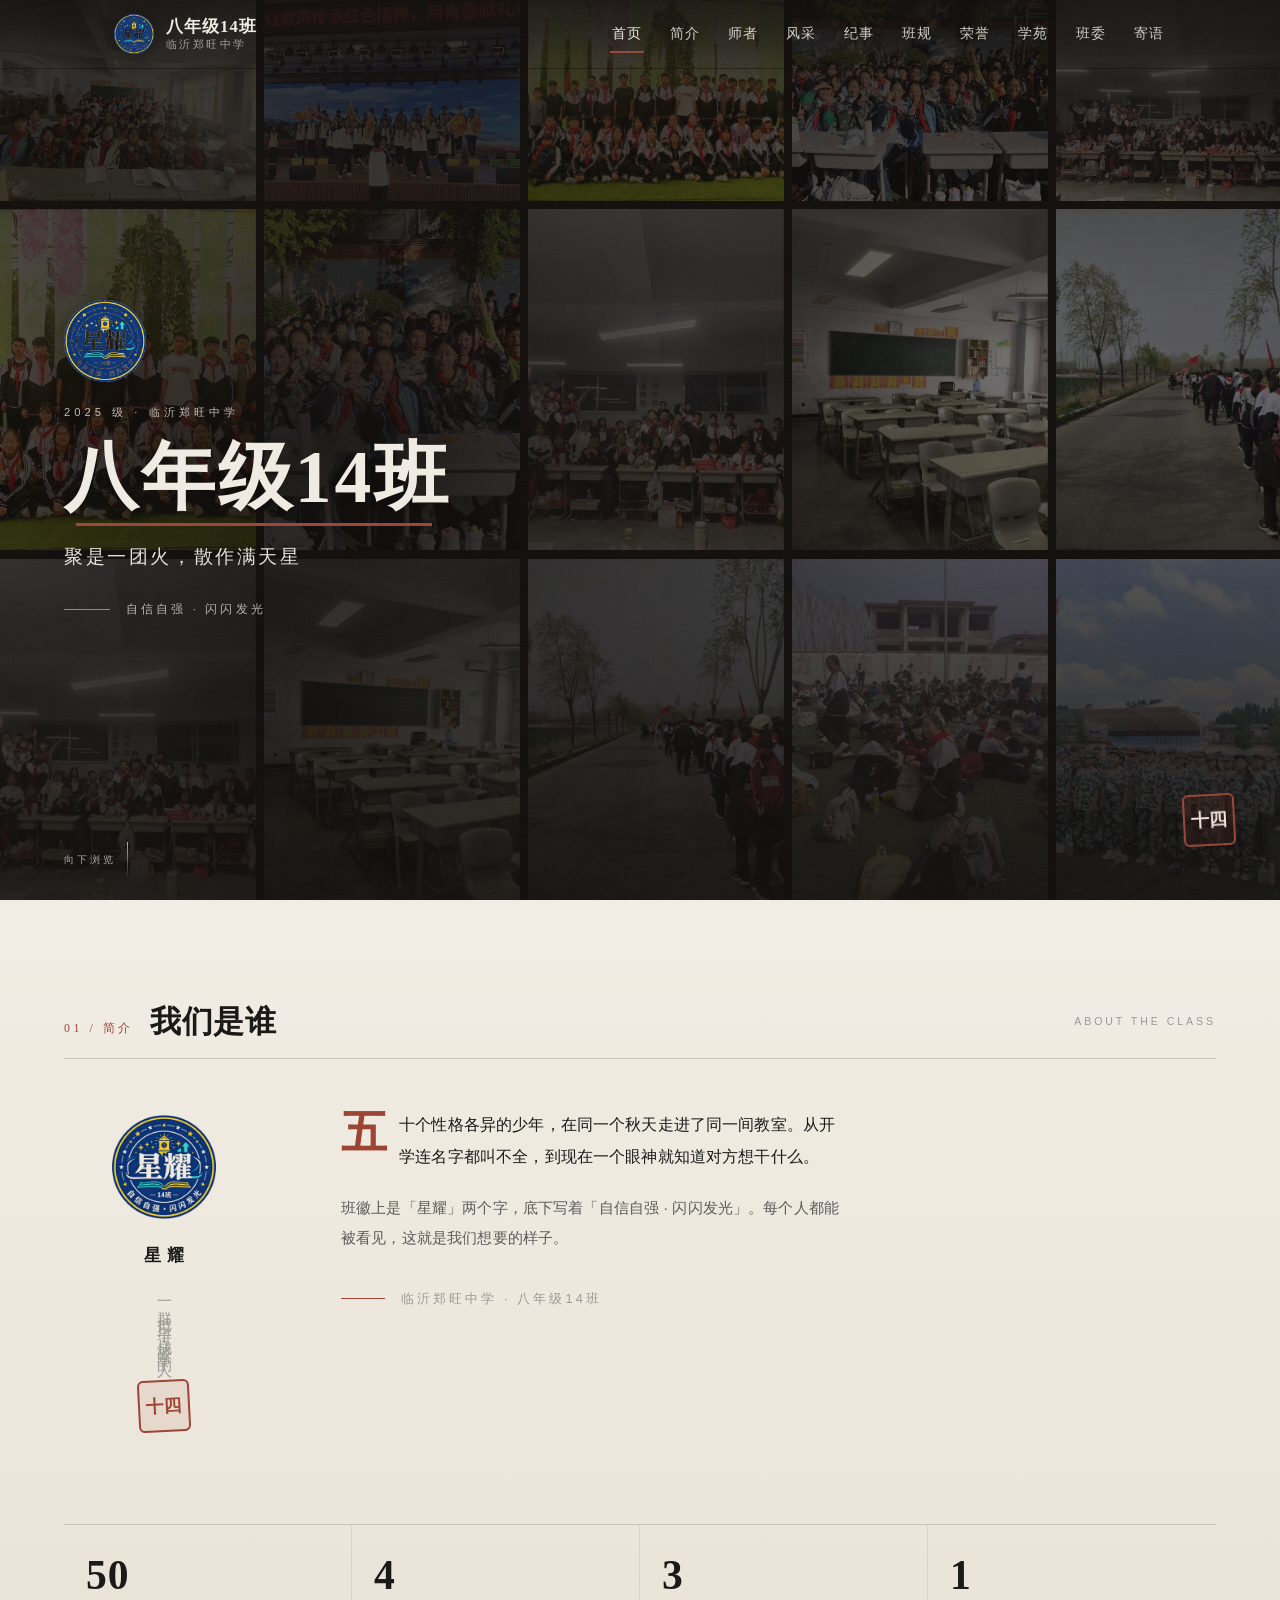
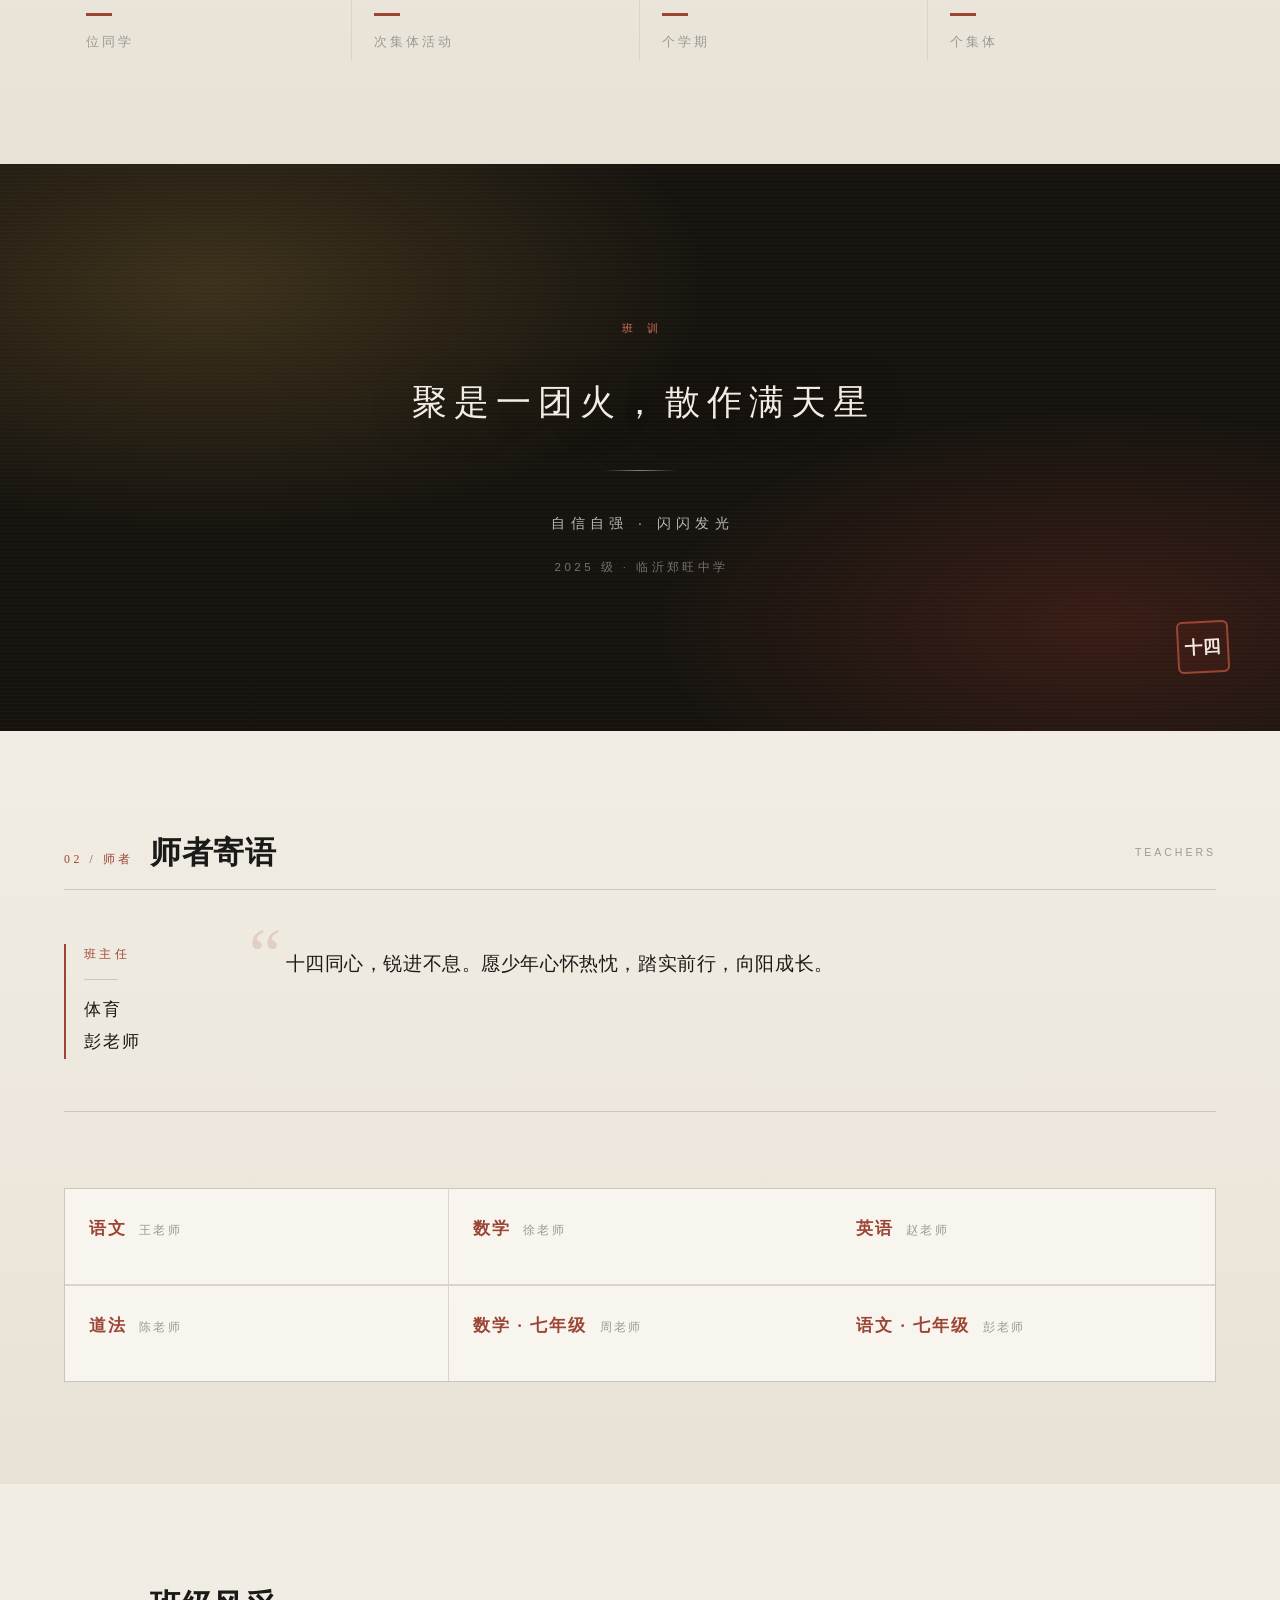
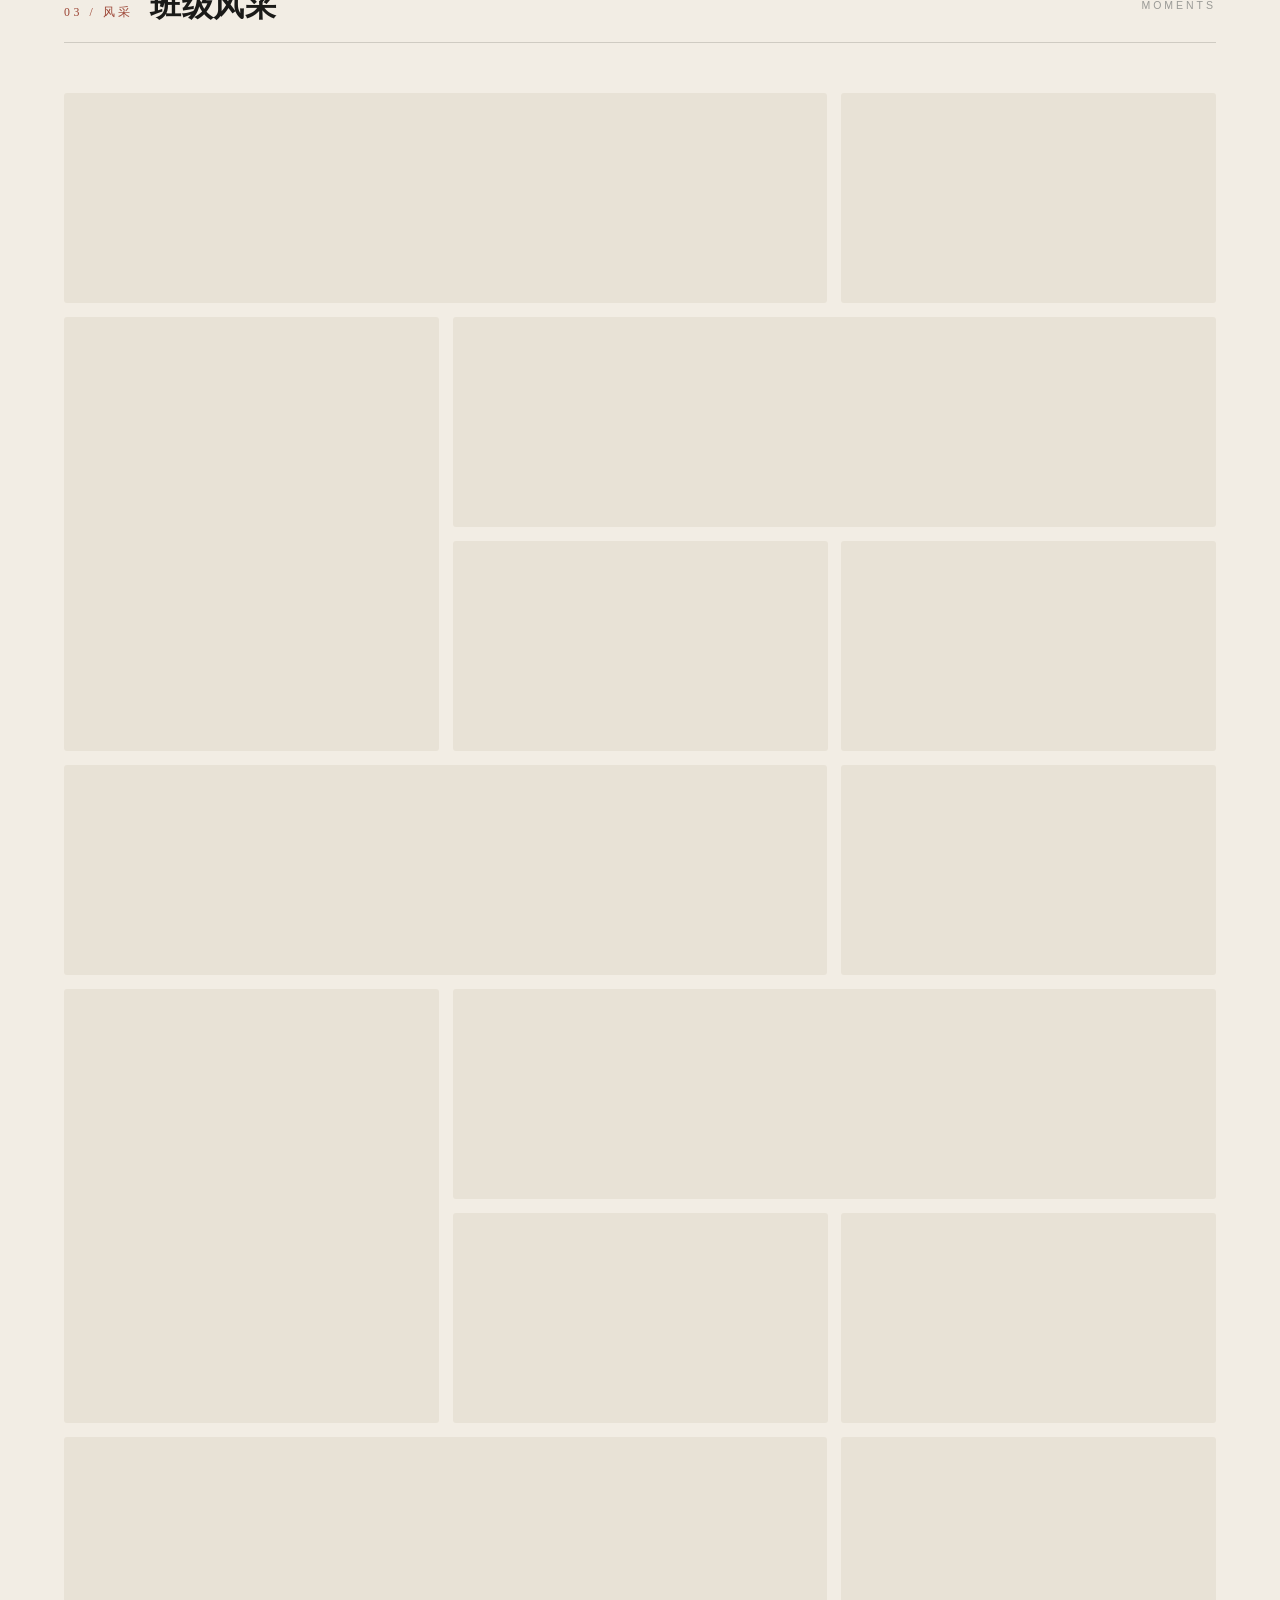
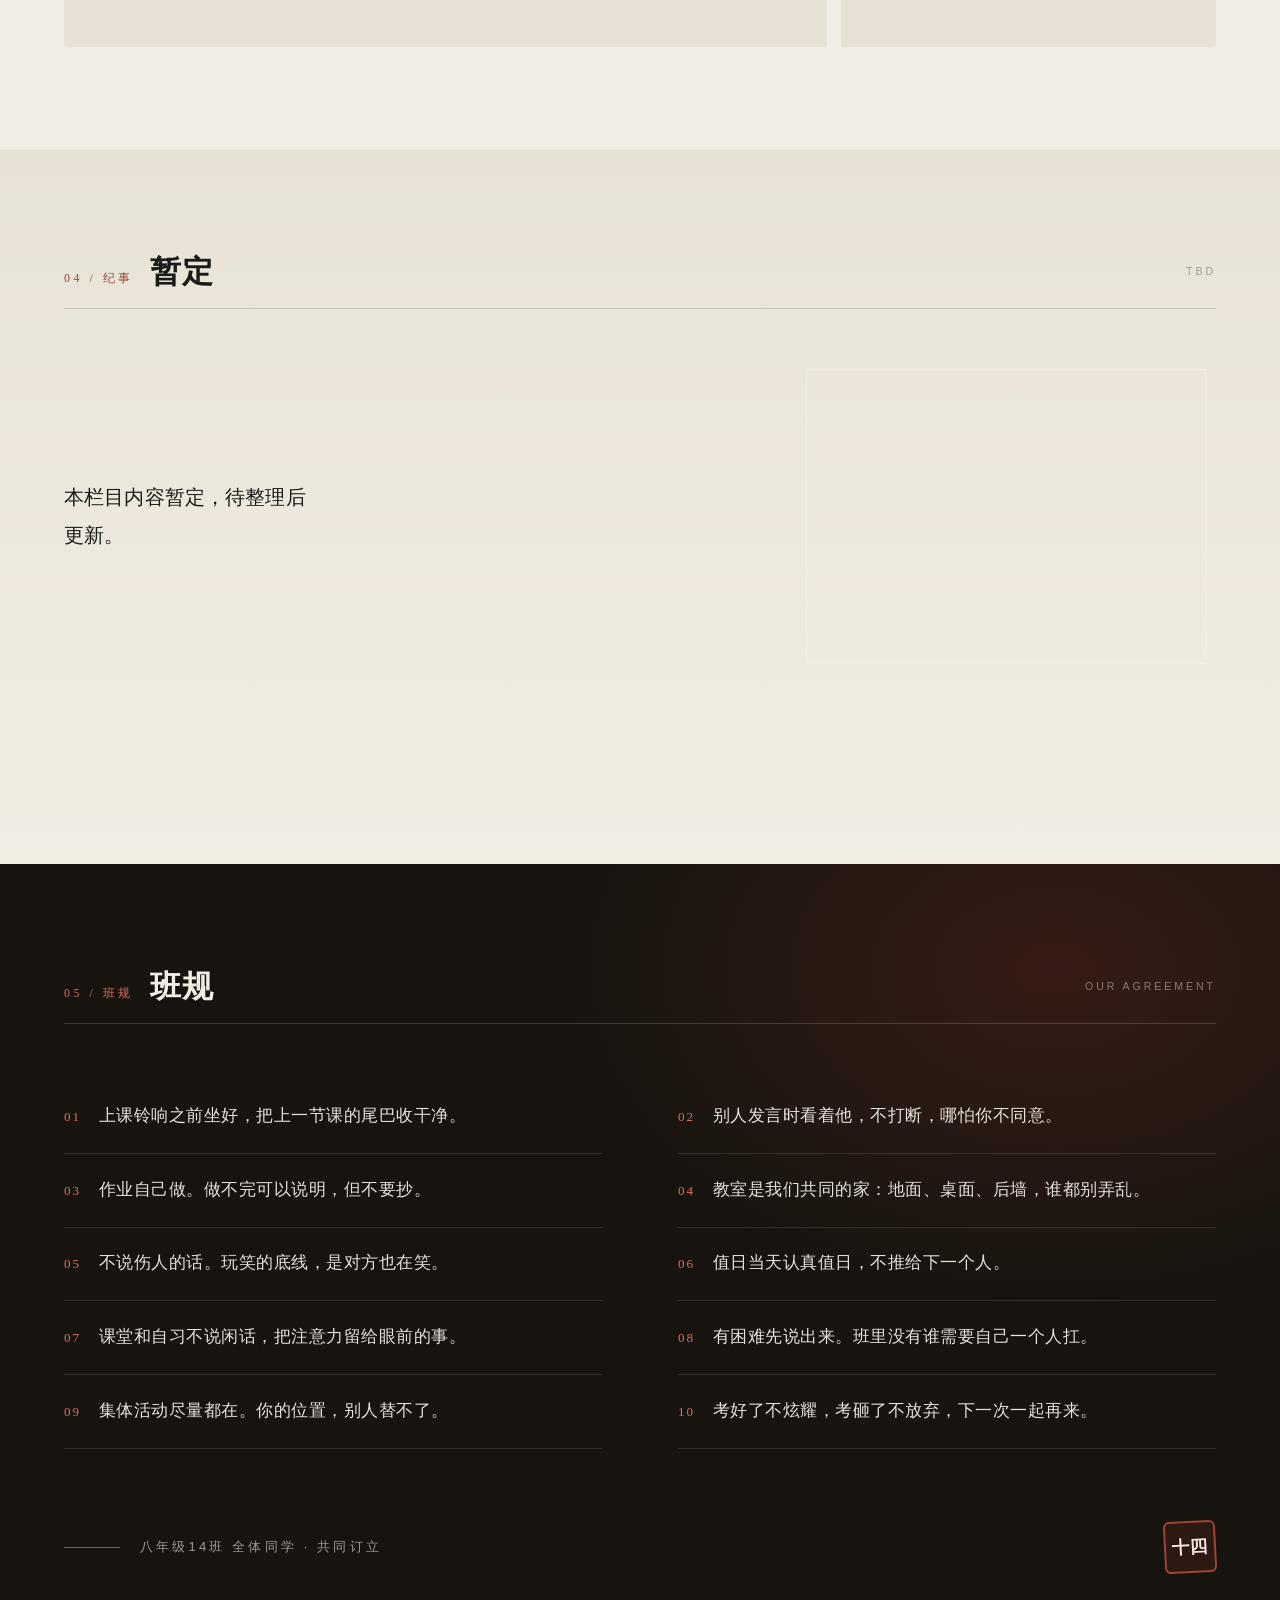
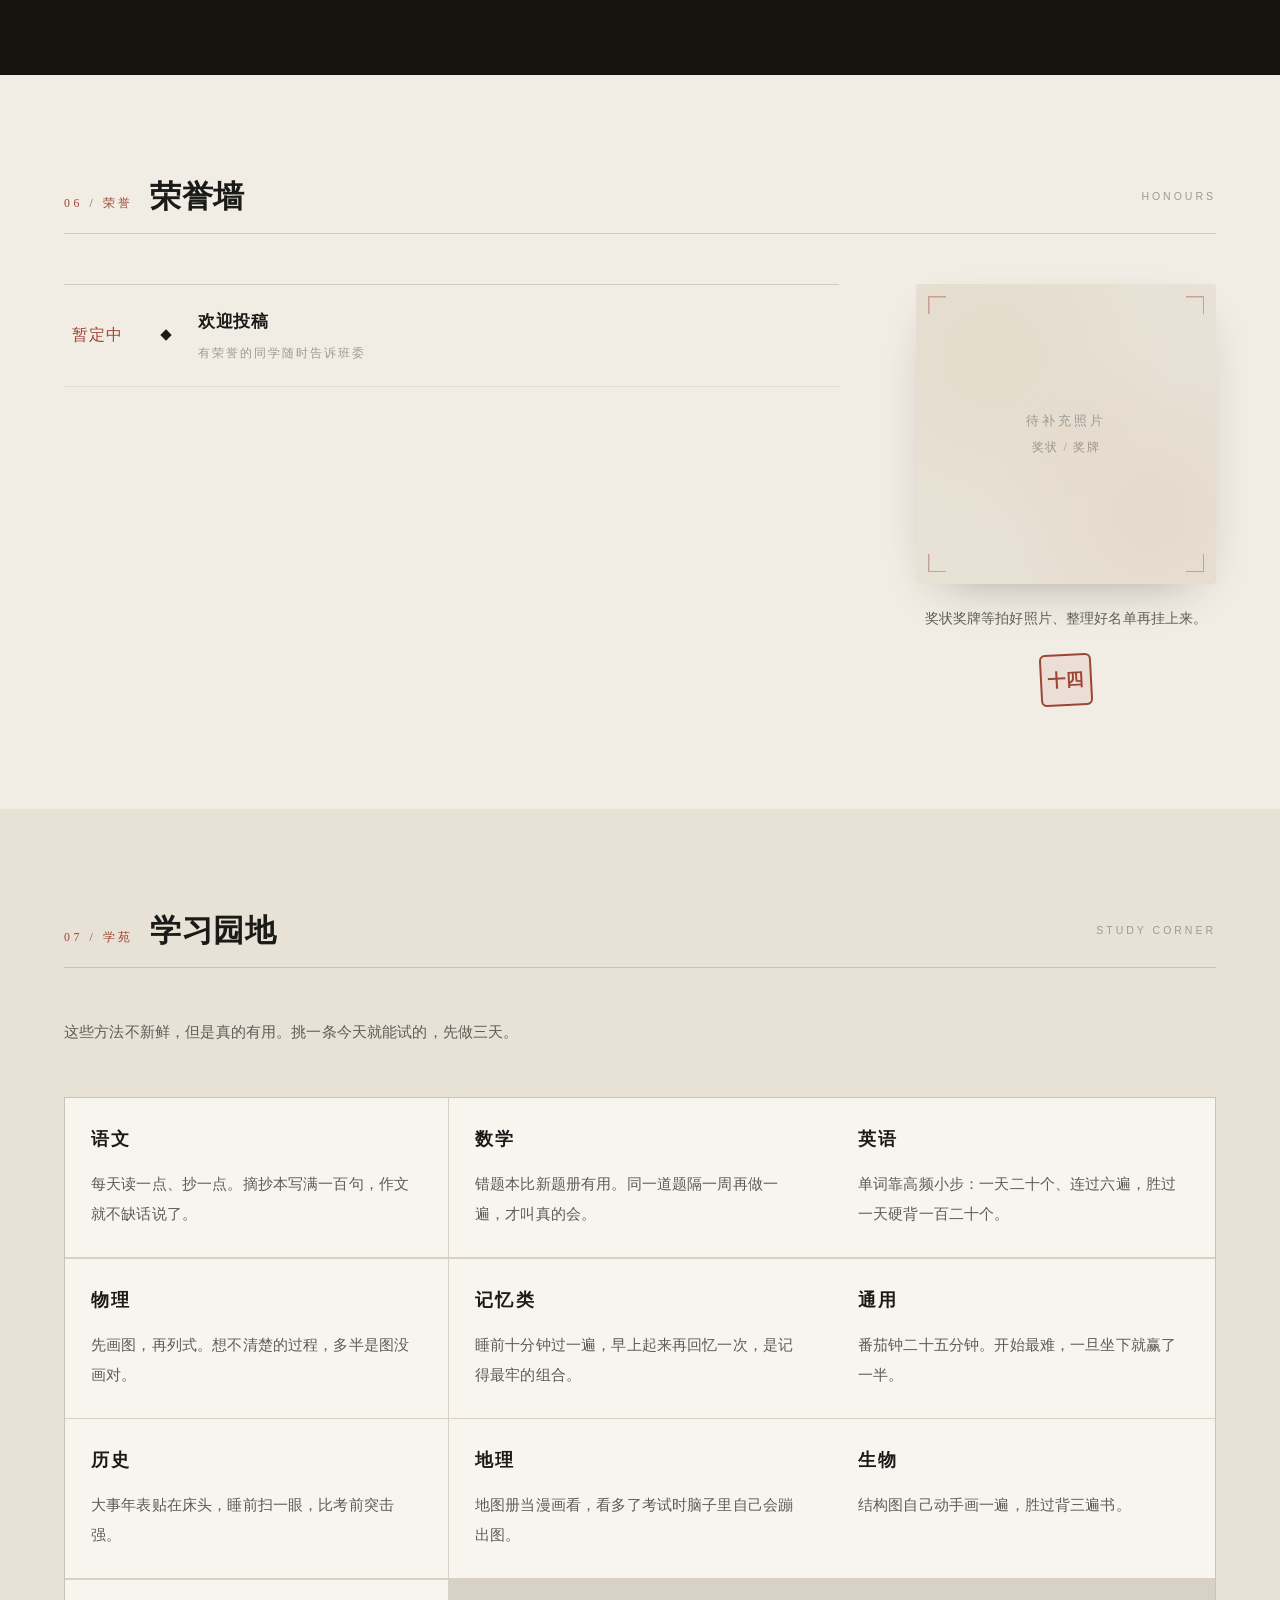
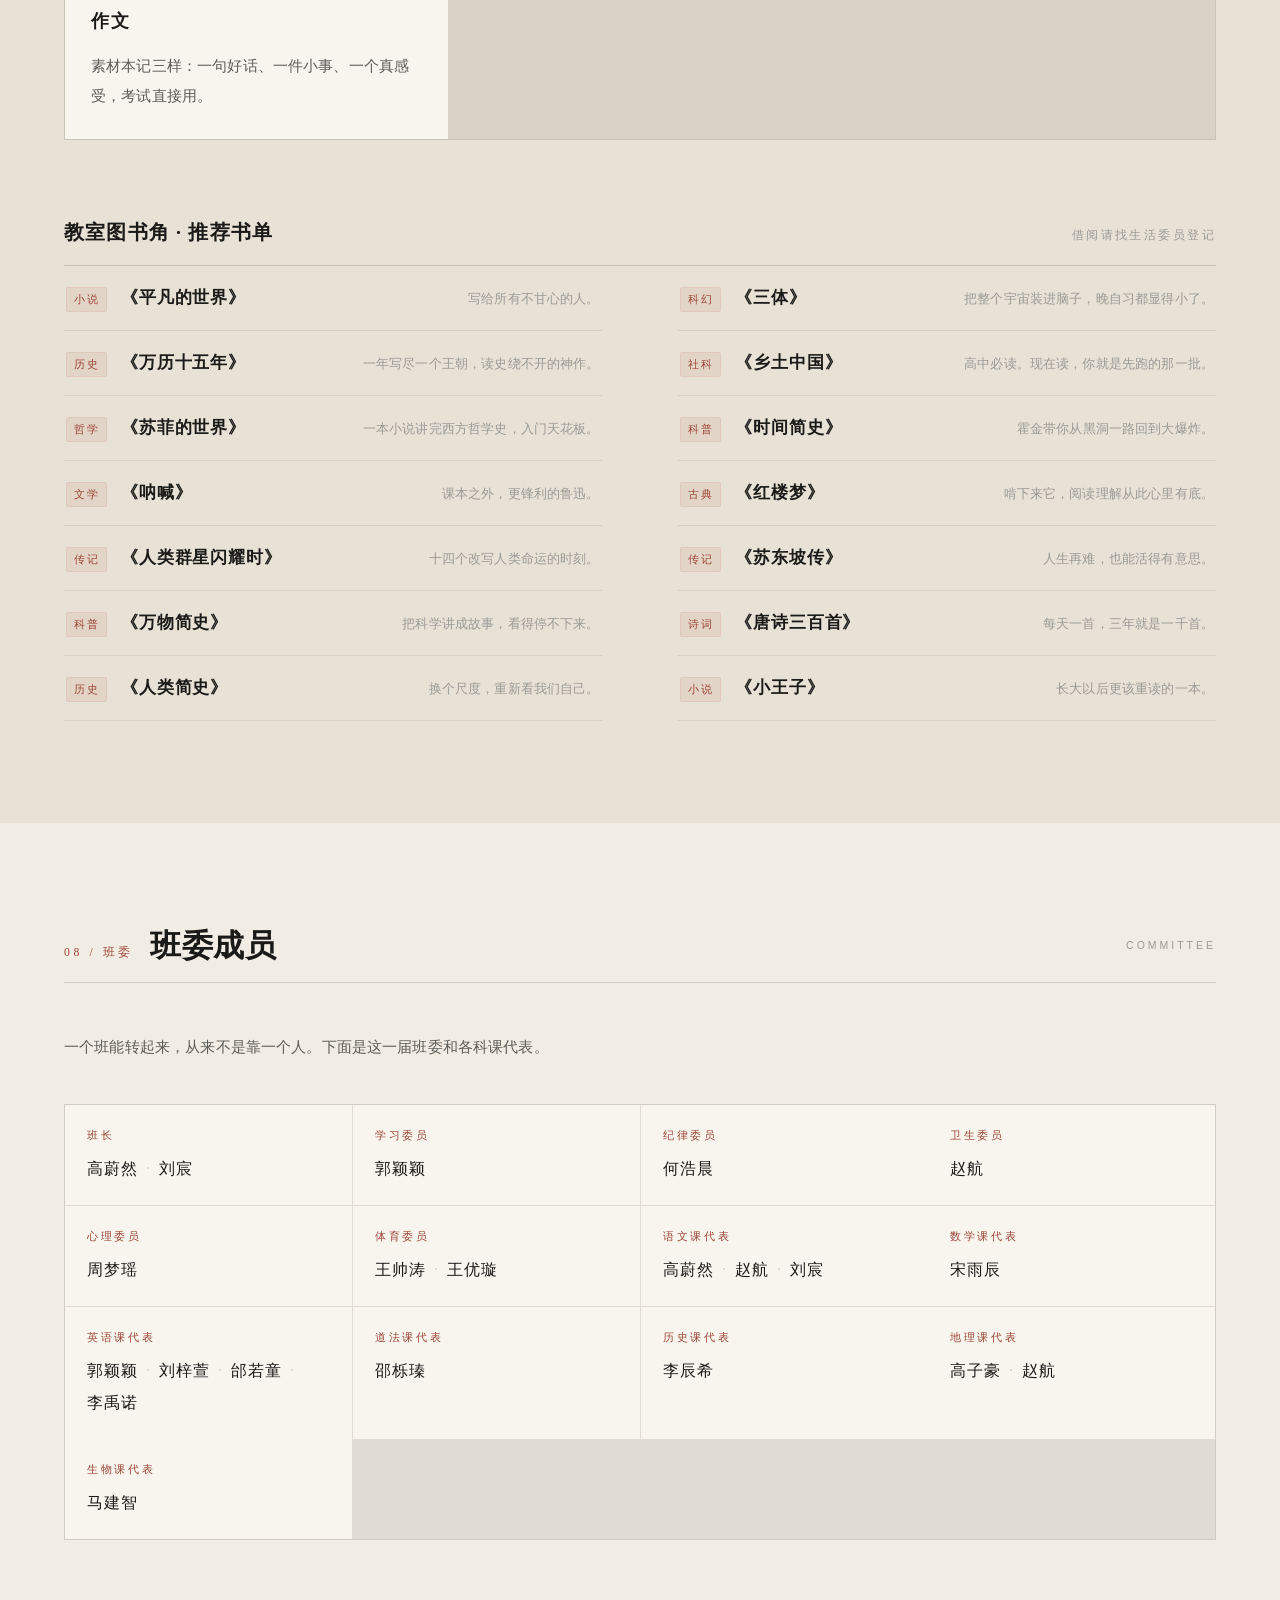
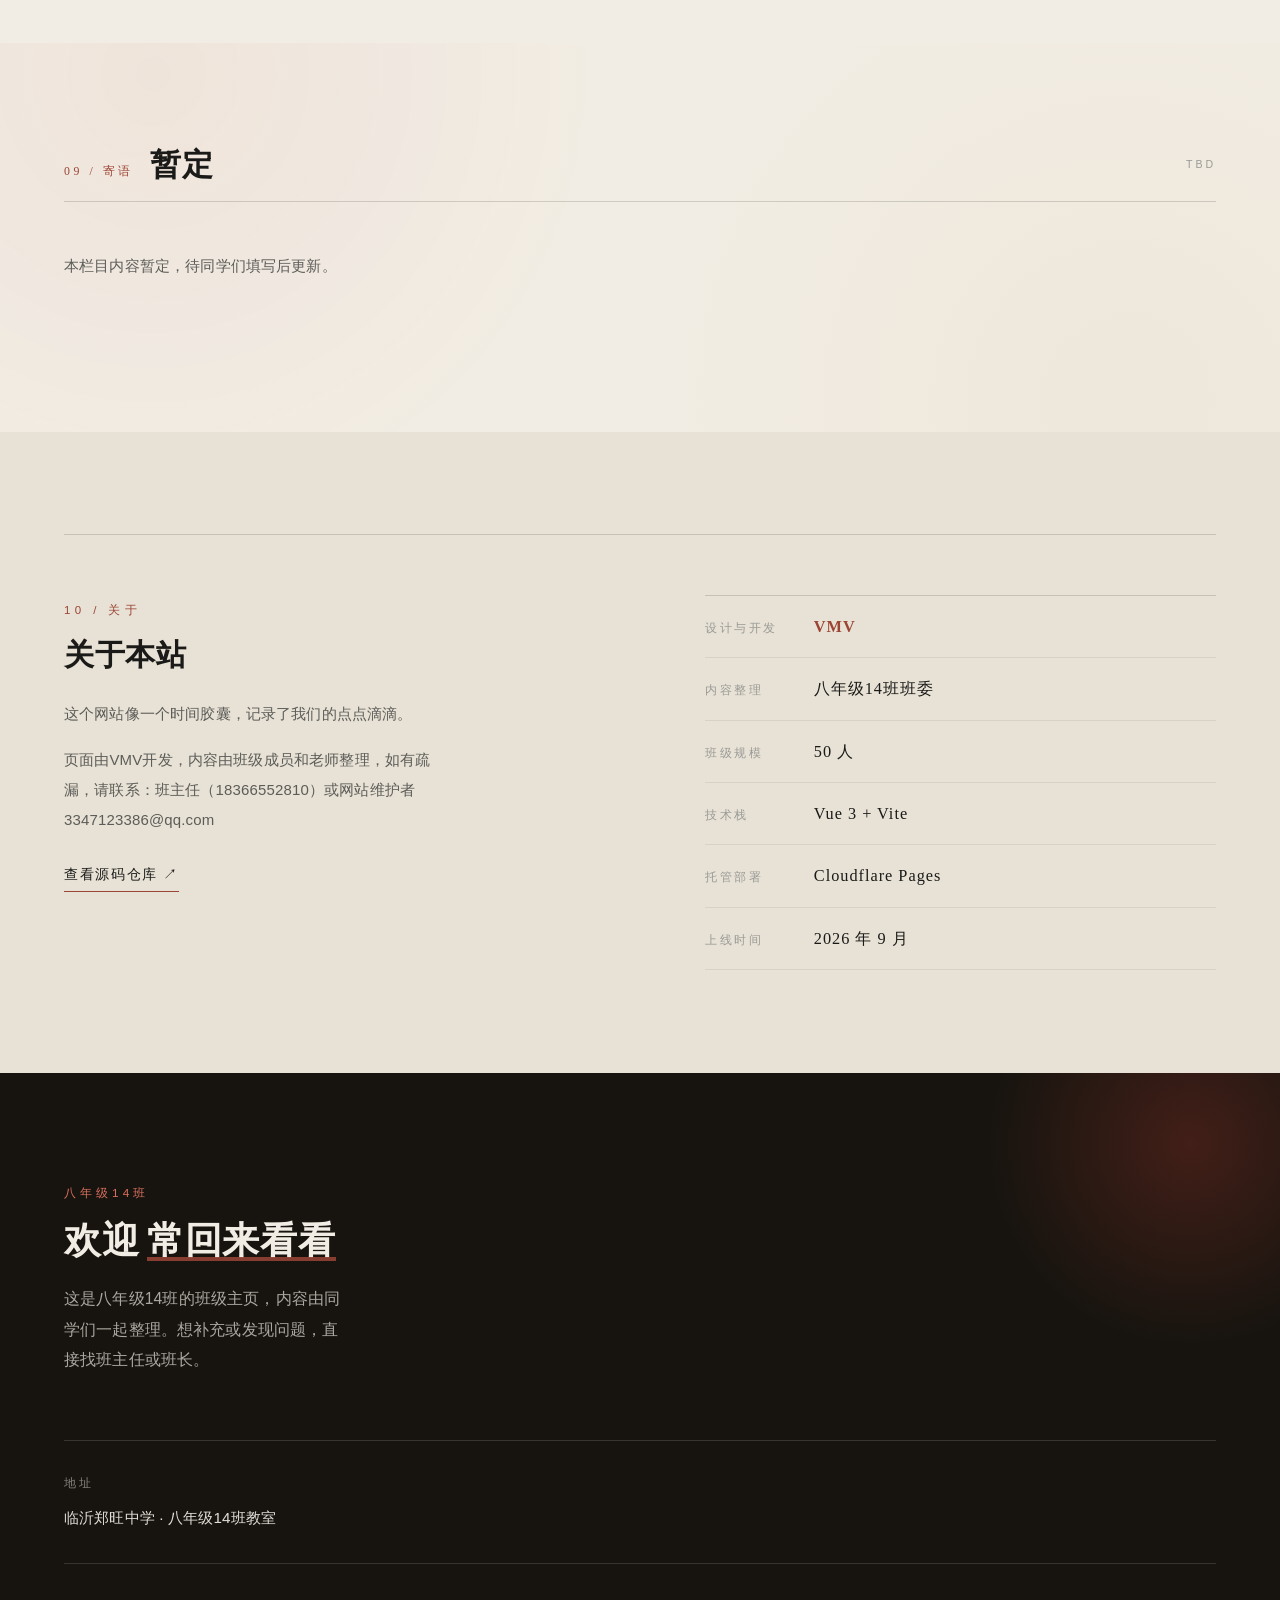
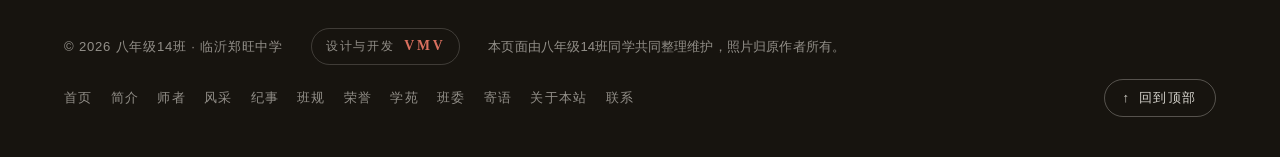
==== docs/index.html @ 0e4f13f6 "move site files to docs/ for root URL Co-authored-by: monkeycode-ai <monkeycode-ai@chaitin.com>" ====
<!DOCTYPE html>
<html lang="zh-CN">
  <head>
    <meta charset="UTF-8" />
    <meta name="viewport" content="width=device-width, initial-scale=1.0" />
    <meta name="description" content="临沂郑旺中学八年级14班班级文化展示网站 —— 记录我们一起走过的日子" />
    <meta name="theme-color" content="#F7F4ED" />
    <link
      rel="icon"
      href="data:image/svg+xml,%3Csvg xmlns='http://www.w3.org/2000/svg' viewBox='0 0 64 64'%3E%3Crect width='64' height='64' rx='8' fill='%23F7F4ED'/%3E%3Crect x='6.5' y='6.5' width='51' height='51' rx='5' fill='none' stroke='%23B23A2E' stroke-width='3'/%3E%3Ctext x='32' y='44' font-size='34' text-anchor='middle' fill='%23B23A2E' font-family='serif'%3E%E5%8D%81%3C/text%3E%3C/svg%3E"
    />
    <link rel="apple-touch-icon" href="/photos/logo.png" />
    <meta property="og:title" content="临沂郑旺中学 八年级14班 · 班级文化" />
    <meta property="og:description" content="五十个人的三年，记录我们一起走过的日子" />
    <meta property="og:image" content="/photos/classroom-group.jpg" />
    <meta property="og:type" content="website" />
    <title>临沂郑旺中学 八年级14班 · 班级文化</title>
    <script type="module" crossorigin src="/assets/index-CoPFNLUR.js"></script>
    <link rel="stylesheet" crossorigin href="/assets/index-BYSKwtIt.css">
    <script>
    (function(){
      var now=new Date();
      var fmt=new Intl.DateTimeFormat('en-US',{timeZone:'Asia/Shanghai',hour:'numeric',hour12:false});
      var h=parseInt(fmt.format(now),10)%24;
      if(h>=23||h<6){
        document.querySelectorAll('script[type="module"]').forEach(function(s){s.remove();});
        window.__NS=true;
      }
    })();
    </script>
    <script>
    (function(){
      if(window.__NS) return;
      function prep(img){
        if(img.hasAttribute('loading')||img.dataset.ld) return;
        img.dataset.ld='1';
        img.setAttribute('loading','lazy');
        img.setAttribute('decoding','async');
      }
      new MutationObserver(function(muts){
        for(const m of muts){
          for(const n of m.addedNodes){
            if(n.nodeType!==1) continue;
            if(n.tagName==='IMG') prep(n);
            else if(n.querySelectorAll) n.querySelectorAll('img').forEach(prep);
          }
        }
      }).observe(document.documentElement,{childList:true,subtree:true});
    })();
    </script>
  </head>
  <body>
    <script>
    if(window.__NS){
      document.title='夜间关闭 · 八年级14班';
      document.write('<div style="position:fixed;top:0;left:0;width:100vw;height:100vh;z-index:99999;background:#1a1a2e;color:#F7F4ED;font-family:Georgia,serif;display:flex;align-items:center;justify-content:center;text-align:center;padding:2rem"><div style="max-width:480px"><div style="width:80px;height:80px;margin:0 auto 1.5rem;border:3px solid #B23A2E;border-radius:50%;display:flex;align-items:center;justify-content:center"><span style="font-size:2.4rem;color:#B23A2E;line-height:1">月</span></div><h1 style="font-size:1.6rem;color:#B23A2E;margin-bottom:1rem;letter-spacing:.1em">夜间关闭中</h1><p style="font-size:1.05rem;line-height:1.9;color:#bbb">八年级14班班级文化网站<br>已进入夜间休息时间</p><p style="margin-top:.5rem;font-size:1.05rem;line-height:1.9;color:#bbb">请在每天 06:00 后再来访问</p><div style="margin-top:1.5rem;font-size:.85rem;color:#666;border-top:1px solid #333;padding-top:1rem">关闭时段 23:00 — 06:00（北京时间）</div></div></div>');
    }
    </script>
    <div id="app"></div>
  </body>
</html>
---- assets/index-BYSKwtIt.css ----
.nav[data-v-b1a890b3]{position:fixed;top:0;left:0;right:0;z-index:60;transition:background .4s var(--ease),box-shadow .4s var(--ease),border-color .4s var(--ease);border-bottom:1px solid transparent}.nav--solid[data-v-b1a890b3]{background:#f7f4ede6;-webkit-backdrop-filter:saturate(1.2) blur(8px);backdrop-filter:saturate(1.2) blur(8px);border-bottom-color:var(--line-soft)}.nav--ghost[data-v-b1a890b3]{background:linear-gradient(180deg,#100d0b8c,#100d0b00)}.nav--ghost .brand__logo[data-v-b1a890b3]{filter:drop-shadow(0 2px 10px rgba(0,0,0,.45))}.nav--ghost .brand__text b[data-v-b1a890b3]{color:var(--paper)}.nav--ghost .brand__text em[data-v-b1a890b3]{color:#f7f4ed9e}.nav--ghost .nav__links a[data-v-b1a890b3]{color:#f7f4edd6}.nav--ghost .nav__links a[data-v-b1a890b3]:hover,.nav--ghost .nav__links a.on[data-v-b1a890b3]{color:var(--paper)}.nav--ghost .nav__toggle[data-v-b1a890b3]{border-color:#f7f4ed80}.nav--ghost .nav__toggle span[data-v-b1a890b3]{background:var(--paper)}.nav__inner[data-v-b1a890b3]{max-width:var(--maxw);margin:0 auto;padding:14px var(--gutter);display:flex;align-items:center;gap:24px}.brand[data-v-b1a890b3]{display:flex;align-items:center;gap:12px;margin-right:auto}.brand__logo[data-v-b1a890b3]{width:40px;height:40px;object-fit:contain;transition:transform .5s var(--ease)}.brand:hover .brand__logo[data-v-b1a890b3]{transform:rotate(-6deg) scale(1.06)}.brand__text[data-v-b1a890b3]{display:flex;flex-direction:column;line-height:1.25}.brand__text b[data-v-b1a890b3]{font-family:var(--font-serif);font-size:1.05rem;font-weight:600;letter-spacing:.06em}.brand__text em[data-v-b1a890b3]{font-style:normal;font-size:.68rem;letter-spacing:.22em;color:var(--ink-mute)}.nav__links[data-v-b1a890b3]{display:flex;align-items:center;gap:clamp(14px,1.9vw,26px)}.nav__links a[data-v-b1a890b3]{position:relative;font-size:.9rem;letter-spacing:.06em;color:var(--ink-soft);padding:6px 2px;transition:color .3s var(--ease)}.nav__links a[data-v-b1a890b3]:after{content:"";position:absolute;left:0;bottom:0;height:1.5px;width:0;background:var(--cinnabar);transition:width .4s var(--ease)}.nav__links a[data-v-b1a890b3]:hover,.nav__links a.on[data-v-b1a890b3]{color:var(--ink)}.nav__links a[data-v-b1a890b3]:hover:after,.nav__links a.on[data-v-b1a890b3]:after{width:100%}.nav__toggle[data-v-b1a890b3]{display:none;flex-direction:column;justify-content:center;gap:5px;width:42px;height:42px;padding:0 9px;background:none;border:1px solid var(--line);border-radius:6px;cursor:pointer}.nav__toggle span[data-v-b1a890b3]{display:block;height:1.6px;background:var(--ink);transition:transform .35s var(--ease),opacity .3s var(--ease)}.nav--open .nav__toggle span[data-v-b1a890b3]:nth-child(1){transform:translateY(6.6px) rotate(45deg)}.nav--open .nav__toggle span[data-v-b1a890b3]:nth-child(2){opacity:0}.nav--open .nav__toggle span[data-v-b1a890b3]:nth-child(3){transform:translateY(-6.6px) rotate(-45deg)}.drawer[data-v-b1a890b3]{display:none}@media (max-width: 860px){.nav__links[data-v-b1a890b3]{display:none}.nav__toggle[data-v-b1a890b3]{display:flex}.nav--open[data-v-b1a890b3]{background:var(--paper)}.drawer[data-v-b1a890b3]{display:flex;flex-direction:column;padding:8px var(--gutter) 28px;background:var(--paper);border-bottom:1px solid var(--line)}.drawer a[data-v-b1a890b3]{display:flex;align-items:baseline;gap:14px;padding:15px 4px;border-bottom:1px solid var(--line-soft);font-family:var(--font-serif);font-size:1.15rem}.drawer__idx[data-v-b1a890b3]{font-family:var(--font-sans);font-size:.68rem;letter-spacing:.2em;color:var(--cinnabar)}}.drawer-enter-active[data-v-b1a890b3]{transition:opacity .35s var(--ease),transform .4s var(--ease)}.drawer-enter-from[data-v-b1a890b3]{opacity:0;transform:translateY(-10px)}.hero[data-v-97776d48]{position:relative;min-height:100svh;display:flex;align-items:center;padding:108px var(--gutter) 88px;overflow:hidden;color:var(--paper);background:#14110e;z-index:1}.wall[data-v-97776d48]{position:absolute;top:0;right:0;bottom:0;left:0;display:flex;flex-direction:column;gap:8px;z-index:-2}.wall__row[data-v-97776d48]{flex:1;display:flex;gap:8px;width:max-content;animation:wallSlide-97776d48 var(--dur) linear infinite}.wall__row--rev[data-v-97776d48]{animation-direction:reverse}.wall__row img[data-v-97776d48]{width:clamp(180px,20vw,300px);height:100%;object-fit:cover;flex:none;filter:saturate(.82) contrast(1.02)}@keyframes wallSlide-97776d48{to{transform:translate(-50%)}}.hero__veil[data-v-97776d48]{position:absolute;top:0;right:0;bottom:0;left:0;z-index:-1;background:radial-gradient(ellipse 76% 68% at 26% 48%,#100d0be6,#100d0b6b 68%),linear-gradient(180deg,#100d0bc7,#100d0b4d 40%,#100d0bdb)}.hero__inner[data-v-97776d48]{max-width:var(--maxw);width:100%;margin:0 auto;position:relative}.hero__logo[data-v-97776d48]{width:clamp(58px,6.4vw,82px);height:auto;margin-bottom:20px;opacity:0;animation:rise-97776d48 .9s var(--ease) .1s forwards;filter:drop-shadow(0 6px 22px rgba(0,0,0,.5))}.hero__eyebrow[data-v-97776d48]{font-size:.7rem;letter-spacing:.36em;color:#f7f4edc2;margin-bottom:16px;opacity:0;animation:rise-97776d48 .9s var(--ease) .18s forwards}.hero__title[data-v-97776d48]{font-size:clamp(2.3rem,6.4vw,4.6rem);line-height:1.06;letter-spacing:.04em;font-weight:700;color:var(--paper);text-shadow:0 2px 40px rgba(0,0,0,.4);opacity:0;animation:rise-97776d48 1s var(--ease) .3s forwards}.hero__title span[data-v-97776d48]{position:relative;display:inline-block}.hero__title span[data-v-97776d48]:after{content:"";position:absolute;left:3%;right:5%;bottom:-.14em;height:3px;background:var(--cinnabar);transform:scaleX(0);transform-origin:left;animation:lineGrow-97776d48 1.1s var(--ease) .9s forwards}@keyframes lineGrow-97776d48{to{transform:scaleX(1)}}.hero__slogan[data-v-97776d48]{margin-top:24px;font-family:var(--font-serif);font-size:clamp(.92rem,1.7vw,1.16rem);letter-spacing:.14em;color:#f7f4edeb;opacity:0;animation:rise-97776d48 .9s var(--ease) .5s forwards}.hero__meta[data-v-97776d48]{margin-top:26px;display:flex;align-items:center;gap:16px;opacity:0;animation:rise-97776d48 .9s var(--ease) .68s forwards}.hero__rule[data-v-97776d48]{width:46px;height:1px;background:#f7f4ed80}.hero__motto[data-v-97776d48]{font-size:.74rem;letter-spacing:.26em;color:#f7f4edb8}.hero__seal[data-v-97776d48]{position:absolute;right:clamp(16px,3.5vw,52px);bottom:clamp(26px,6vh,76px);border-color:var(--cinnabar);color:#f4e3df;opacity:0;animation:fadeIn-97776d48 1s var(--ease) 1.25s forwards}.hero__scroll[data-v-97776d48]{position:absolute;left:var(--gutter);bottom:22px;display:inline-flex;align-items:center;gap:12px;font-size:.64rem;letter-spacing:.28em;color:#f7f4edad;opacity:0;animation:fadeIn-97776d48 1s var(--ease) 1.35s forwards}.hero__scroll i[data-v-97776d48]{width:1px;height:36px;background:linear-gradient(180deg,rgba(247,244,237,.7),transparent);position:relative;overflow:hidden}.hero__scroll i[data-v-97776d48]:after{content:"";position:absolute;left:0;top:-36px;width:1px;height:36px;background:var(--cinnabar);animation:scrollDot-97776d48 2.2s var(--ease) infinite}@keyframes scrollDot-97776d48{0%{transform:translateY(0)}to{transform:translateY(72px)}}@keyframes rise-97776d48{to{opacity:1;transform:none}}@keyframes fadeIn-97776d48{to{opacity:1}}@media (prefers-reduced-motion: reduce){.wall__row[data-v-97776d48]{animation:none}}@media (max-width: 720px){.hero__seal[data-v-97776d48]{top:92px;bottom:auto}.wall__row img[data-v-97776d48]{width:150px}}.about[data-v-1ac24af0]{background:linear-gradient(180deg,var(--paper) 0%,var(--paper-deep) 100%)}.about__grid[data-v-1ac24af0]{display:grid;grid-template-columns:200px 1fr;gap:clamp(28px,6vw,84px);align-items:start}.about__aside[data-v-1ac24af0]{display:flex;flex-direction:column;align-items:center;gap:22px;padding-top:6px}.about__emblem[data-v-1ac24af0]{width:clamp(84px,9vw,104px);height:auto}.about__emblem-name[data-v-1ac24af0]{font-family:var(--font-serif);font-size:1.05rem;font-weight:600;letter-spacing:.34em;text-indent:.34em;color:var(--ink)}.about__vertical[data-v-1ac24af0]{writing-mode:vertical-rl;font-family:var(--font-serif);font-size:.92rem;letter-spacing:.4em;color:var(--ink-mute)}.about__body[data-v-1ac24af0]{max-width:60ch}.about__para[data-v-1ac24af0]{color:var(--ink-soft);margin-bottom:20px;font-size:.96rem;line-height:1.95}.about__para--lead[data-v-1ac24af0]{font-size:1.02rem;color:var(--ink)}.about__para--lead[data-v-1ac24af0]:first-letter{float:left;font-family:var(--font-serif);font-size:2.9rem;line-height:.86;font-weight:700;color:var(--cinnabar);margin:4px 12px 0 0}.about__sign[data-v-1ac24af0]{margin-top:34px;display:flex;align-items:center;gap:16px;font-size:.8rem;letter-spacing:.24em;color:var(--ink-mute)}.about__sign-line[data-v-1ac24af0]{width:44px;height:1px;background:var(--cinnabar)}.stats[data-v-1ac24af0]{margin:clamp(52px,8vw,92px) 0 0;display:grid;grid-template-columns:repeat(4,1fr);gap:0;border-top:1px solid var(--line)}.stats__item[data-v-1ac24af0]{padding:30px 22px 8px;border-right:1px solid var(--line-soft)}.stats__item[data-v-1ac24af0]:last-child{border-right:none}.stats__value[data-v-1ac24af0]{font-family:var(--font-serif);font-size:clamp(1.85rem,3.8vw,2.6rem);font-weight:700;line-height:1;color:var(--ink);letter-spacing:.02em}.stats__value[data-v-1ac24af0]:after{content:"";display:block;width:26px;height:3px;margin-top:16px;background:var(--cinnabar)}.stats__label[data-v-1ac24af0]{margin:0;padding-top:14px;font-size:.82rem;letter-spacing:.22em;color:var(--ink-mute)}@media (max-width: 760px){.about__grid[data-v-1ac24af0]{grid-template-columns:1fr}.about__aside[data-v-1ac24af0]{flex-direction:row;align-items:center;gap:22px}.about__vertical[data-v-1ac24af0]{writing-mode:horizontal-tb;letter-spacing:.18em}.stats[data-v-1ac24af0]{grid-template-columns:repeat(2,1fr)}.stats__item[data-v-1ac24af0]:nth-child(2){border-right:none}.stats__item[data-v-1ac24af0]:nth-child(1),.stats__item[data-v-1ac24af0]:nth-child(2){border-bottom:1px solid var(--line-soft)}}.band[data-v-b97219dd]{position:relative;z-index:1;overflow:hidden;background:#17140f;color:var(--paper);padding:clamp(76px,12vw,154px) var(--gutter);text-align:center}.band__glow[data-v-b97219dd]{position:absolute;top:-10%;right:-10%;bottom:-10%;left:-10%;background:radial-gradient(ellipse 52% 58% at 22% 26%,rgba(168,132,63,.26),transparent 62%),radial-gradient(ellipse 48% 52% at 80% 76%,rgba(178,58,46,.22),transparent 60%);animation:bandDrift-b97219dd 20s var(--ease) infinite alternate}.band__glow[data-v-b97219dd]:after{content:"";position:absolute;top:0;right:0;bottom:0;left:0;opacity:.5;background-image:repeating-linear-gradient(0deg,rgba(247,244,237,.03) 0 1px,transparent 1px 4px)}@keyframes bandDrift-b97219dd{to{transform:scale(1.14) translateY(-14px)}}.band__inner[data-v-b97219dd]{position:relative;max-width:var(--maxw);margin:0 auto}.band__label[data-v-b97219dd]{font-size:.7rem;letter-spacing:.52em;color:var(--cinnabar-on-dark);margin-bottom:clamp(22px,4vw,38px);text-indent:.52em}.band__slogan[data-v-b97219dd]{font-family:var(--font-serif);font-size:clamp(1.28rem,3vw,2.2rem);line-height:1.55;letter-spacing:clamp(.06em,1vw,.2em);color:var(--paper);text-shadow:0 2px 46px rgba(0,0,0,.4);text-indent:.2em}.band__rule[data-v-b97219dd]{display:block;width:72px;height:1px;margin:clamp(28px,4vw,40px) auto;background:linear-gradient(90deg,transparent,rgba(247,244,237,.5),transparent)}.band__motto[data-v-b97219dd]{font-size:.88rem;letter-spacing:.38em;color:#f7f4edbd;text-indent:.38em}.band__year[data-v-b97219dd]{margin-top:20px;font-size:.72rem;letter-spacing:.3em;color:#f7f4ed6b;text-indent:.3em}.band__seal[data-v-b97219dd]{position:absolute;right:clamp(16px,4vw,64px);bottom:clamp(22px,5vw,58px);color:#f6e7e3}@media (max-width: 720px){.band__seal[data-v-b97219dd]{position:static;margin:38px auto 0}}.teachers[data-v-71cdc6ca]{background:linear-gradient(180deg,var(--paper) 0%,var(--paper-deep) 100%)}.sec-intro[data-v-71cdc6ca]{margin-bottom:clamp(34px,5vw,54px)}.head[data-v-71cdc6ca]{margin:0 0 clamp(44px,7vw,76px);display:grid;grid-template-columns:132px 1fr;gap:clamp(24px,4vw,52px);align-items:stretch;padding-bottom:clamp(34px,5vw,52px);border-bottom:1px solid var(--line)}.head__side[data-v-71cdc6ca]{display:flex;flex-direction:column;align-items:flex-start;gap:14px;padding-left:18px;border-left:2px solid var(--cinnabar)}.head__role[data-v-71cdc6ca]{font-size:.72rem;letter-spacing:.3em;color:var(--cinnabar)}.head__line[data-v-71cdc6ca]{width:34px;height:1px;background:var(--line)}.head__who[data-v-71cdc6ca]{font-family:var(--font-serif);font-size:1.05rem;line-height:1.95;letter-spacing:.12em;color:var(--ink)}.head__word[data-v-71cdc6ca]{margin:0;font-family:var(--font-serif);font-size:clamp(.98rem,1.8vw,1.2rem);line-height:2.1;letter-spacing:.03em;color:var(--ink);text-indent:2em;position:relative}.head__word[data-v-71cdc6ca]:before{content:"“";position:absolute;left:-.5em;top:-.35em;font-family:var(--font-serif);font-size:4.6rem;line-height:1;color:var(--cinnabar);opacity:.16;pointer-events:none}.tlist[data-v-71cdc6ca]{list-style:none;margin:0;padding:0;display:grid;grid-template-columns:repeat(3,1fr);gap:1px;background:var(--line-soft);border:1px solid var(--line-soft)}.tlist__item[data-v-71cdc6ca]{background:var(--paper-card);padding:24px 24px 26px;display:flex;flex-direction:column;gap:14px;transition:background .45s var(--ease)}.tlist__item[data-v-71cdc6ca]:hover{background:var(--paper)}.tlist__top[data-v-71cdc6ca]{display:flex;align-items:baseline;gap:12px}.tlist__subject[data-v-71cdc6ca]{font-family:var(--font-serif);font-size:1.08rem;font-weight:600;letter-spacing:.12em;color:var(--cinnabar)}.tlist__name[data-v-71cdc6ca]{font-size:.76rem;letter-spacing:.18em;color:var(--ink-mute)}.tlist__word[data-v-71cdc6ca]{margin:0;font-size:.95rem;line-height:2;color:var(--ink-soft)}@media (max-width: 900px){.tlist[data-v-71cdc6ca]{grid-template-columns:repeat(2,1fr)}}@media (max-width: 640px){.head[data-v-71cdc6ca]{grid-template-columns:1fr;gap:22px}.head__side[data-v-71cdc6ca]{flex-direction:row;align-items:center;gap:16px;padding-left:14px}.head__line[data-v-71cdc6ca],.head__who br[data-v-71cdc6ca]{display:none}.tlist[data-v-71cdc6ca]{grid-template-columns:1fr}}.gallery[data-v-0f8b23f3]{background:var(--paper)}.grid[data-v-0f8b23f3]{display:grid;grid-template-columns:repeat(3,1fr);grid-auto-rows:210px;grid-auto-flow:dense;gap:14px}.card[data-v-0f8b23f3]{margin:0;position:relative;overflow:hidden;border-radius:3px;background:var(--paper-deep)}.card--wide[data-v-0f8b23f3]{grid-column:span 2}.card--tall[data-v-0f8b23f3]{grid-row:span 2}.card__ph[data-v-0f8b23f3]{position:absolute;top:0;right:0;bottom:0;left:0}.card__btn[data-v-0f8b23f3]{display:block;width:100%;height:100%;padding:0;border:none;background:none;cursor:zoom-in;position:relative}.card img[data-v-0f8b23f3]{width:100%;height:100%;object-fit:cover;transition:transform .9s var(--ease),filter .6s var(--ease);filter:saturate(.92) contrast(1.02)}.card:hover img[data-v-0f8b23f3]{transform:scale(1.06);filter:saturate(1.05) contrast(1.04)}.card__cap[data-v-0f8b23f3]{position:absolute;left:0;right:0;bottom:0;padding:34px 18px 16px;text-align:left;font-family:var(--font-serif);font-size:.95rem;letter-spacing:.06em;color:#fff;background:linear-gradient(180deg,transparent,rgba(18,15,12,.82));transform:translateY(102%);transition:transform .55s var(--ease)}.card:hover .card__cap[data-v-0f8b23f3],.card__btn:focus-visible .card__cap[data-v-0f8b23f3]{transform:translateY(0)}.card__plus[data-v-0f8b23f3]{position:absolute;top:12px;right:12px;width:30px;height:30px;display:grid;place-items:center;border-radius:50%;background:#f7f4ede6;color:var(--ink);font-size:.9rem;opacity:0;transform:scale(.7);transition:opacity .4s var(--ease),transform .4s var(--ease)}.card:hover .card__plus[data-v-0f8b23f3],.card__btn:focus-visible .card__plus[data-v-0f8b23f3]{opacity:1;transform:scale(1)}.lb[data-v-0f8b23f3]{position:fixed;top:0;right:0;bottom:0;left:0;z-index:100;display:grid;grid-template-columns:64px 1fr 64px;align-items:center;gap:8px;padding:clamp(16px,5vh,60px) clamp(8px,3vw,40px);background:#100d0bf0;-webkit-backdrop-filter:blur(3px);backdrop-filter:blur(3px)}.lb__stage[data-v-0f8b23f3]{margin:0;text-align:center;max-height:88vh}.lb__stage img[data-v-0f8b23f3]{max-width:100%;max-height:78vh;width:auto;margin:0 auto;border-radius:3px;box-shadow:0 30px 80px -30px #000c}.lb__stage figcaption[data-v-0f8b23f3]{margin-top:18px;font-family:var(--font-serif);font-size:1rem;letter-spacing:.1em;color:#f7f4ede6}.lb__idx[data-v-0f8b23f3]{display:inline-block;margin-right:14px;font-family:var(--font-sans);font-size:.7rem;letter-spacing:.24em;color:var(--cinnabar-on-dark)}.lb__close[data-v-0f8b23f3]{position:absolute;top:18px;right:22px;width:44px;height:44px;border:1px solid rgba(247,244,237,.28);border-radius:50%;background:none;color:var(--paper);font-size:1.5rem;line-height:1;cursor:pointer;transition:background .3s var(--ease),border-color .3s var(--ease)}.lb__close[data-v-0f8b23f3]:hover{background:var(--cinnabar);border-color:var(--cinnabar)}.lb__nav[data-v-0f8b23f3]{width:54px;height:54px;border:1px solid rgba(247,244,237,.24);border-radius:50%;background:none;color:var(--paper);font-size:1.9rem;line-height:1;cursor:pointer;justify-self:center;transition:background .3s var(--ease),border-color .3s var(--ease),transform .3s var(--ease)}.lb__nav[data-v-0f8b23f3]:hover{background:#b23a2ee6;border-color:transparent}.lb__nav--prev[data-v-0f8b23f3]:hover{transform:translate(-3px)}.lb__nav--next[data-v-0f8b23f3]:hover{transform:translate(3px)}.lb-enter-active[data-v-0f8b23f3],.lb-leave-active[data-v-0f8b23f3]{transition:opacity .35s var(--ease)}.lb-enter-from[data-v-0f8b23f3],.lb-leave-to[data-v-0f8b23f3]{opacity:0}@media (max-width: 900px){.grid[data-v-0f8b23f3]{grid-template-columns:repeat(2,1fr);grid-auto-rows:190px}.card--wide[data-v-0f8b23f3]{grid-column:span 2}.card--tall[data-v-0f8b23f3]{grid-row:span 1}.lb[data-v-0f8b23f3]{grid-template-columns:1fr;grid-template-rows:1fr auto}.lb__nav[data-v-0f8b23f3]{position:absolute;bottom:24px}.lb__nav--prev[data-v-0f8b23f3]{left:24px}.lb__nav--next[data-v-0f8b23f3]{right:24px}.lb__stage img[data-v-0f8b23f3]{max-height:66vh}}@media (max-width: 560px){.grid[data-v-0f8b23f3]{grid-template-columns:1fr;grid-auto-rows:230px}.card--wide[data-v-0f8b23f3]{grid-column:span 1}}.timeline[data-v-571c2931]{background:linear-gradient(180deg,var(--paper-deep) 0%,var(--paper) 100%)}.tl__top[data-v-571c2931]{display:grid;grid-template-columns:1fr minmax(240px,420px);gap:clamp(28px,5vw,64px);align-items:center;margin-bottom:clamp(48px,8vw,88px)}.tl__lead[data-v-571c2931]{font-family:var(--font-serif);font-size:clamp(1.02rem,1.9vw,1.26rem);line-height:1.9;color:var(--ink);max-width:24ch}.tl__deco[data-v-571c2931]{margin:0;position:relative;border-radius:3px;overflow:hidden}.tl__deco img[data-v-571c2931]{width:100%;aspect-ratio:4 / 3;object-fit:cover;filter:saturate(.9);transition:transform 1s var(--ease)}.tl__ph[data-v-571c2931]{aspect-ratio:4 / 3}.tl__deco:hover img[data-v-571c2931]{transform:scale(1.04)}.tl__deco[data-v-571c2931]:after{content:"";position:absolute;top:10px;right:10px;bottom:10px;left:10px;border:1px solid rgba(247,244,237,.55);pointer-events:none}.tl[data-v-571c2931]{list-style:none;margin:0;padding:0;position:relative}.tl[data-v-571c2931]:before{content:"";position:absolute;top:0;bottom:0;left:50%;width:1px;background:var(--line);transform:translate(-50%)}.tl__row[data-v-571c2931]{position:relative;width:50%;padding-right:46px;margin-bottom:clamp(34px,5vw,58px);text-align:right}.tl__row--right[data-v-571c2931]{margin-left:50%;padding-right:0;padding-left:46px;text-align:left}.tl__node[data-v-571c2931]{position:absolute;top:8px;right:-6px;width:11px;height:11px;background:var(--paper);border:2px solid var(--cinnabar);transform:rotate(45deg);transition:background .4s var(--ease),transform .4s var(--ease)}.tl__row--right .tl__node[data-v-571c2931]{right:auto;left:-6px}.tl__row:hover .tl__node[data-v-571c2931]{background:var(--cinnabar);transform:rotate(45deg) scale(1.25)}.tl__card[data-v-571c2931]{display:inline-block;text-align:inherit}.tl__date[data-v-571c2931]{font-family:var(--font-sans);font-size:.72rem;letter-spacing:.3em;color:var(--cinnabar);margin-bottom:8px}.tl__title[data-v-571c2931]{font-size:clamp(1.04rem,1.9vw,1.26rem);margin-bottom:10px}.tl__text[data-v-571c2931]{color:var(--ink-soft);font-size:.96rem;line-height:1.95;max-width:40ch}.tl__row--right .tl__card[data-v-571c2931]{margin-left:0}@media (max-width: 760px){.tl__top[data-v-571c2931]{grid-template-columns:1fr}.tl[data-v-571c2931]:before{left:8px;transform:none}.tl__row[data-v-571c2931],.tl__row--right[data-v-571c2931]{width:100%;margin-left:0;padding-left:36px;padding-right:0;text-align:left}.tl__node[data-v-571c2931],.tl__row--right .tl__node[data-v-571c2931]{left:3px;right:auto}.tl__text[data-v-571c2931]{max-width:none}}.pact[data-v-cbd04bf6]{position:relative;overflow:hidden;background:#17140f;color:#f7f4eddb}.pact__glow[data-v-cbd04bf6]{position:absolute;top:-8%;right:-8%;bottom:-8%;left:-8%;background:radial-gradient(ellipse 54% 58% at 78% 18%,rgba(178,58,46,.2),transparent 62%);animation:pactDrift-cbd04bf6 22s var(--ease) infinite alternate}@keyframes pactDrift-cbd04bf6{to{transform:scale(1.12) translateY(16px)}}.pact .wrap[data-v-cbd04bf6]{position:relative}.pact__head[data-v-cbd04bf6]{border-bottom-color:#f7f4ed2e}.pact__head h2[data-v-cbd04bf6]{color:var(--paper)}.pact__head .en[data-v-cbd04bf6]{color:#f7f4ed73}.pact__head .index[data-v-cbd04bf6]{color:var(--cinnabar-on-dark)}.pact__lead[data-v-cbd04bf6]{max-width:62ch;margin-bottom:clamp(34px,5vw,56px);font-size:1.02rem;line-height:2;color:#f7f4eda8}.rules[data-v-cbd04bf6]{list-style:none;margin:0;padding:0;display:grid;grid-template-columns:repeat(2,1fr);column-gap:clamp(30px,6vw,84px)}.rules__item[data-v-cbd04bf6]{display:flex;align-items:baseline;gap:18px;padding:20px 0;border-bottom:1px solid rgba(247,244,237,.11);transition:border-color .5s var(--ease)}.rules__item[data-v-cbd04bf6]:hover{border-bottom-color:#d9705f8c}.rules__no[data-v-cbd04bf6]{flex:none;font-family:var(--font-serif);font-size:.82rem;letter-spacing:.14em;color:var(--cinnabar-on-dark)}.rules__text[data-v-cbd04bf6]{font-family:var(--font-serif);font-size:clamp(.95rem,1.6vw,1.05rem);line-height:1.95;letter-spacing:.03em;color:#f7f4edeb}.pact__sign[data-v-cbd04bf6]{margin-top:clamp(44px,7vw,72px);display:flex;align-items:center;gap:20px;flex-wrap:wrap}.pact__sign-line[data-v-cbd04bf6]{width:56px;height:1px;background:#f7f4ed66}.pact__sign-text[data-v-cbd04bf6]{font-size:.82rem;letter-spacing:.24em;color:#f7f4ed99}.pact__seal[data-v-cbd04bf6]{margin-left:auto;color:#f6e7e3;background:#b23a2e24}@media (max-width: 720px){.rules[data-v-cbd04bf6]{grid-template-columns:1fr}.pact__seal[data-v-cbd04bf6]{margin-left:0}}.honors[data-v-e82b9fc0]{background:var(--paper)}.honors__grid[data-v-e82b9fc0]{display:grid;grid-template-columns:1fr 300px;gap:clamp(32px,6vw,80px);align-items:start}.list[data-v-e82b9fc0]{list-style:none;margin:0;padding:0;border-top:1px solid var(--line)}.list__row[data-v-e82b9fc0]{display:grid;grid-template-columns:72px 18px 1fr;gap:18px;align-items:center;padding:22px 8px;border-bottom:1px solid var(--line-soft);transition:background .45s var(--ease),padding-left .45s var(--ease)}.list__row[data-v-e82b9fc0]:hover{background:var(--cinnabar-wash);padding-left:20px}.list__year[data-v-e82b9fc0]{font-family:var(--font-serif);font-size:1rem;letter-spacing:.06em;color:var(--cinnabar)}.list__mark[data-v-e82b9fc0]{width:8px;height:8px;background:var(--ink);transform:rotate(45deg);transition:background .4s var(--ease)}.list__row:hover .list__mark[data-v-e82b9fc0]{background:var(--cinnabar)}.list__main[data-v-e82b9fc0]{display:flex;flex-direction:column;gap:4px}.list__title[data-v-e82b9fc0]{font-family:var(--font-serif);font-size:clamp(.96rem,1.6vw,1.06rem);font-weight:600;letter-spacing:.03em}.list__org[data-v-e82b9fc0]{font-style:normal;font-size:.78rem;letter-spacing:.16em;color:var(--ink-mute)}.side[data-v-e82b9fc0]{display:flex;flex-direction:column;align-items:center;gap:22px;position:sticky;top:100px}.side__fig[data-v-e82b9fc0]{margin:0;width:100%;border-radius:3px;overflow:hidden;box-shadow:var(--shadow-soft)}.side__fig img[data-v-e82b9fc0]{width:100%;aspect-ratio:1 / 1;object-fit:cover;filter:saturate(.92);transition:transform 1s var(--ease)}.side__ph[data-v-e82b9fc0]{aspect-ratio:1 / 1}.side__fig:hover img[data-v-e82b9fc0]{transform:scale(1.05)}.side__note[data-v-e82b9fc0]{font-size:.86rem;line-height:1.9;color:var(--ink-soft);text-align:center}@media (max-width: 820px){.honors__grid[data-v-e82b9fc0]{grid-template-columns:1fr}.side[data-v-e82b9fc0]{position:static;max-width:320px;margin:0 auto}}.study[data-v-d5ab71ec]{background:var(--paper-deep)}.sec-intro[data-v-d5ab71ec]{margin-bottom:clamp(32px,4.5vw,52px)}.methods[data-v-d5ab71ec]{list-style:none;margin:0;padding:0;display:grid;grid-template-columns:repeat(3,1fr);gap:1px;background:var(--line-soft);border:1px solid var(--line-soft)}.methods__item[data-v-d5ab71ec]{background:var(--paper-card);padding:26px 26px 28px;display:flex;flex-direction:column;gap:13px;position:relative;transition:background .45s var(--ease)}.methods__item[data-v-d5ab71ec]:before{content:"";position:absolute;left:0;top:0;width:0;height:2px;background:var(--cinnabar);transition:width .6s var(--ease)}.methods__item[data-v-d5ab71ec]:hover{background:var(--paper)}.methods__item[data-v-d5ab71ec]:hover:before{width:100%}.methods__subject[data-v-d5ab71ec]{font-family:var(--font-serif);font-size:1.1rem;font-weight:600;letter-spacing:.14em}.methods__tip[data-v-d5ab71ec]{margin:0;font-size:.95rem;line-height:2;color:var(--ink-soft)}.books[data-v-d5ab71ec]{margin-top:clamp(48px,7vw,80px)}.books__head[data-v-d5ab71ec]{display:flex;align-items:baseline;gap:20px;flex-wrap:wrap;padding-bottom:18px;border-bottom:1px solid var(--line)}.books__head h3[data-v-d5ab71ec]{font-family:var(--font-serif);font-size:clamp(1.02rem,1.9vw,1.24rem);letter-spacing:.06em}.books__note[data-v-d5ab71ec]{margin-left:auto;font-size:.76rem;letter-spacing:.2em;color:var(--ink-mute)}.books__list[data-v-d5ab71ec]{list-style:none;margin:0;padding:0;display:grid;grid-template-columns:repeat(2,1fr);column-gap:clamp(30px,6vw,84px)}.books__row[data-v-d5ab71ec]{display:flex;align-items:baseline;gap:14px;padding:17px 2px;border-bottom:1px solid var(--line-soft);transition:padding-left .45s var(--ease)}.books__row[data-v-d5ab71ec]:hover{padding-left:12px}.books__tag[data-v-d5ab71ec]{flex:none;min-width:3.2em;text-align:center;padding:2px 7px;font-size:.68rem;letter-spacing:.14em;color:var(--cinnabar);border:1px solid var(--cinnabar-wash);background:var(--cinnabar-wash);border-radius:2px}.books__title[data-v-d5ab71ec]{font-family:var(--font-serif);font-size:1.04rem;font-weight:600;letter-spacing:.05em;white-space:nowrap}.books__desc[data-v-d5ab71ec]{margin-left:auto;font-size:.83rem;color:var(--ink-mute);text-align:right}@media (max-width: 900px){.methods[data-v-d5ab71ec]{grid-template-columns:repeat(2,1fr)}}@media (max-width: 640px){.methods[data-v-d5ab71ec],.books__list[data-v-d5ab71ec]{grid-template-columns:1fr}.books__desc[data-v-d5ab71ec]{margin-left:0;flex-basis:100%;text-align:left}.books__row[data-v-d5ab71ec]{flex-wrap:wrap}}.members[data-v-44563332]{background:var(--paper)}.sec-intro[data-v-44563332]{margin-bottom:clamp(28px,4vw,44px)}.roster[data-v-44563332]{list-style:none;margin:0;padding:0;display:grid;grid-template-columns:repeat(auto-fill,minmax(238px,1fr));gap:1px;background:var(--line-soft);border:1px solid var(--line-soft)}.roster__item[data-v-44563332]{position:relative;background:var(--paper-card);padding:20px 22px 22px;display:flex;flex-direction:column;gap:10px;transition:background .45s var(--ease)}.roster__item[data-v-44563332]:before{content:"";position:absolute;left:0;top:0;width:2px;height:0;background:var(--cinnabar);transition:height .55s var(--ease)}.roster__item[data-v-44563332]:hover{background:var(--paper)}.roster__item[data-v-44563332]:hover:before{height:100%}.roster__role[data-v-44563332]{font-size:.7rem;letter-spacing:.24em;color:var(--cinnabar)}.roster__names[data-v-44563332]{margin:0;display:flex;flex-wrap:wrap;align-items:baseline;gap:4px 0;font-family:var(--font-serif);font-size:1.02rem;letter-spacing:.06em;line-height:1.7}.roster__name[data-v-44563332]{white-space:nowrap}.roster__dot[data-v-44563332]{margin:0 8px;font-style:normal;color:var(--line)}.voices[data-v-b7c5a01f]{position:relative;background:var(--paper)}.voices[data-v-b7c5a01f]:before{content:"";position:absolute;top:0;right:0;bottom:0;left:0;pointer-events:none;background:radial-gradient(circle at 12% 8%,rgba(178,58,46,.05),transparent 38%),radial-gradient(circle at 88% 92%,rgba(168,132,63,.06),transparent 40%)}.voices .wrap[data-v-b7c5a01f]{position:relative}.sec-intro[data-v-b7c5a01f]{margin-bottom:clamp(30px,4.5vw,50px)}.wall[data-v-b7c5a01f]{list-style:none;margin:0;padding:0;display:grid;grid-template-columns:repeat(3,1fr);gap:18px}.voice[data-v-b7c5a01f]{position:relative;display:flex;flex-direction:column;justify-content:space-between;gap:22px;min-height:168px;padding:26px 24px 22px;background:var(--paper-card);border:1px solid var(--line-soft);transition:transform .5s var(--ease),box-shadow .5s var(--ease),border-color .5s var(--ease)}.voice[data-v-b7c5a01f]:hover{transform:translateY(-4px);border-color:#b23a2e47;box-shadow:var(--shadow-soft)}.voice[data-v-b7c5a01f]:before{content:"“";position:absolute;left:16px;top:4px;font-family:var(--font-serif);font-size:3rem;line-height:1;color:var(--cinnabar);opacity:.18;pointer-events:none}.voice__text[data-v-b7c5a01f]{position:relative;margin:0;padding-top:12px;font-size:.96rem;line-height:2.05;color:var(--ink-soft)}.voice__name[data-v-b7c5a01f]{align-self:flex-end;font-family:var(--font-serif);font-size:.86rem;letter-spacing:.16em;color:var(--ink-mute)}.voice__name[data-v-b7c5a01f]:before{content:"—— ";color:var(--cinnabar)}@media (max-width: 900px){.wall[data-v-b7c5a01f]{grid-template-columns:repeat(2,1fr)}}@media (max-width: 560px){.wall[data-v-b7c5a01f]{grid-template-columns:1fr}.voice[data-v-b7c5a01f]{min-height:0}}.aboutsite[data-v-f3cbcbf4]{background:var(--paper-deep)}.aboutsite__grid[data-v-f3cbcbf4]{display:grid;grid-template-columns:1.05fr .95fr;gap:clamp(34px,6vw,90px);align-items:start;padding-top:clamp(34px,5vw,60px);border-top:1px solid var(--line)}.kicker[data-v-f3cbcbf4]{font-size:.72rem;letter-spacing:.38em;color:var(--cinnabar)}.aboutsite__lead h2[data-v-f3cbcbf4]{font-size:clamp(1.34rem,2.7vw,1.9rem);margin:14px 0 24px}.aboutsite__lead p[data-v-f3cbcbf4]{max-width:46ch;margin-bottom:16px;color:var(--ink-soft);line-height:2}.aboutsite__link[data-v-f3cbcbf4]{display:inline-block;margin-top:12px;padding-bottom:3px;font-size:.86rem;letter-spacing:.12em;border-bottom:1px solid var(--cinnabar);transition:color .35s var(--ease),letter-spacing .35s var(--ease)}.aboutsite__link[data-v-f3cbcbf4]:hover{color:var(--cinnabar);letter-spacing:.18em}.facts[data-v-f3cbcbf4]{margin:0;border-top:1px solid var(--line)}.facts__row[data-v-f3cbcbf4]{display:flex;align-items:baseline;gap:20px;padding:16px 0;border-bottom:1px solid var(--line-soft)}.facts__row dt[data-v-f3cbcbf4]{flex:0 0 7.6em;font-size:.73rem;letter-spacing:.22em;color:var(--ink-mute)}.facts__row dd[data-v-f3cbcbf4]{margin:0;font-family:var(--font-serif);font-size:1.02rem;letter-spacing:.06em}.facts__dev[data-v-f3cbcbf4]{color:var(--cinnabar);font-weight:600;letter-spacing:.14em}@media (max-width: 860px){.aboutsite__grid[data-v-f3cbcbf4]{grid-template-columns:1fr}}.foot[data-v-953d12a4]{position:relative;z-index:1;background:#17140f;color:#f7f4edd1;padding:clamp(60px,9vw,110px) var(--gutter) 40px;overflow:hidden}.foot[data-v-953d12a4]:before{content:"";position:absolute;top:-140px;right:-120px;width:420px;height:420px;border-radius:50%;background:radial-gradient(circle,rgba(178,58,46,.28),transparent 68%);pointer-events:none}.foot__inner[data-v-953d12a4]{position:relative;max-width:var(--maxw);margin:0 auto}.foot__lead[data-v-953d12a4]{max-width:34ch}.foot__kicker[data-v-953d12a4]{font-size:.74rem;letter-spacing:.34em;color:var(--cinnabar-on-dark);margin-bottom:16px}.foot__title[data-v-953d12a4]{color:var(--paper);font-size:clamp(1.5rem,3.4vw,2.3rem);line-height:1.15}.foot__title span[data-v-953d12a4]{display:inline-block;margin-left:.2em;position:relative}.foot__title span[data-v-953d12a4]:after{content:"";position:absolute;left:0;right:0;bottom:.04em;height:.1em;background:var(--cinnabar);opacity:.85}.foot__desc[data-v-953d12a4]{margin-top:22px;font-size:.98rem;line-height:1.95;color:#f7f4eda8}.foot__info[data-v-953d12a4]{margin:clamp(40px,6vw,64px) 0;display:grid;grid-template-columns:repeat(auto-fit,minmax(200px,1fr));gap:26px;padding:32px 0;border-top:1px solid rgba(247,244,237,.14);border-bottom:1px solid rgba(247,244,237,.14)}.foot__item dt[data-v-953d12a4]{font-size:.72rem;letter-spacing:.26em;color:#f7f4ed80;margin-bottom:10px}.foot__item dd[data-v-953d12a4]{margin:0;font-size:.95rem;line-height:1.8;color:#f7f4ede6}.foot__item a[data-v-953d12a4]{border-bottom:1px solid rgba(178,58,46,.6);transition:color .3s var(--ease)}.foot__item a[data-v-953d12a4]:hover{color:var(--cinnabar)}.foot__bar[data-v-953d12a4]{display:flex;flex-wrap:wrap;align-items:center;gap:14px 28px;font-size:.82rem;color:#f7f4ed8c}.foot__copy[data-v-953d12a4]{letter-spacing:.06em}.foot__note[data-v-953d12a4]{flex:1 1 260px}.foot__dev[data-v-953d12a4]{flex:0 0 auto;display:inline-flex;align-items:baseline;gap:10px;padding:5px 14px;border:1px solid rgba(247,244,237,.18);border-radius:40px;letter-spacing:.14em;font-size:.74rem}.foot__dev b[data-v-953d12a4]{font-family:var(--font-serif);font-weight:600;font-size:.86rem;letter-spacing:.2em;color:#d9705f}.foot__nav[data-v-953d12a4]{display:flex;flex-wrap:wrap;gap:10px 18px}.foot__nav a[data-v-953d12a4]{letter-spacing:.1em;transition:color .3s var(--ease)}.foot__nav a[data-v-953d12a4]:hover{color:var(--paper)}.foot__top[data-v-953d12a4]{margin-left:auto;display:inline-flex;align-items:center;gap:8px;padding:9px 18px;background:none;border:1px solid rgba(247,244,237,.28);border-radius:40px;color:#f7f4edd9;font-size:.82rem;letter-spacing:.12em;cursor:pointer;transition:background .35s var(--ease),border-color .35s var(--ease),transform .35s var(--ease)}.foot__top[data-v-953d12a4]:hover{background:var(--cinnabar);border-color:var(--cinnabar);color:#fff;transform:translateY(-2px)}@media (max-width: 760px){.foot__info[data-v-953d12a4]{grid-template-columns:1fr;gap:22px}.foot__top[data-v-953d12a4]{margin-left:0}}.app[data-v-5dab7842]{position:relative}.progress[data-v-5dab7842]{position:fixed;top:0;left:0;right:0;height:2px;z-index:80;background:transparent;pointer-events:none}.progress span[data-v-5dab7842]{display:block;height:100%;transform-origin:left;background:var(--cinnabar);transition:transform .1s linear}:root{--paper: #f2ede4;--paper-deep: #e8e2d6;--paper-card: #f8f5ef;--ink: #1a1a18;--ink-soft: #5c5c58;--ink-mute: #9a9a96;--cinnabar: #9c4535;--cinnabar-deep: #8e2a21;--cinnabar-wash: rgba(178, 58, 46, .08);--cinnabar-on-dark: #d9705f;--gold: #7a8b5c;--line: rgba(28, 26, 23, .16);--line-soft: rgba(28, 26, 23, .08);--font-serif: "Noto Serif SC", "Source Han Serif SC", "Songti SC", "SimSun", Georgia, serif;--font-sans: "Noto Sans SC", "PingFang SC", "Microsoft YaHei", "Hiragino Sans GB", sans-serif;--maxw: 1180px;--gutter: clamp(20px, 5vw, 64px);--shadow-soft: 0 18px 50px -28px rgba(28, 26, 23, .45);--ease: cubic-bezier(.22, 1, .36, 1)}*,*:before,*:after{box-sizing:border-box}html{scroll-behavior:smooth;scroll-padding-top:84px}body{margin:0;background-color:var(--paper);color:var(--ink);font-family:var(--font-sans);font-size:15px;line-height:1.8;letter-spacing:.01em;-webkit-font-smoothing:antialiased;text-rendering:optimizeLegibility;overflow-x:hidden}body:before{content:"";position:fixed;top:0;right:0;bottom:0;left:0;z-index:0;pointer-events:none;opacity:.5;background-image:radial-gradient(circle at 18% 22%,rgba(168,132,63,.05),transparent 42%),radial-gradient(circle at 82% 78%,rgba(178,58,46,.04),transparent 40%),repeating-linear-gradient(0deg,rgba(28,26,23,.012) 0 1px,transparent 1px 3px),repeating-linear-gradient(90deg,rgba(28,26,23,.01) 0 1px,transparent 1px 4px)}img{display:block;max-width:100%}.ph{position:relative;display:grid;place-items:center;width:100%;height:100%;overflow:hidden;background:radial-gradient(circle at 26% 24%,rgba(168,132,63,.07),transparent 55%),radial-gradient(circle at 78% 76%,rgba(178,58,46,.06),transparent 52%),var(--paper-deep)}.ph:after{content:"";position:absolute;top:12px;right:12px;bottom:12px;left:12px;pointer-events:none;opacity:.4;background-repeat:no-repeat;background-image:linear-gradient(var(--cinnabar) 0 0),linear-gradient(var(--cinnabar) 0 0),linear-gradient(var(--cinnabar) 0 0),linear-gradient(var(--cinnabar) 0 0),linear-gradient(var(--cinnabar) 0 0),linear-gradient(var(--cinnabar) 0 0),linear-gradient(var(--cinnabar) 0 0),linear-gradient(var(--cinnabar) 0 0);background-size:18px 1.5px,1.5px 18px,18px 1.5px,1.5px 18px,18px 1.5px,1.5px 18px,18px 1.5px,1.5px 18px;background-position:left top,left top,right top,right top,left bottom,left bottom,right bottom,right bottom}.ph__hint{position:relative;z-index:1;padding:0 16px;font-family:var(--font-serif);font-size:.8rem;line-height:2.1;letter-spacing:.22em;text-align:center;color:var(--ink-mute)}.ph__hint em{display:block;font-style:normal;font-size:.72rem;letter-spacing:.14em;color:#8b8278cc}.ph__initial{position:relative;z-index:1;font-family:var(--font-serif);font-size:clamp(2.6rem,7vw,4rem);line-height:1;color:var(--cinnabar);opacity:.5;-webkit-user-select:none;user-select:none}a{color:inherit;text-decoration:none}h1,h2,h3,h4{font-family:var(--font-serif);font-weight:600;line-height:1.28;letter-spacing:.02em;margin:0;color:var(--ink)}p{margin:0}::selection{background:var(--cinnabar);color:var(--paper)}:focus-visible{outline:2px solid var(--cinnabar);outline-offset:3px}.section{position:relative;z-index:1;padding:clamp(54px,8vw,108px) var(--gutter)}.wrap{max-width:var(--maxw);margin:0 auto;width:100%}.sec-head{display:flex;align-items:baseline;gap:16px;margin-bottom:clamp(28px,4vw,50px);padding-bottom:16px;border-bottom:1px solid var(--line)}.sec-head .index{font-family:var(--font-serif);font-size:.74rem;letter-spacing:.3em;color:var(--cinnabar);white-space:nowrap}.sec-head h2{font-size:clamp(1.32rem,2.7vw,1.95rem)}.sec-head .en{margin-left:auto;font-family:var(--font-sans);font-size:.66rem;letter-spacing:.28em;text-transform:uppercase;color:var(--ink-mute);align-self:center}@media (max-width: 620px){.sec-head{flex-wrap:wrap;gap:10px 14px}.sec-head h2{font-size:1.24rem;white-space:nowrap}.sec-head .en{margin-left:0;flex-basis:100%}}.sec-intro{max-width:58ch;color:var(--ink-soft);font-size:.95rem}.seal{--s: 52px;width:var(--s);height:var(--s);display:grid;place-items:center;border:2px solid var(--cinnabar);border-radius:6px;color:var(--cinnabar);font-family:var(--font-serif);font-weight:600;font-size:calc(var(--s) * .34);line-height:1.05;letter-spacing:.02em;text-align:center;transform:rotate(-3deg);background:var(--cinnabar-wash);padding:4px}.reveal{opacity:0;transform:translateY(26px);transition:opacity .9s var(--ease),transform .9s var(--ease);will-change:opacity,transform}.reveal.is-in{opacity:1;transform:none}@media (prefers-reduced-motion: reduce){html{scroll-behavior:auto}.reveal{opacity:1;transform:none;transition:none}}
/* clarity & natural color overrides */
.wall__row img[data-v-97776d48]{filter:saturate(1.06) contrast(1.06)}
.card img[data-v-0f8b23f3]{filter:saturate(1.04) contrast(1.06)}
.card:hover img[data-v-0f8b23f3]{filter:saturate(1.12) contrast(1.08)}
.tl__deco img[data-v-571c2931]{filter:saturate(1.04) contrast(1.06)}
.side__fig img[data-v-e82b9fc0]{filter:saturate(1.04) contrast(1.06)}
/* paper grain texture */
body:after{content:"";position:fixed;top:0;right:0;bottom:0;left:0;z-index:999;pointer-events:none;opacity:.05;background-image:url("data:image/svg+xml,%3Csvg xmlns='http://www.w3.org/2000/svg' width='160' height='160'%3E%3Cfilter id='n'%3E%3CfeTurbulence type='fractalNoise' baseFrequency='0.8' numOctaves='2' stitchTiles='stitch'/%3E%3CfeColorMatrix type='saturate' values='0'/%3E%3C/filter%3E%3Crect width='160' height='160' filter='url(%23n)'/%3E%3C/svg%3E");background-size:160px 160px}

/* polish: photo wall & books hover */
.wall__row img[data-v-97776d48]{transition:transform .5s cubic-bezier(.22,.61,.36,1),box-shadow .3s ease;will-change:transform}
.wall__row img[data-v-97776d48]:hover{transform:scale(1.03);box-shadow:0 10px 28px rgba(43,33,24,.16)}
.books__row{transition:background .25s ease,padding-left .25s ease}
.books__row:hover{background:rgba(178,58,46,.05);padding-left:6px}
img{content-visibility:auto}
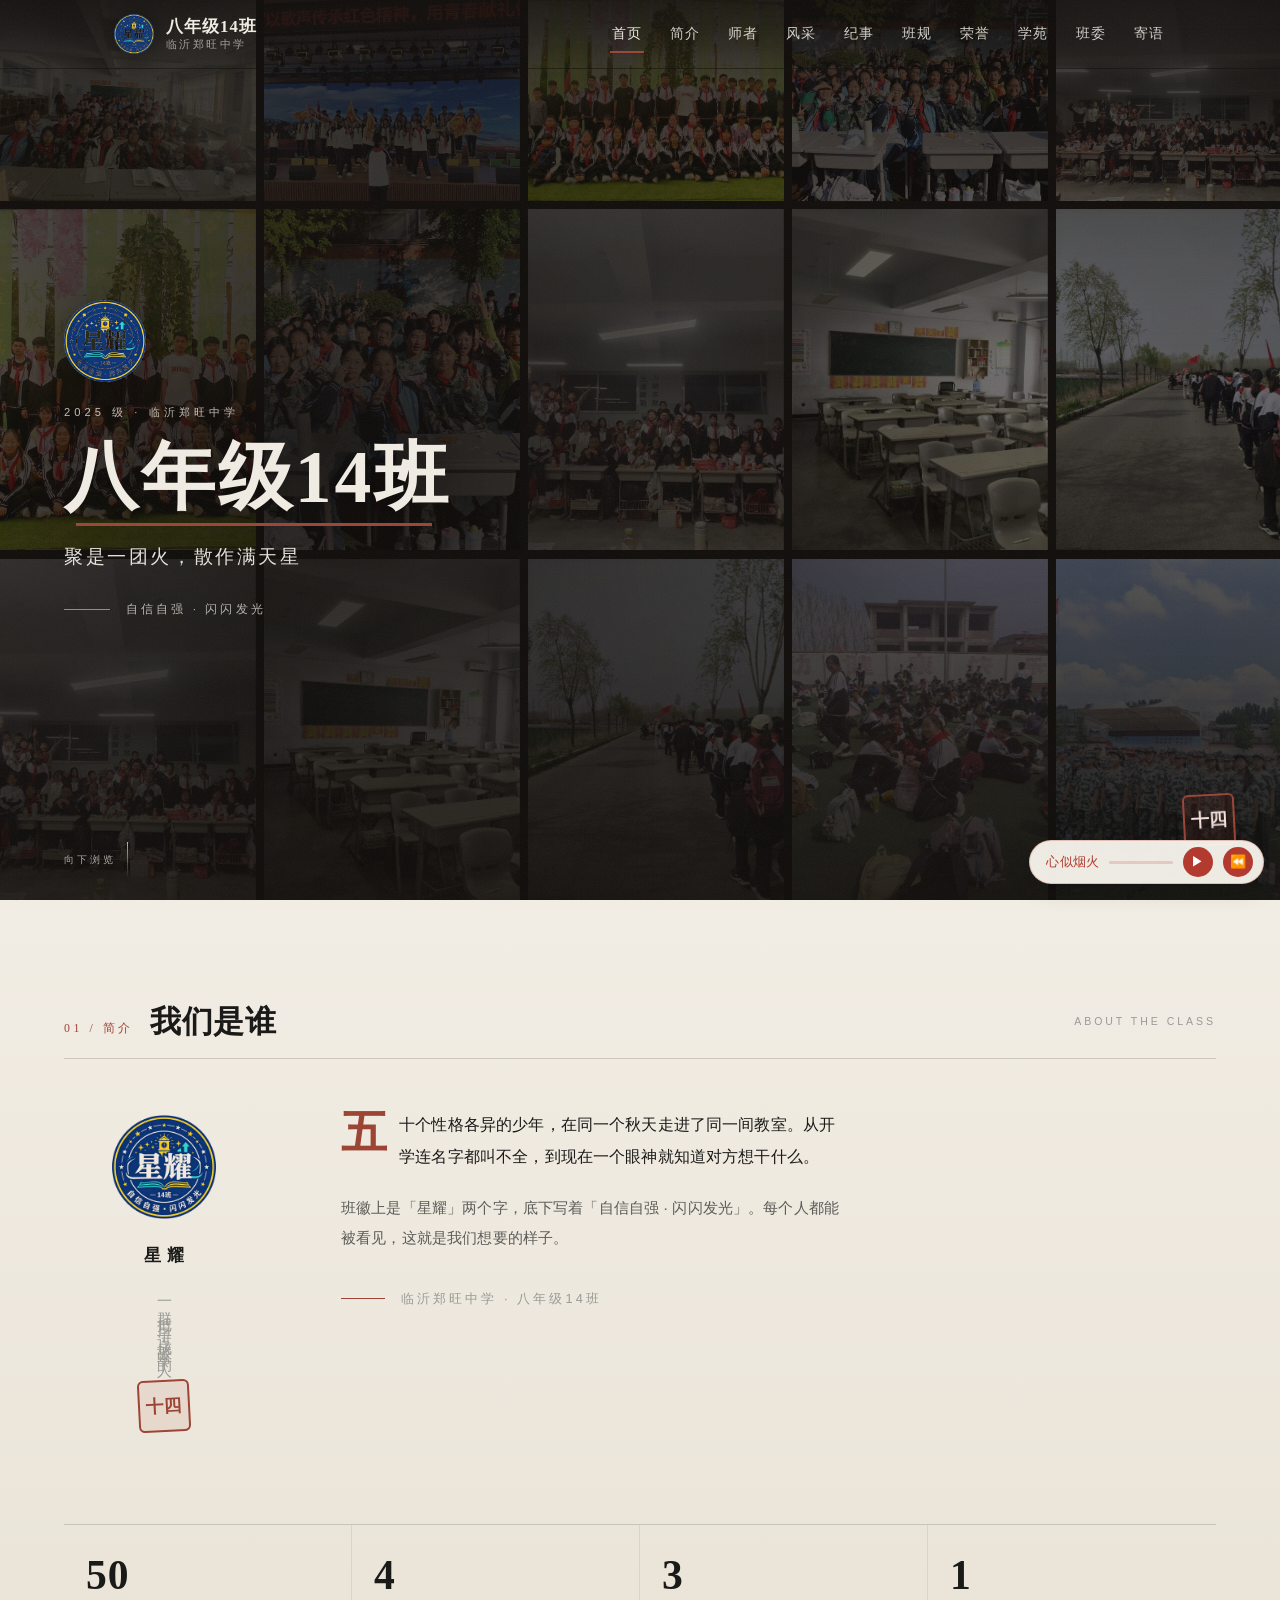
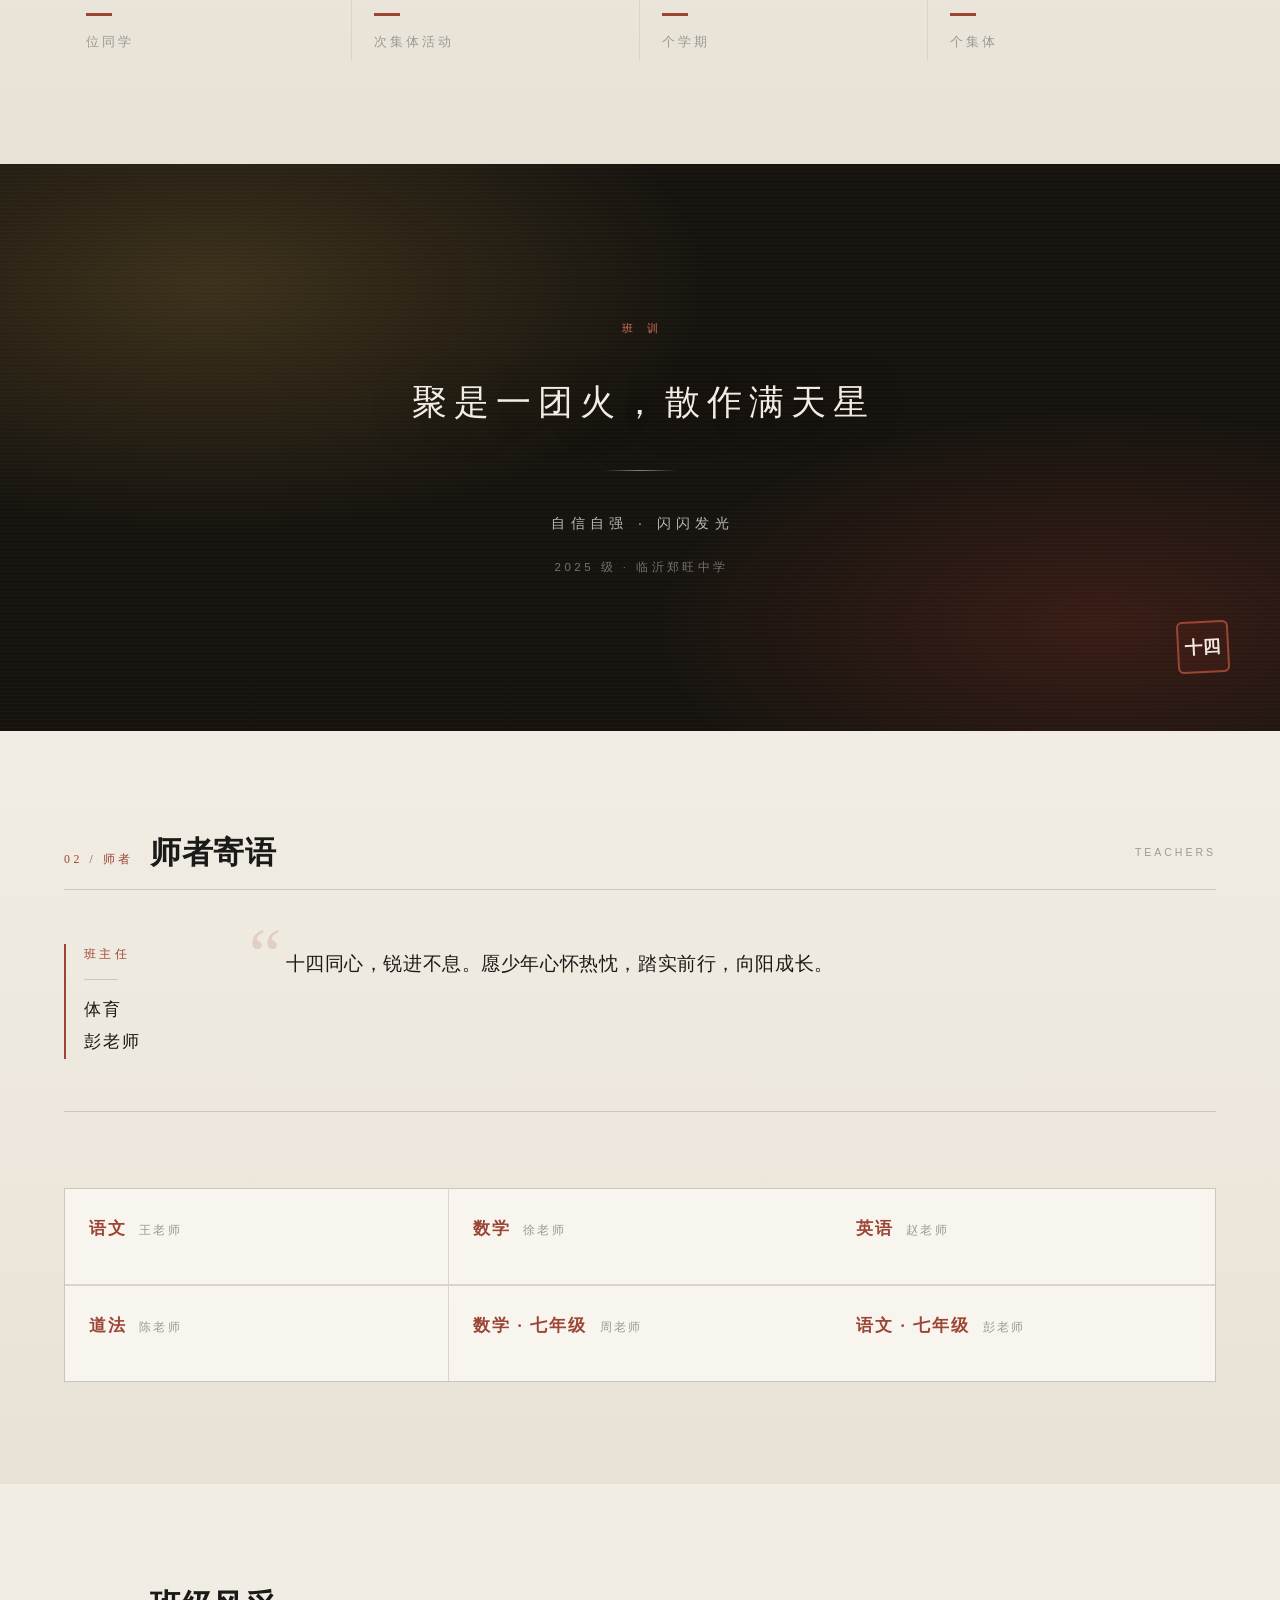
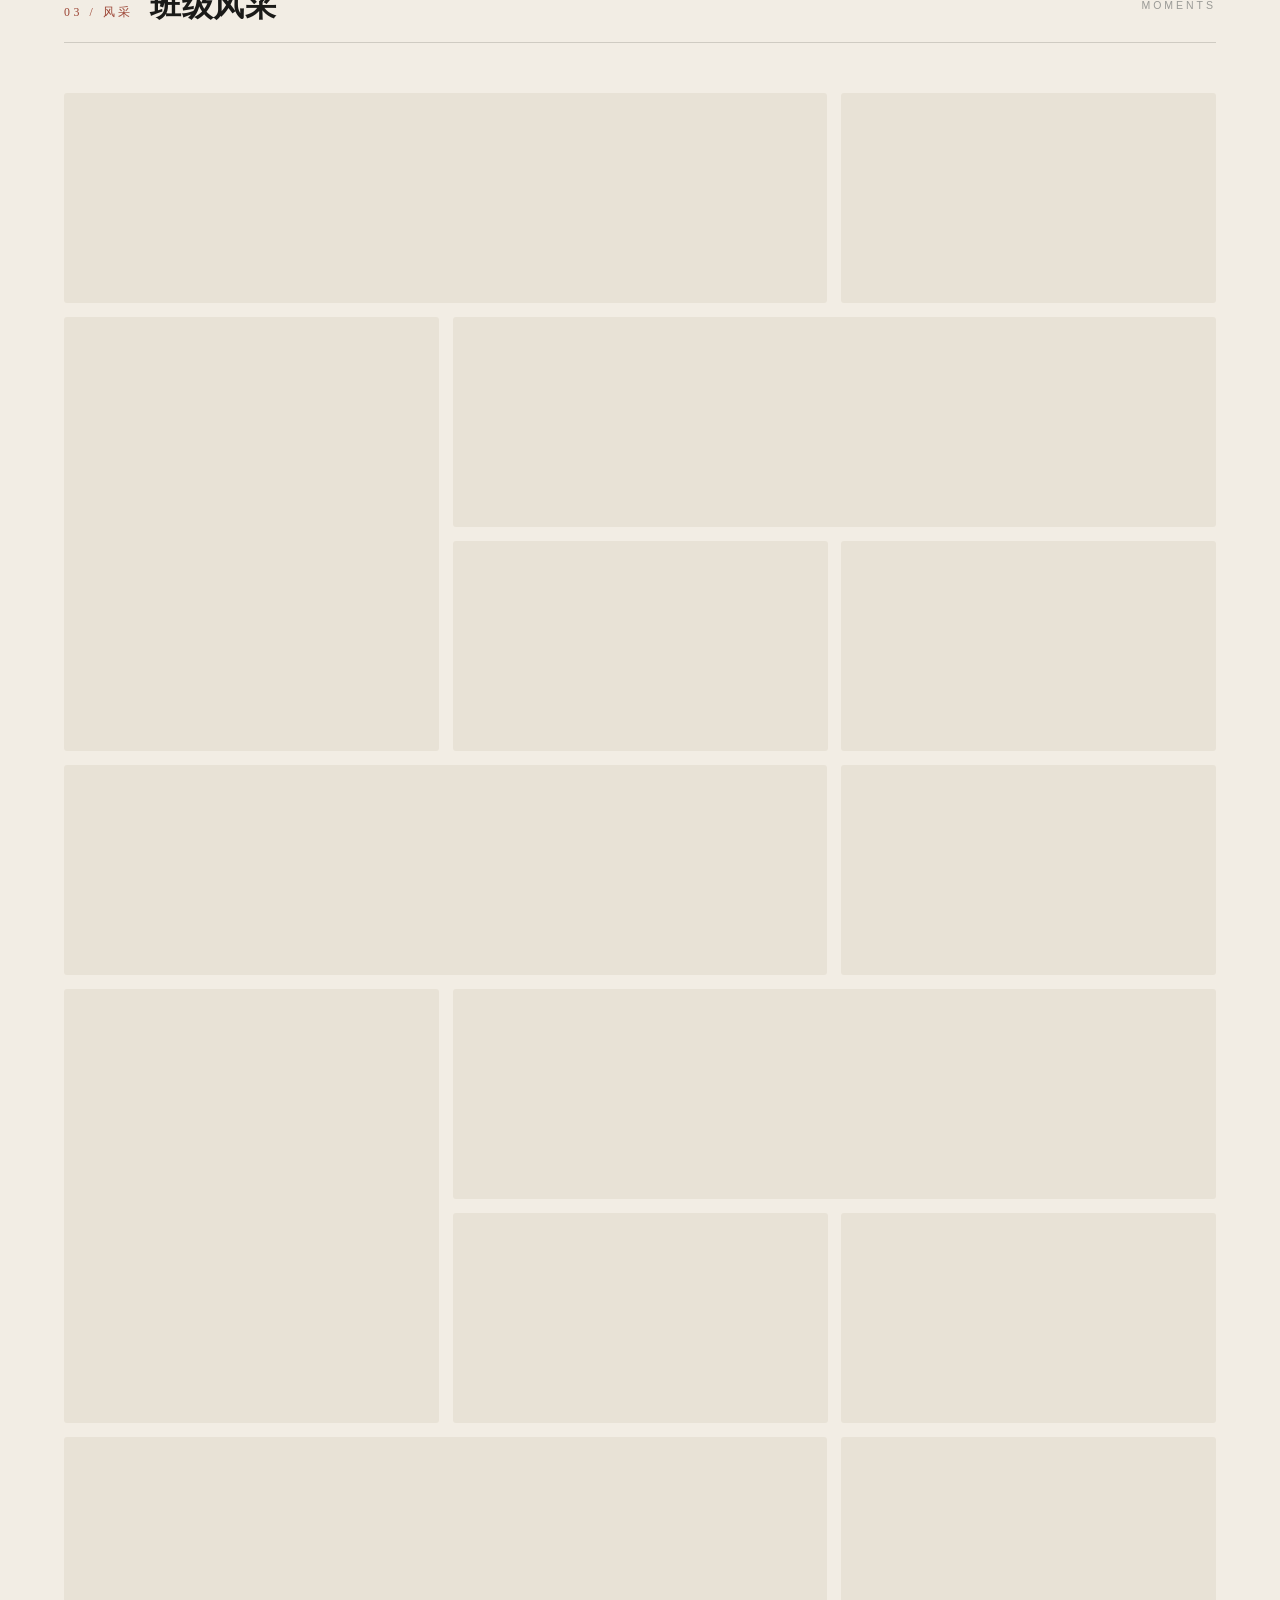
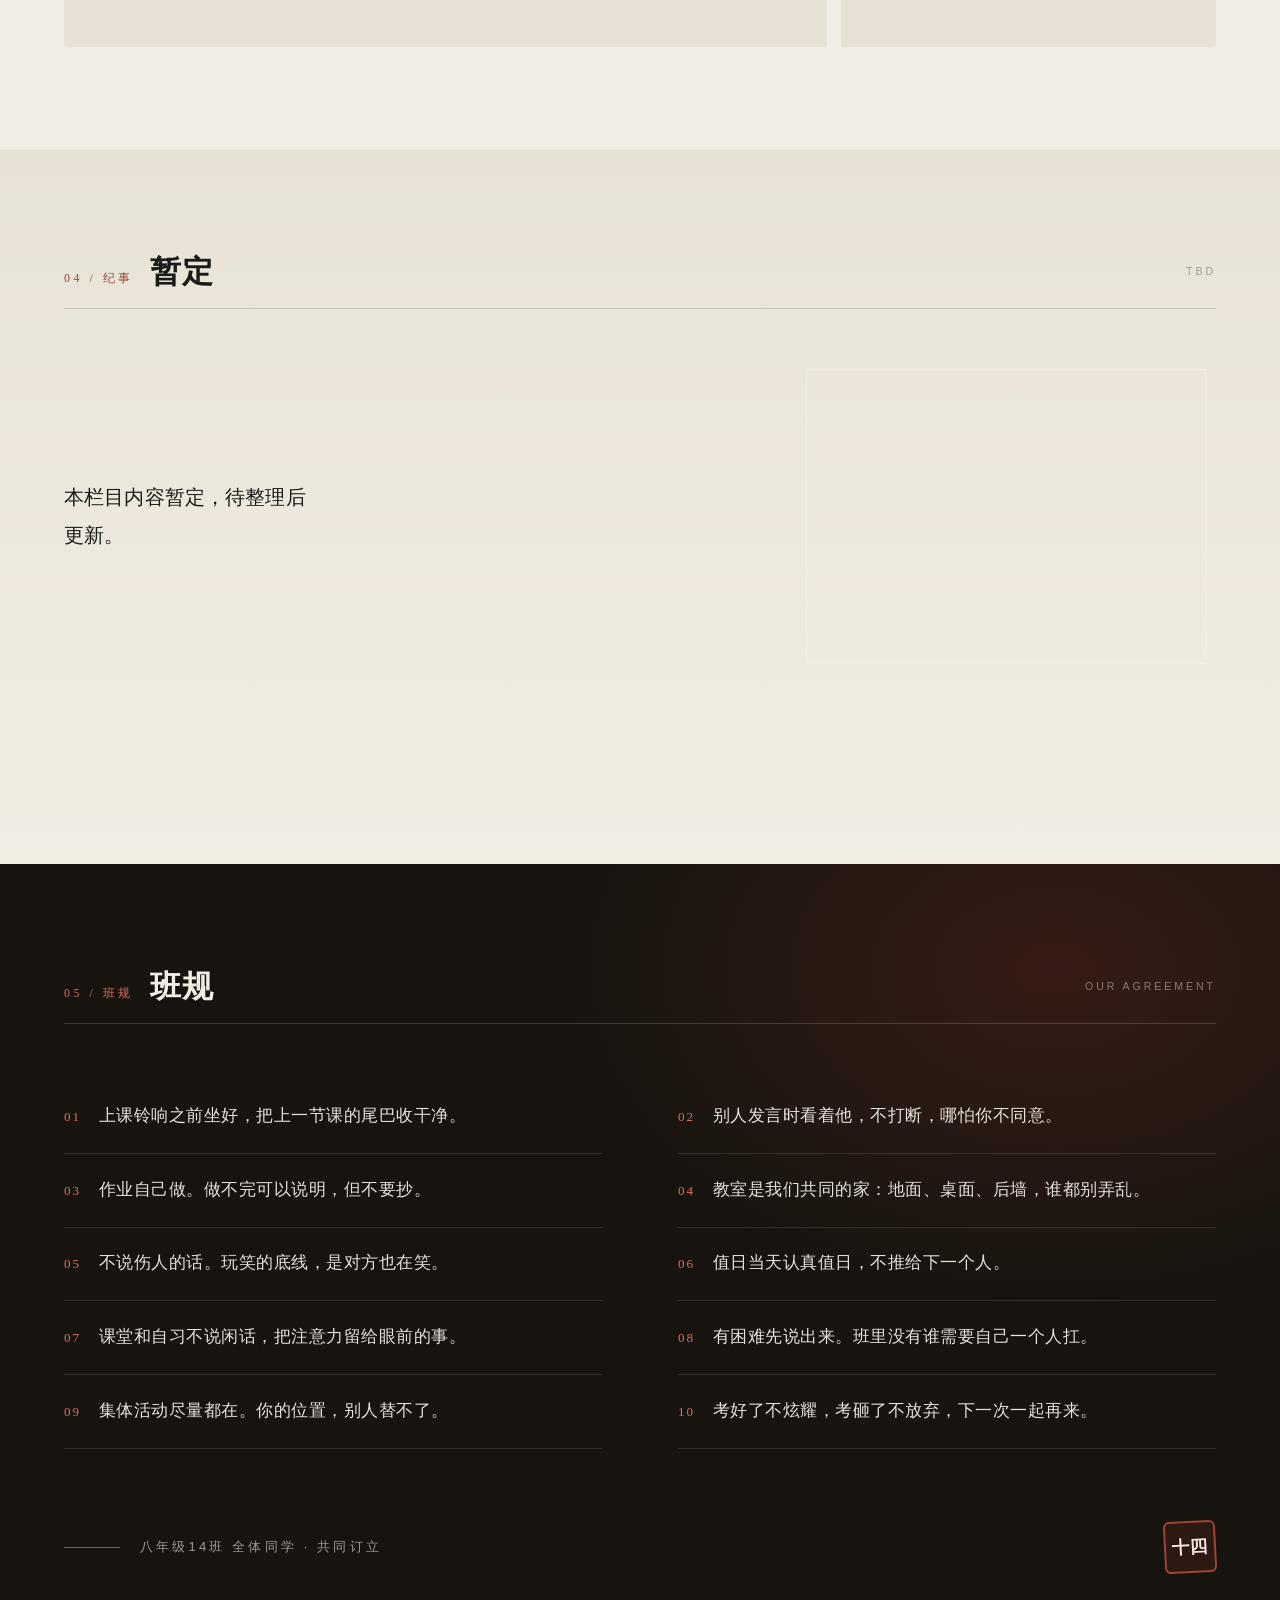
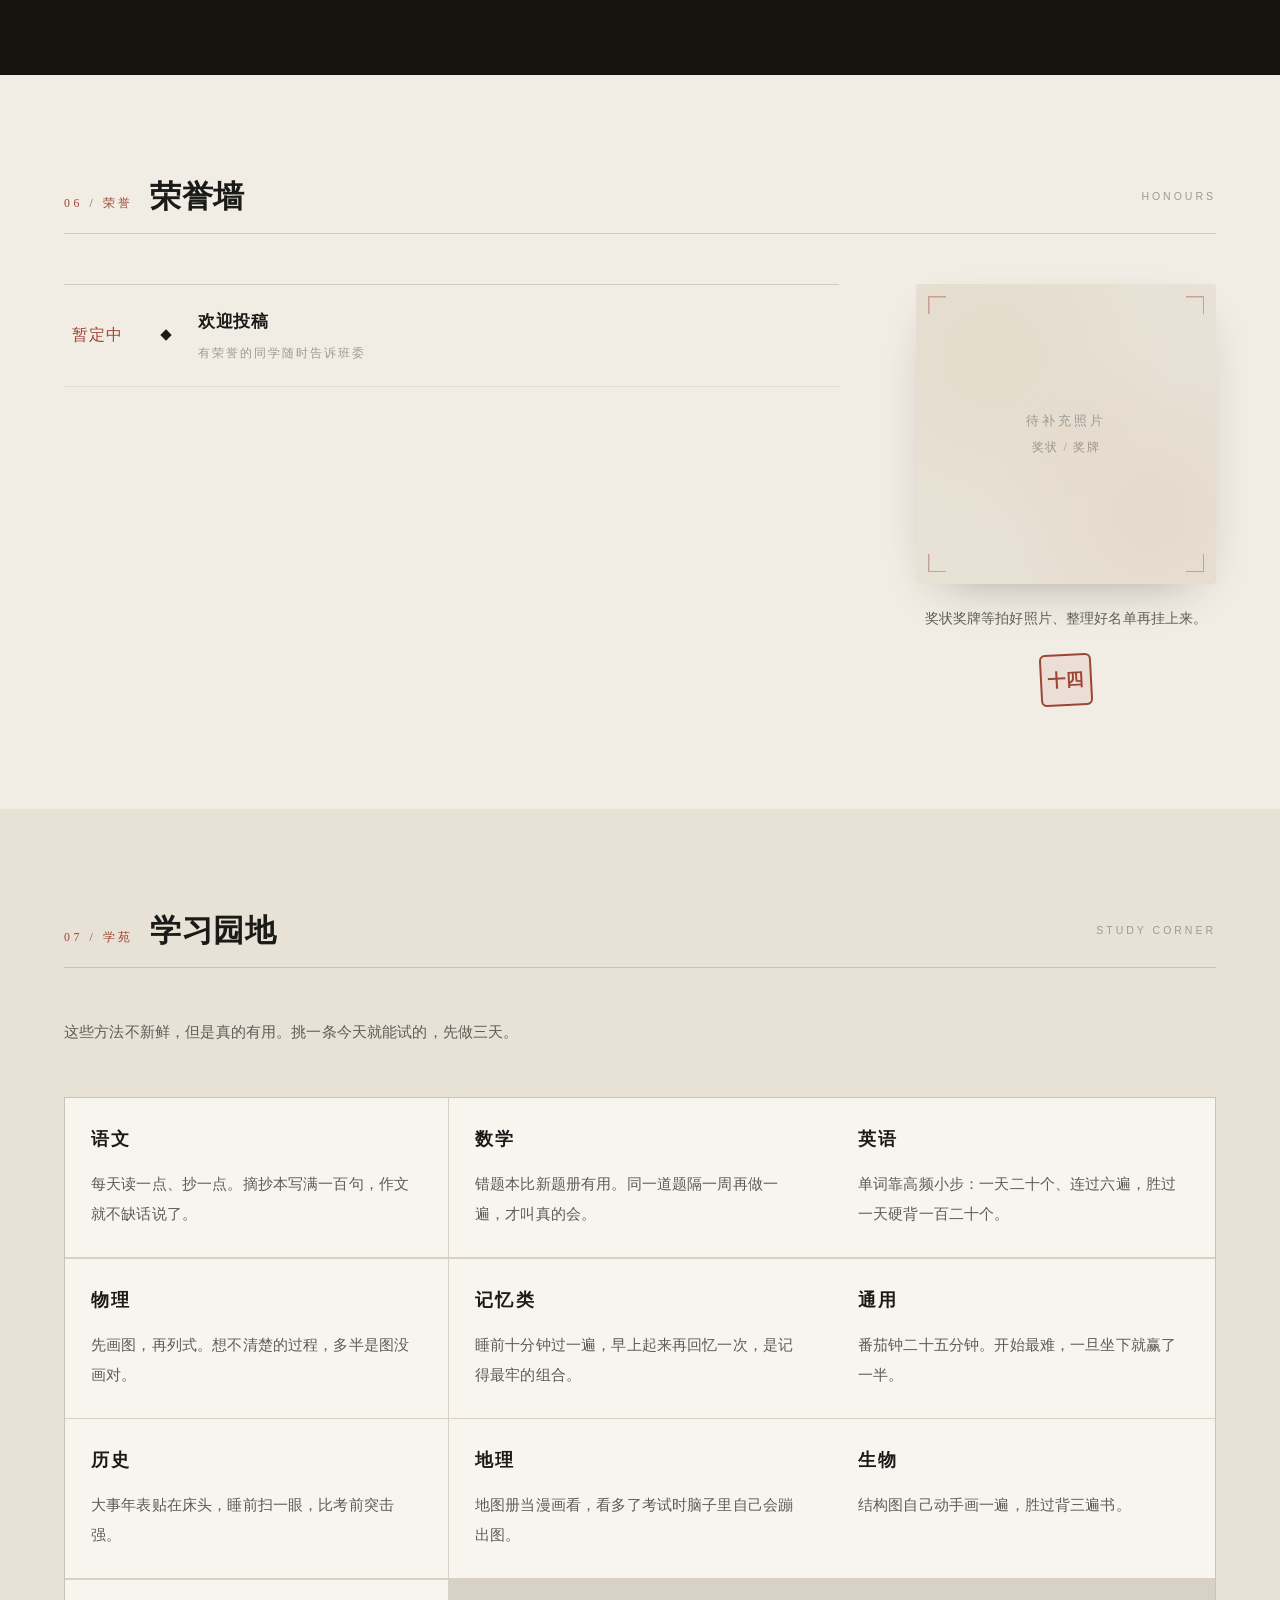
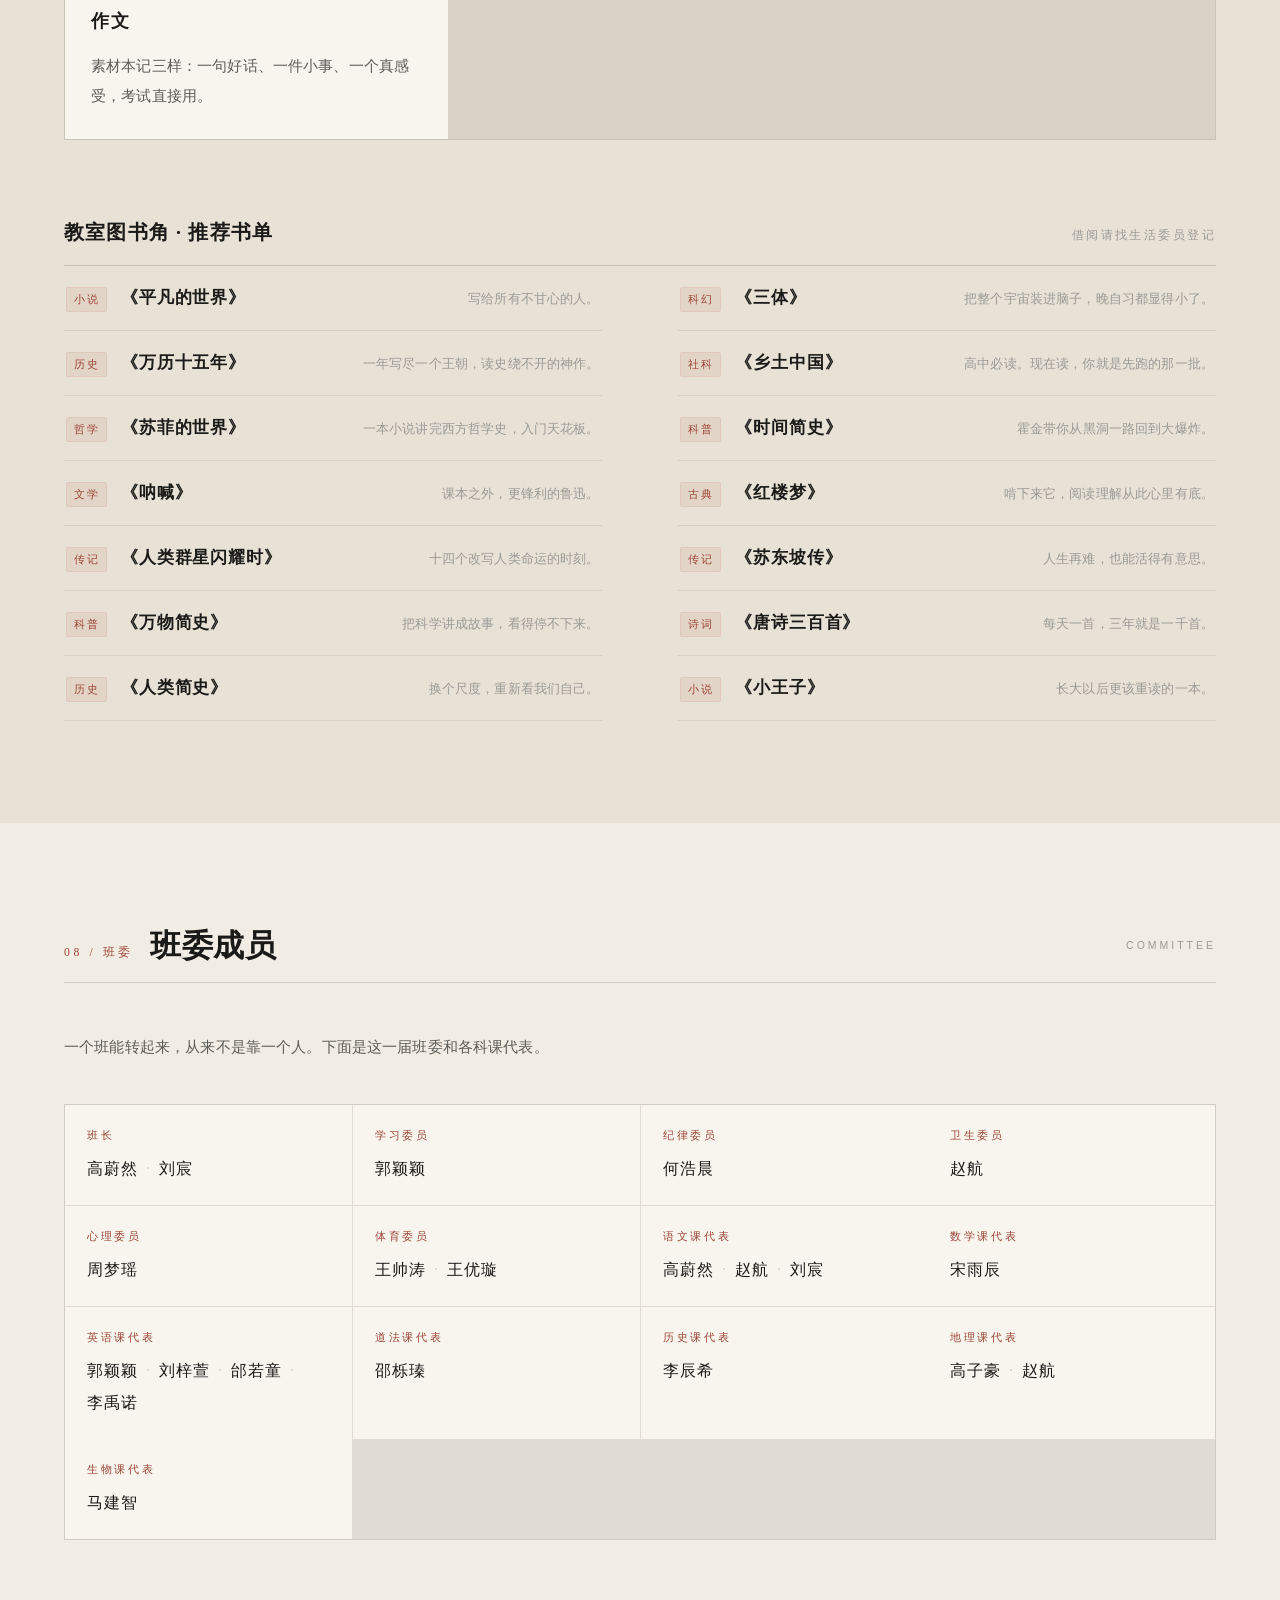
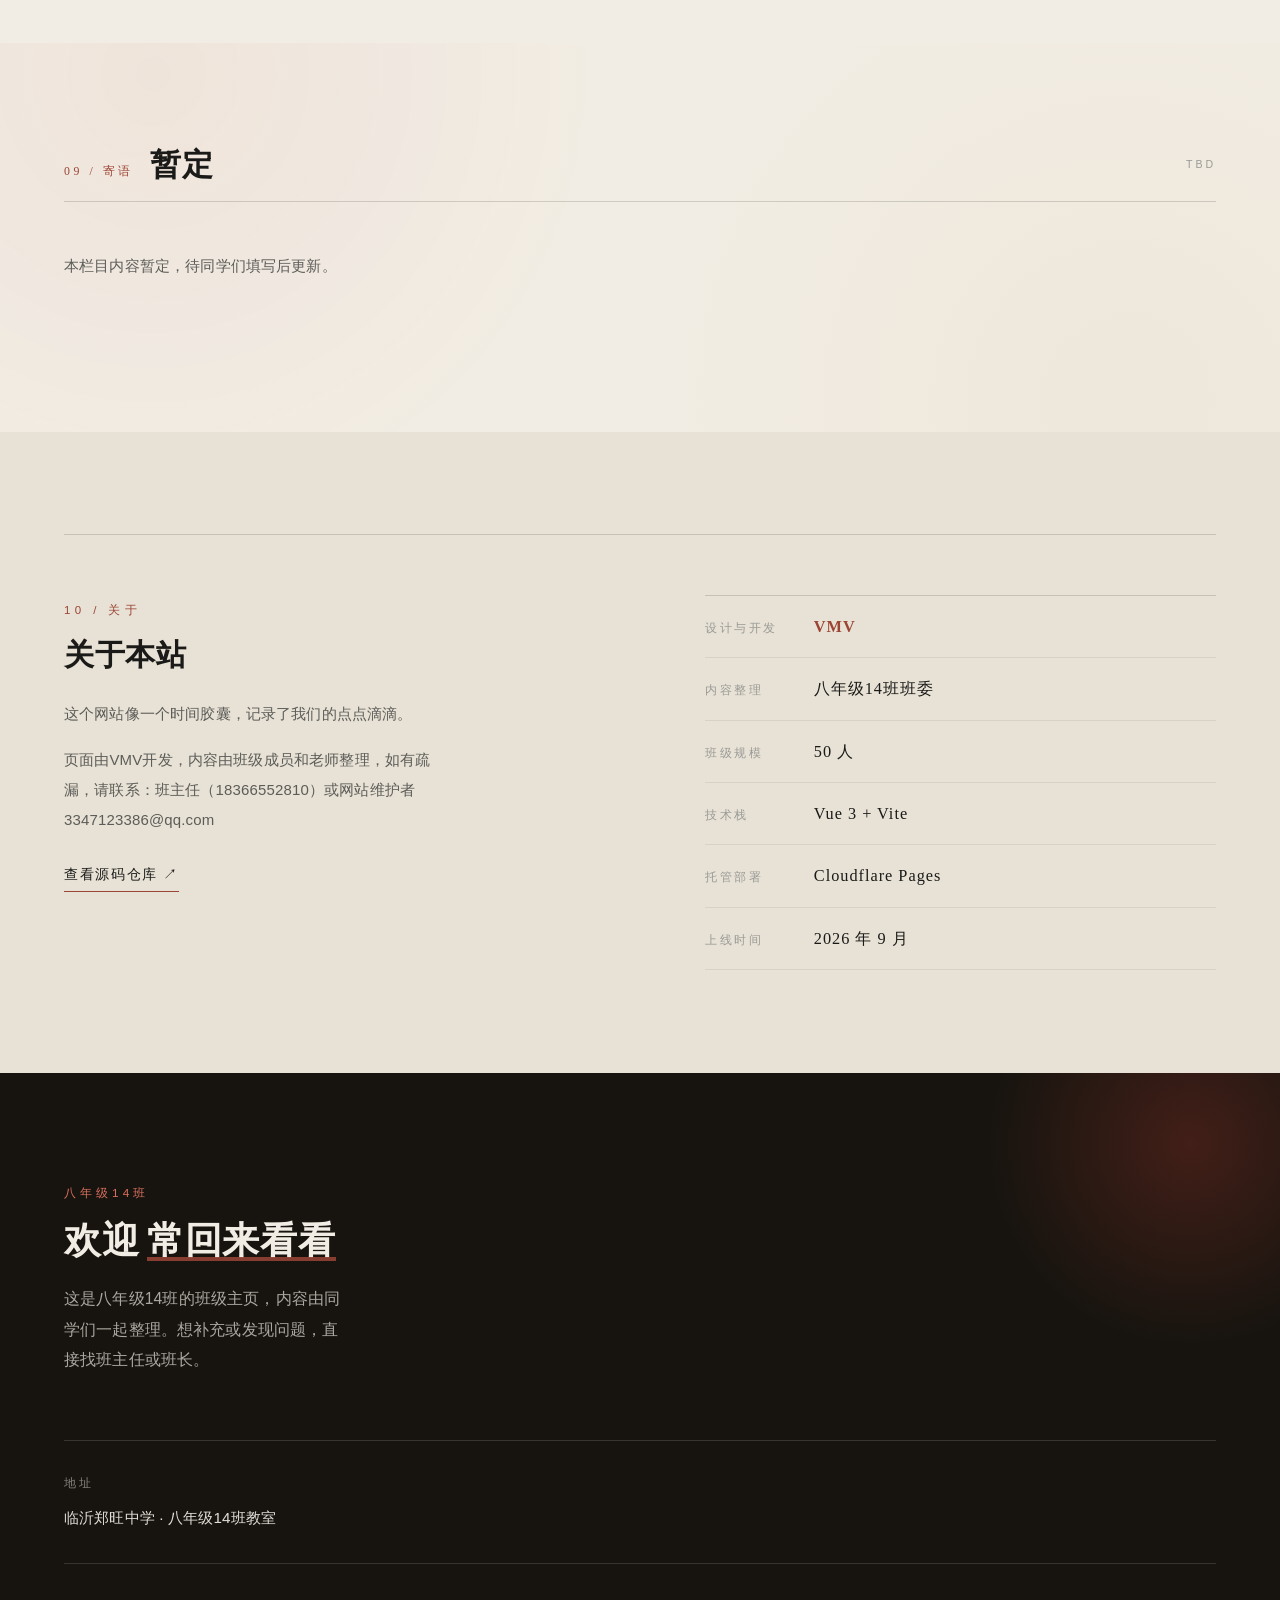
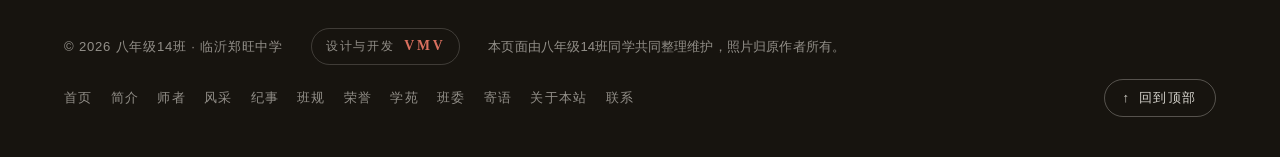
==== commit ae22fa6d: "feat: 添加背景音乐播放器，收录4首歌曲 Co-authored-by: monkeycode-ai <monkeycode-ai@chaitin.com>" ====
--- a/docs/index.html
+++ b/docs/index.html
@@ -11,7 +11,7 @@
     />
     <link rel="apple-touch-icon" href="/photos/logo.png" />
     <meta property="og:title" content="临沂郑旺中学 八年级14班 · 班级文化" />
-    <meta property="og:description" content="五十个人的三年，记录我们一起走过的日子" />
+    <meta property="og:description" content="四十八个人的三年，记录我们一起走过的日子" />
     <meta property="og:image" content="/photos/classroom-group.jpg" />
     <meta property="og:type" content="website" />
     <title>临沂郑旺中学 八年级14班 · 班级文化</title>
@@ -57,5 +57,35 @@
     }
     </script>
     <div id="app"></div>
+    <script>
+    if(!window.__NS){
+      var SG=[{n:'心似烟火',s:'心似烟火.mp3'},{n:'星茶会',s:'星茶会.mp3'},{n:'风摇盛夏',s:'风摇盛夏.mp3'},{n:'3:30PM',s:'3_30PM.mp3'}];
+      var ci=0,au=new Audio();au.preload='metadata';
+      var css='#mp{position:fixed;right:16px;bottom:16px;z-index:99998;display:flex;align-items:center;gap:10px;background:rgba(247,244,237,.96);border:1px solid rgba(178,58,46,.25);border-radius:30px;padding:6px 10px 6px 16px;box-shadow:0 6px 24px rgba(0,0,0,.14);font-family:Georgia,serif;user-select:none}';
+      css+='#mp .nm{font-size:13px;color:#B23A2E;cursor:pointer;max-width:96px;overflow:hidden;white-space:nowrap;text-overflow:ellipsis}';
+      css+='#mp .pg{width:64px;height:3px;background:rgba(178,58,46,.18);border-radius:2px;overflow:hidden}';
+      css+='#mp .pb{height:100%;width:0;background:#B23A2E;transition:width .1s}';
+      css+='#mp .bt{width:30px;height:30px;border-radius:50%;background:#B23A2E;color:#fff;display:flex;align-items:center;justify-content:center;cursor:pointer;font-size:13px;flex-shrink:0;transition:.15s}';
+      css+='#mp .bt:hover{background:#9c4535}';
+      css+='#mp .bt:active{transform:scale(.92)}';
+      var st=document.createElement('style');st.textContent=css;document.head.appendChild(st);
+      var mp=document.createElement('div');mp.id='mp';
+      mp.innerHTML='<span class="nm"></span><div class="pg"><div class="pb"></div></div><span class="bt bt-play">&#9654;</span><span class="bt bt-next">&#9194;</span>';
+      document.body.appendChild(mp);
+      var nmEl=mp.querySelector('.nm'),pbEl=mp.querySelector('.pb'),playEl=mp.querySelector('.bt-play'),nextEl=mp.querySelector('.bt-next');
+      function load(){au.src='/music/'+encodeURIComponent(SG[ci].s);nmEl.textContent=SG[ci].n;}
+      function play(){au.play();}
+      function toggle(){if(au.paused)play();else au.pause();}
+      function next(){var wp=!au.paused;ci=(ci+1)%SG.length;load();if(wp)play();}
+      playEl.addEventListener('click',function(e){e.stopPropagation();toggle();});
+      nextEl.addEventListener('click',function(e){e.stopPropagation();next();});
+      nmEl.addEventListener('click',function(){next();});
+      au.addEventListener('timeupdate',function(){if(au.duration)pbEl.style.width=(au.currentTime/au.duration*100)+'%';});
+      au.addEventListener('ended',function(){next();});
+      au.addEventListener('play',function(){playEl.innerHTML='&#10074;&#10074;';});
+      au.addEventListener('pause',function(){playEl.innerHTML='&#9654;';});
+      load();
+    }
+    </script>
   </body>
 </html>
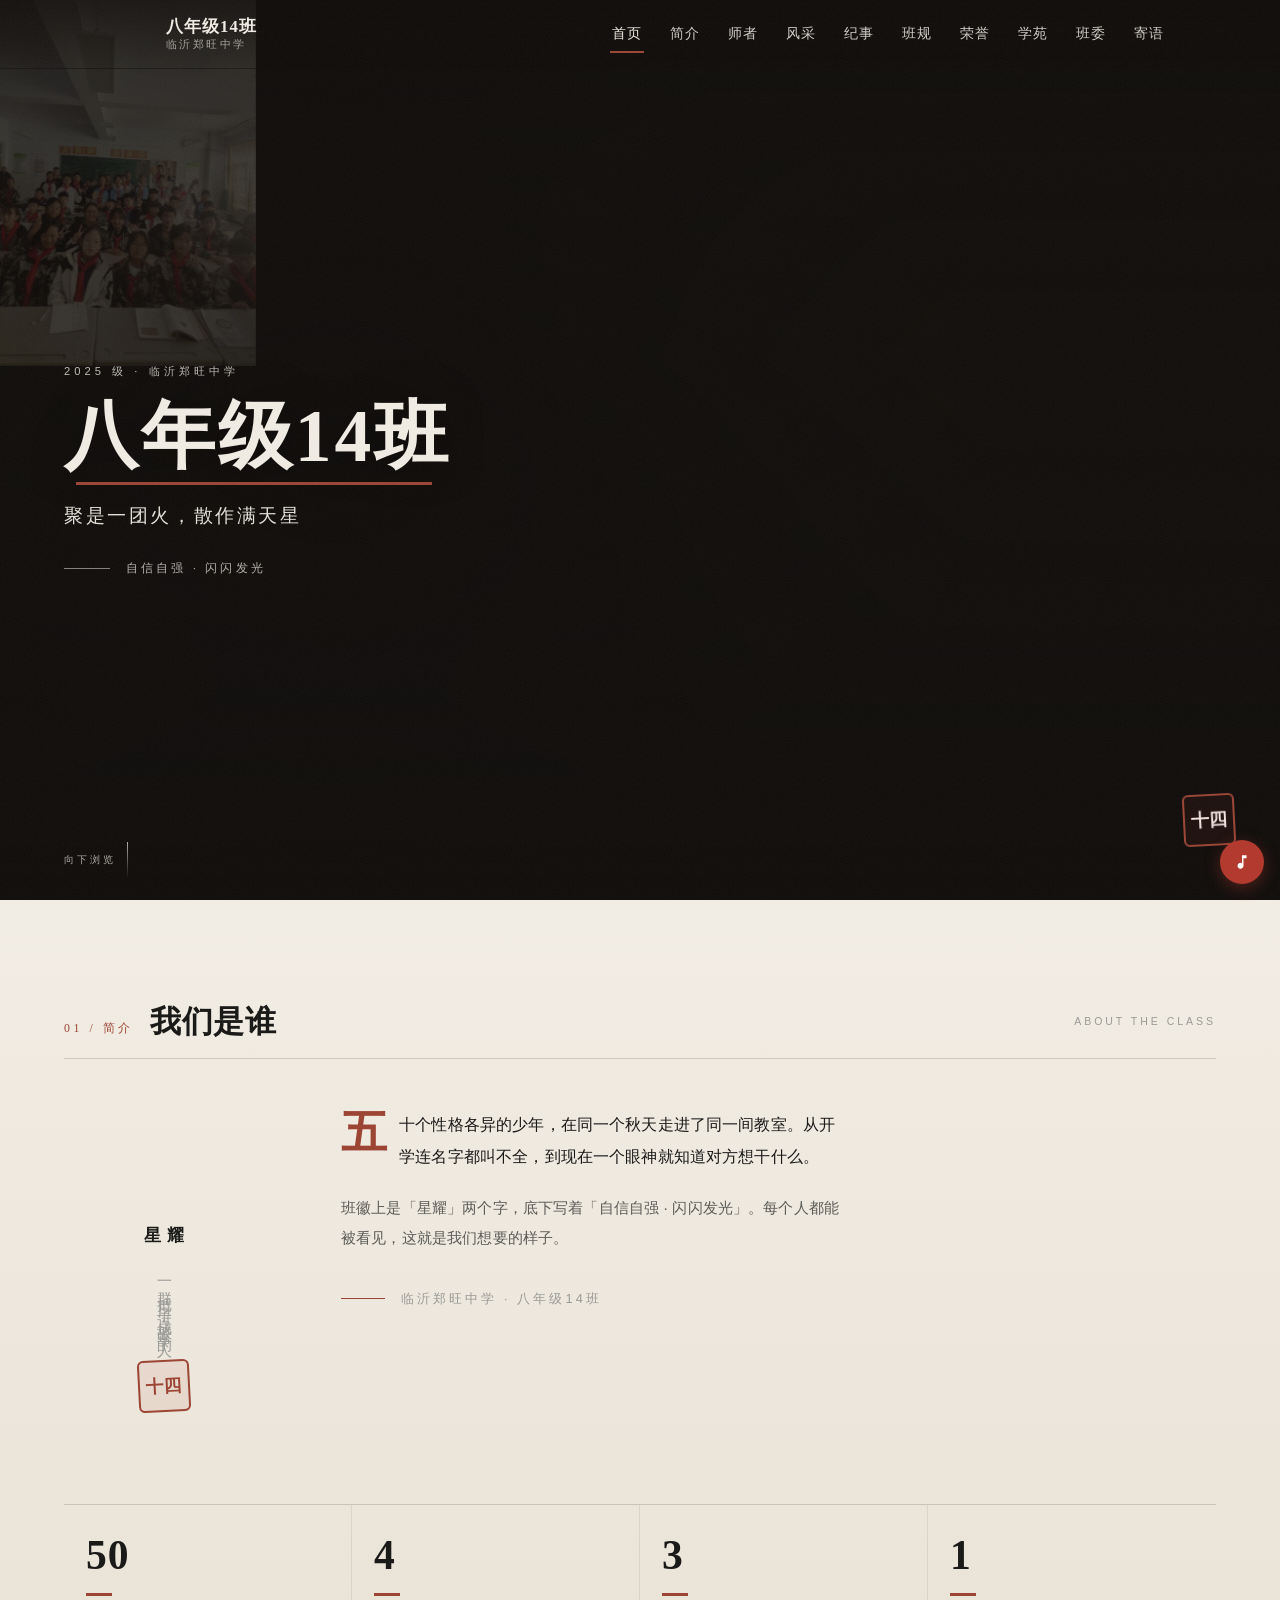
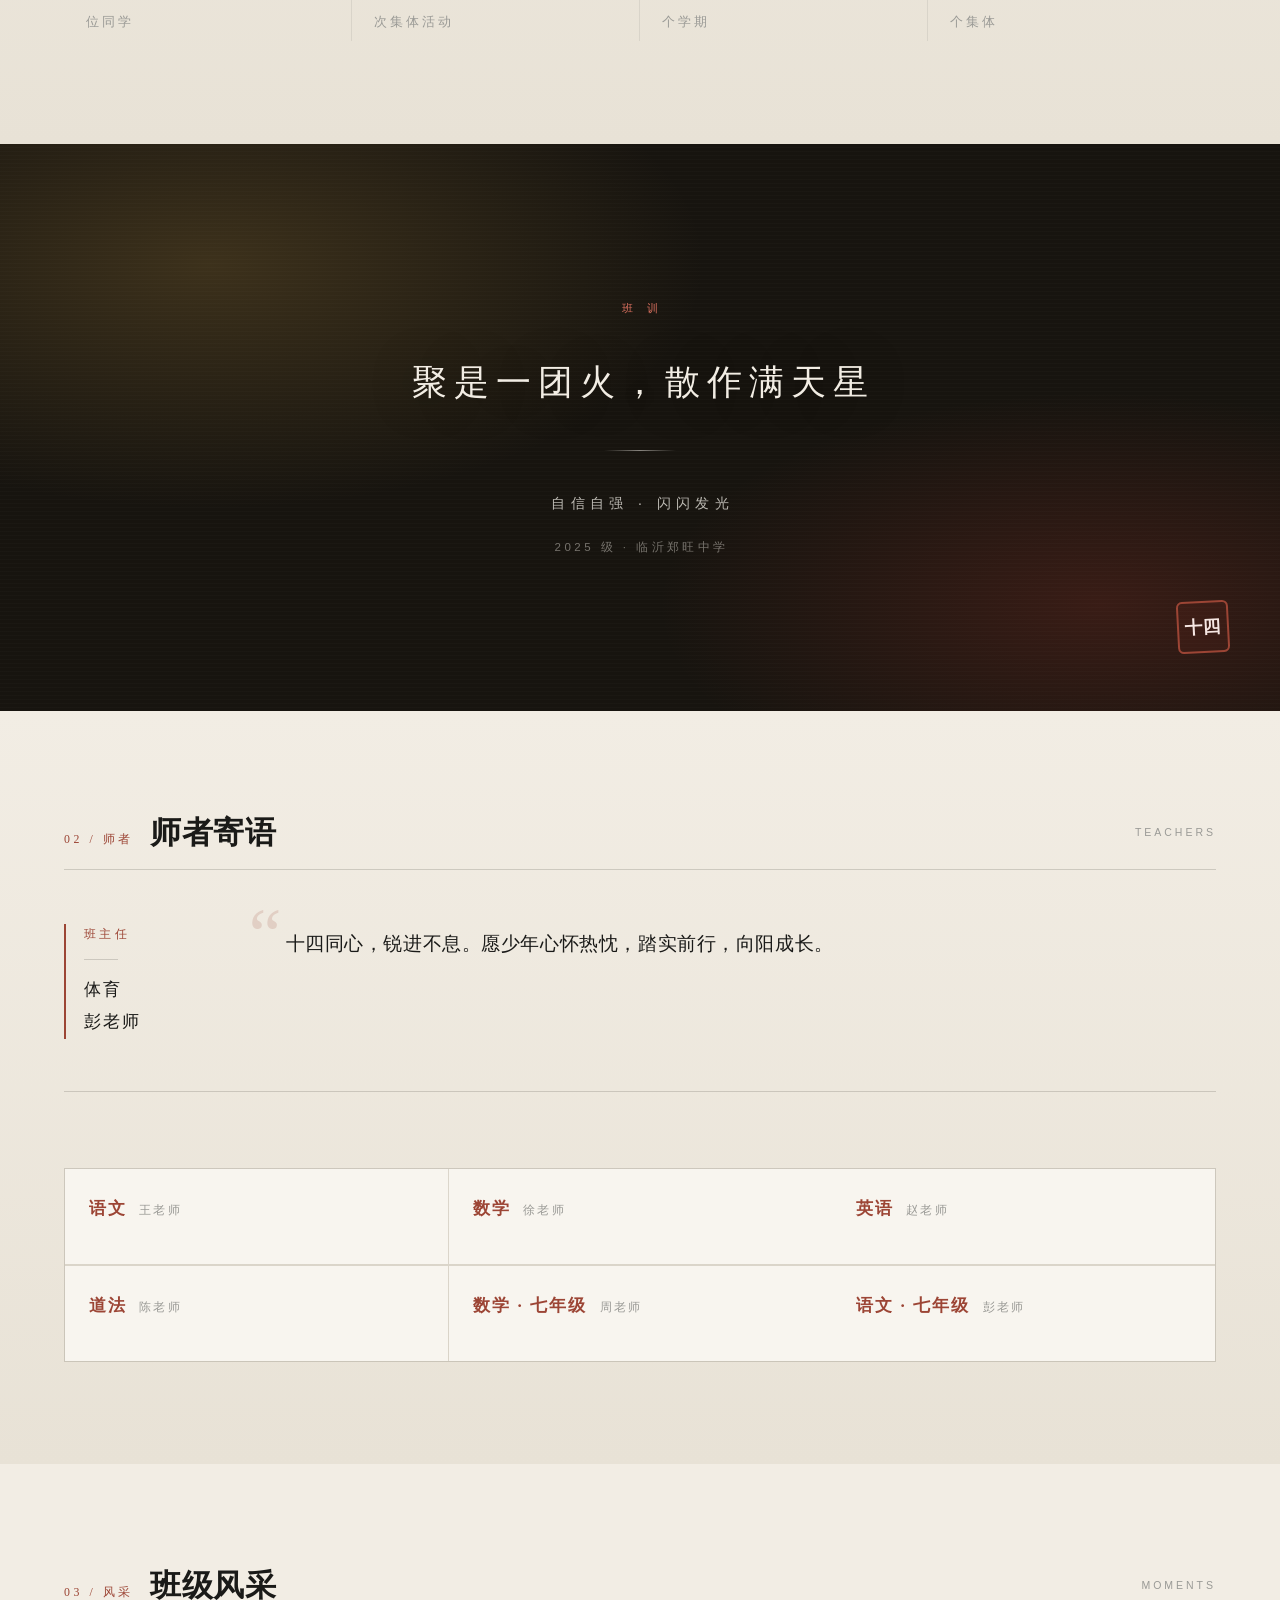
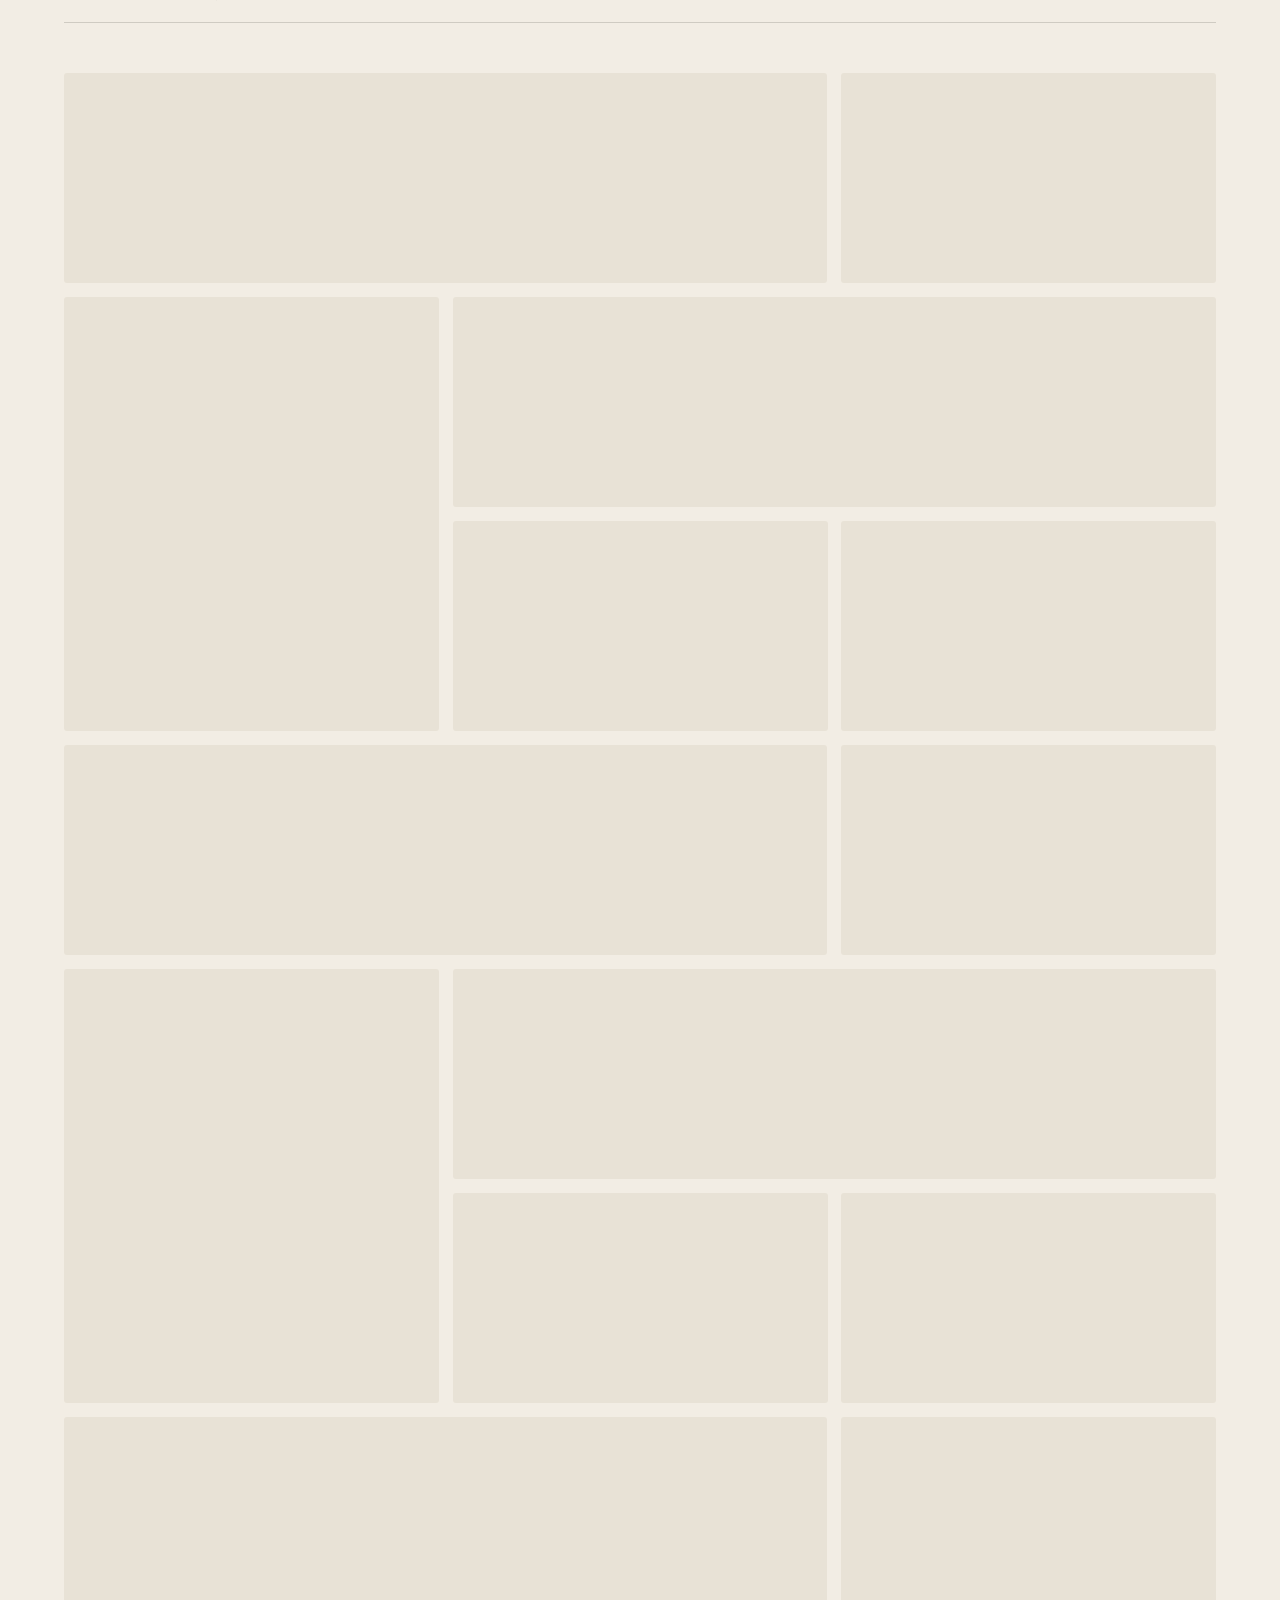
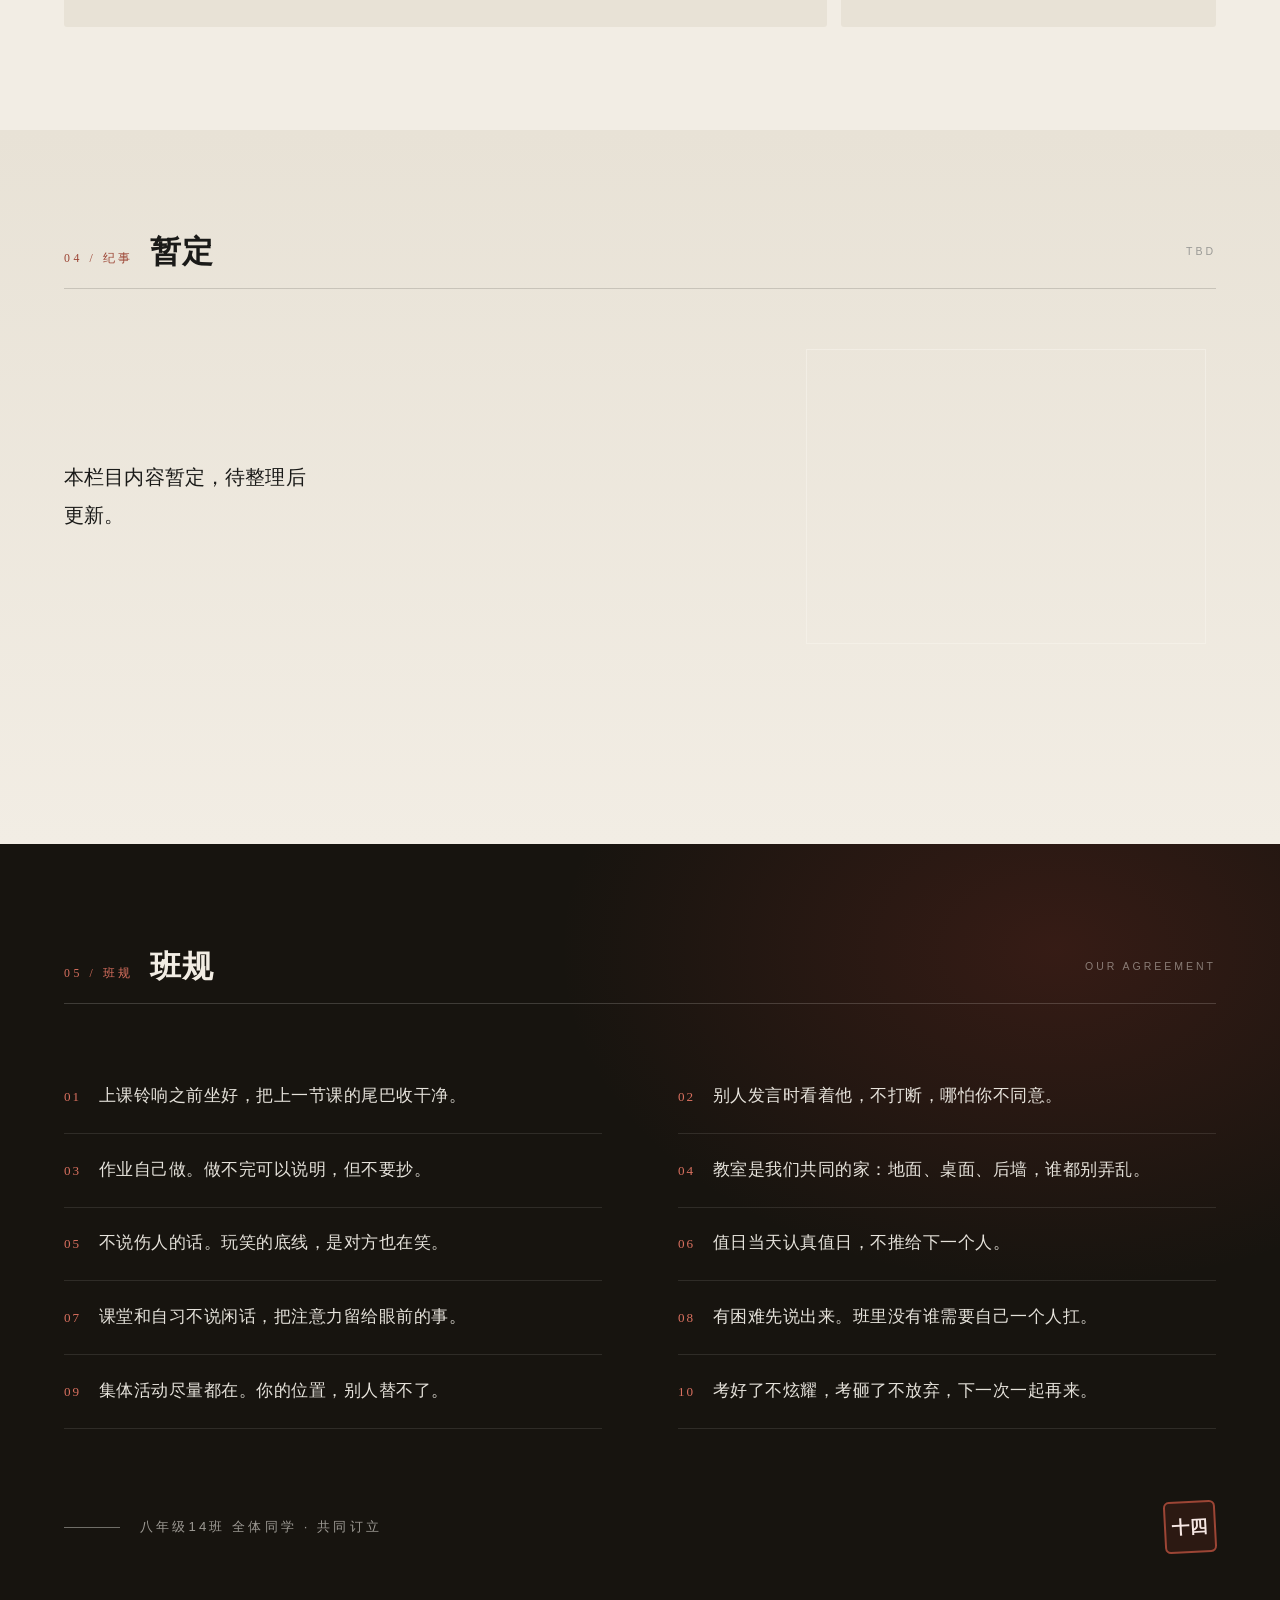
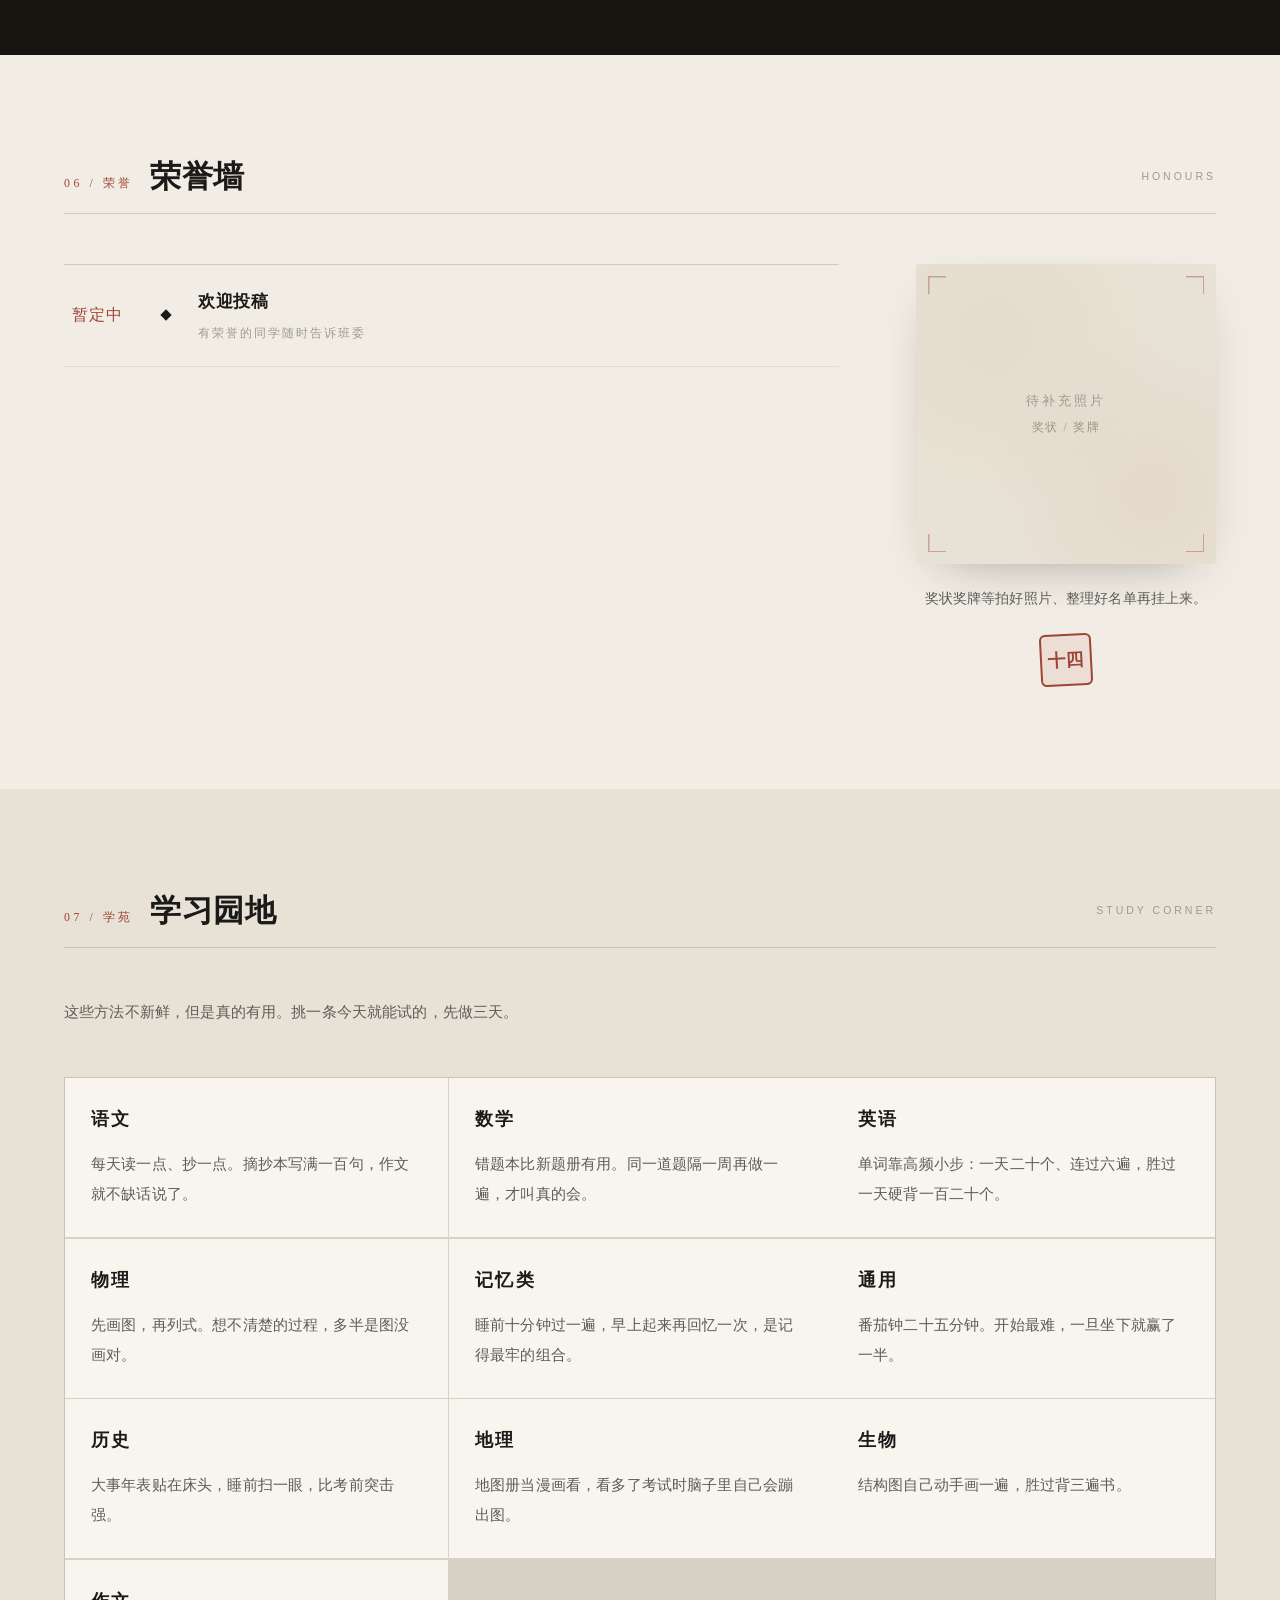
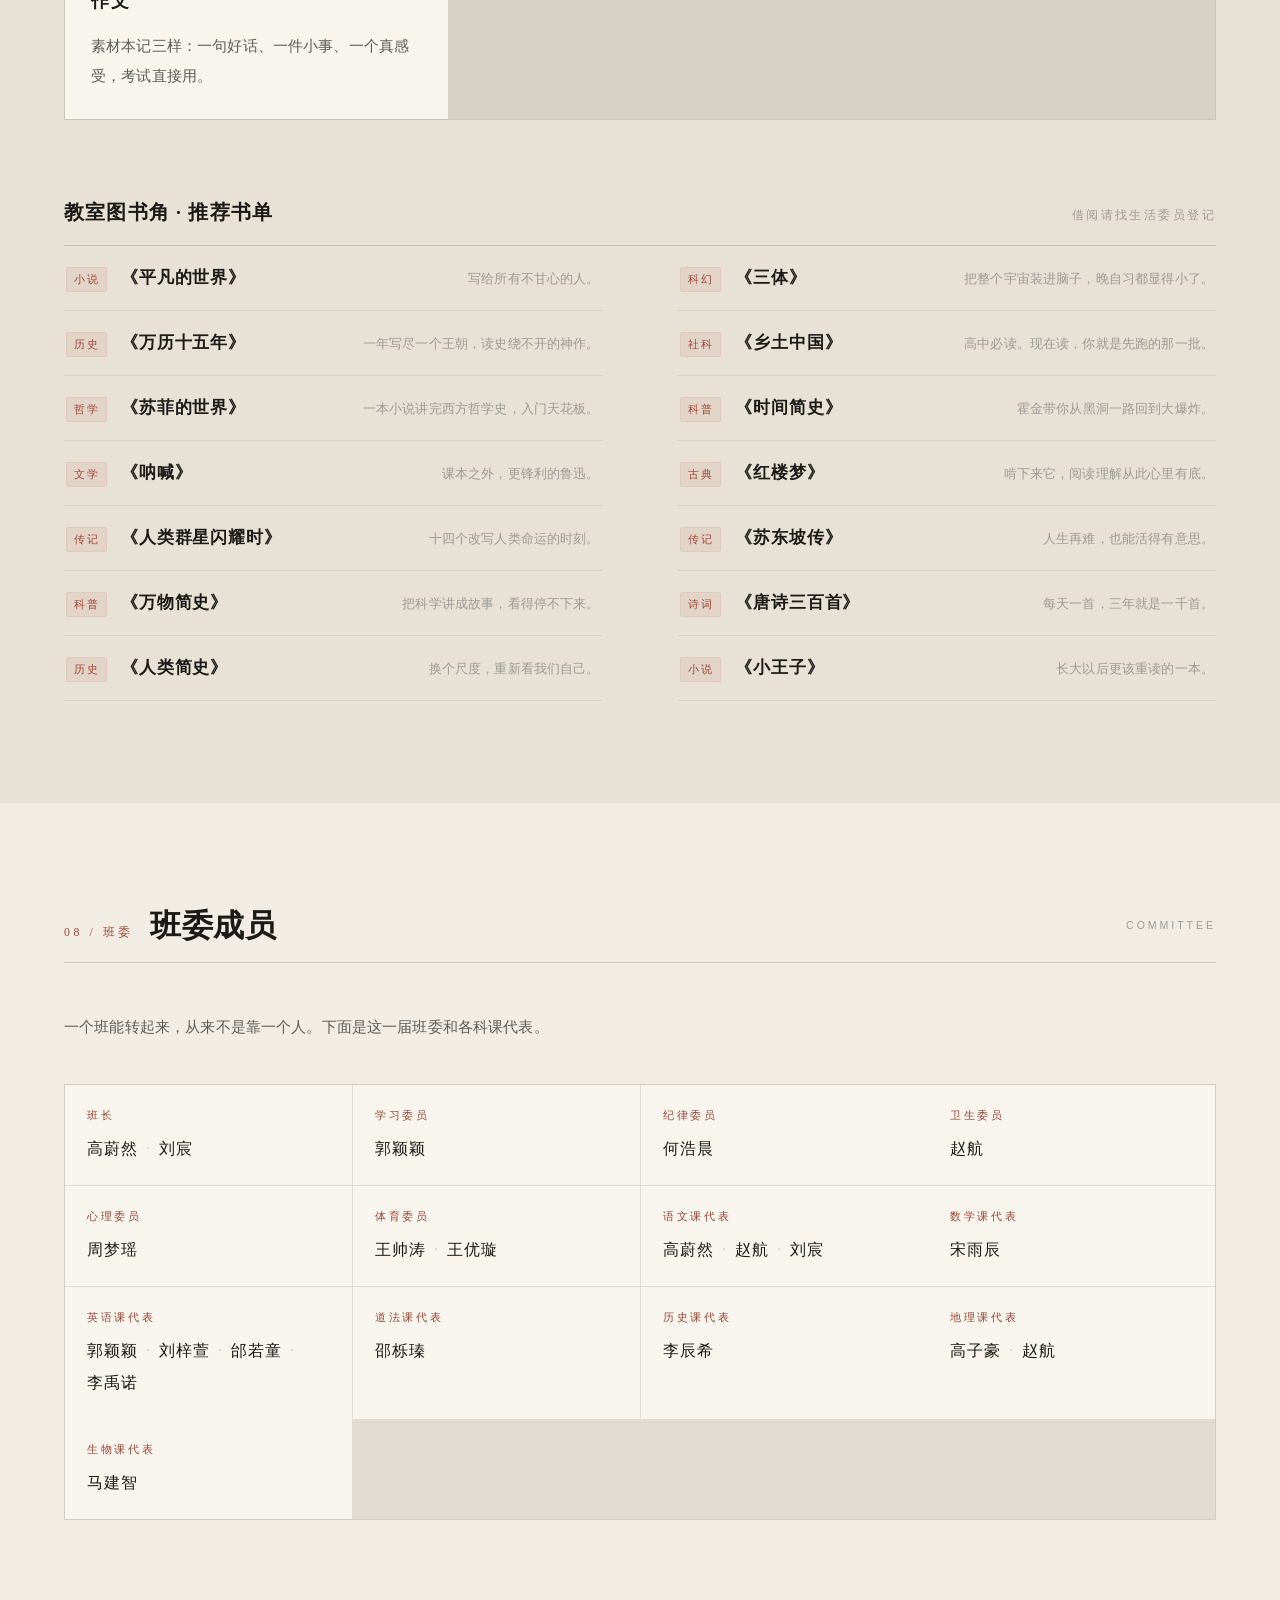
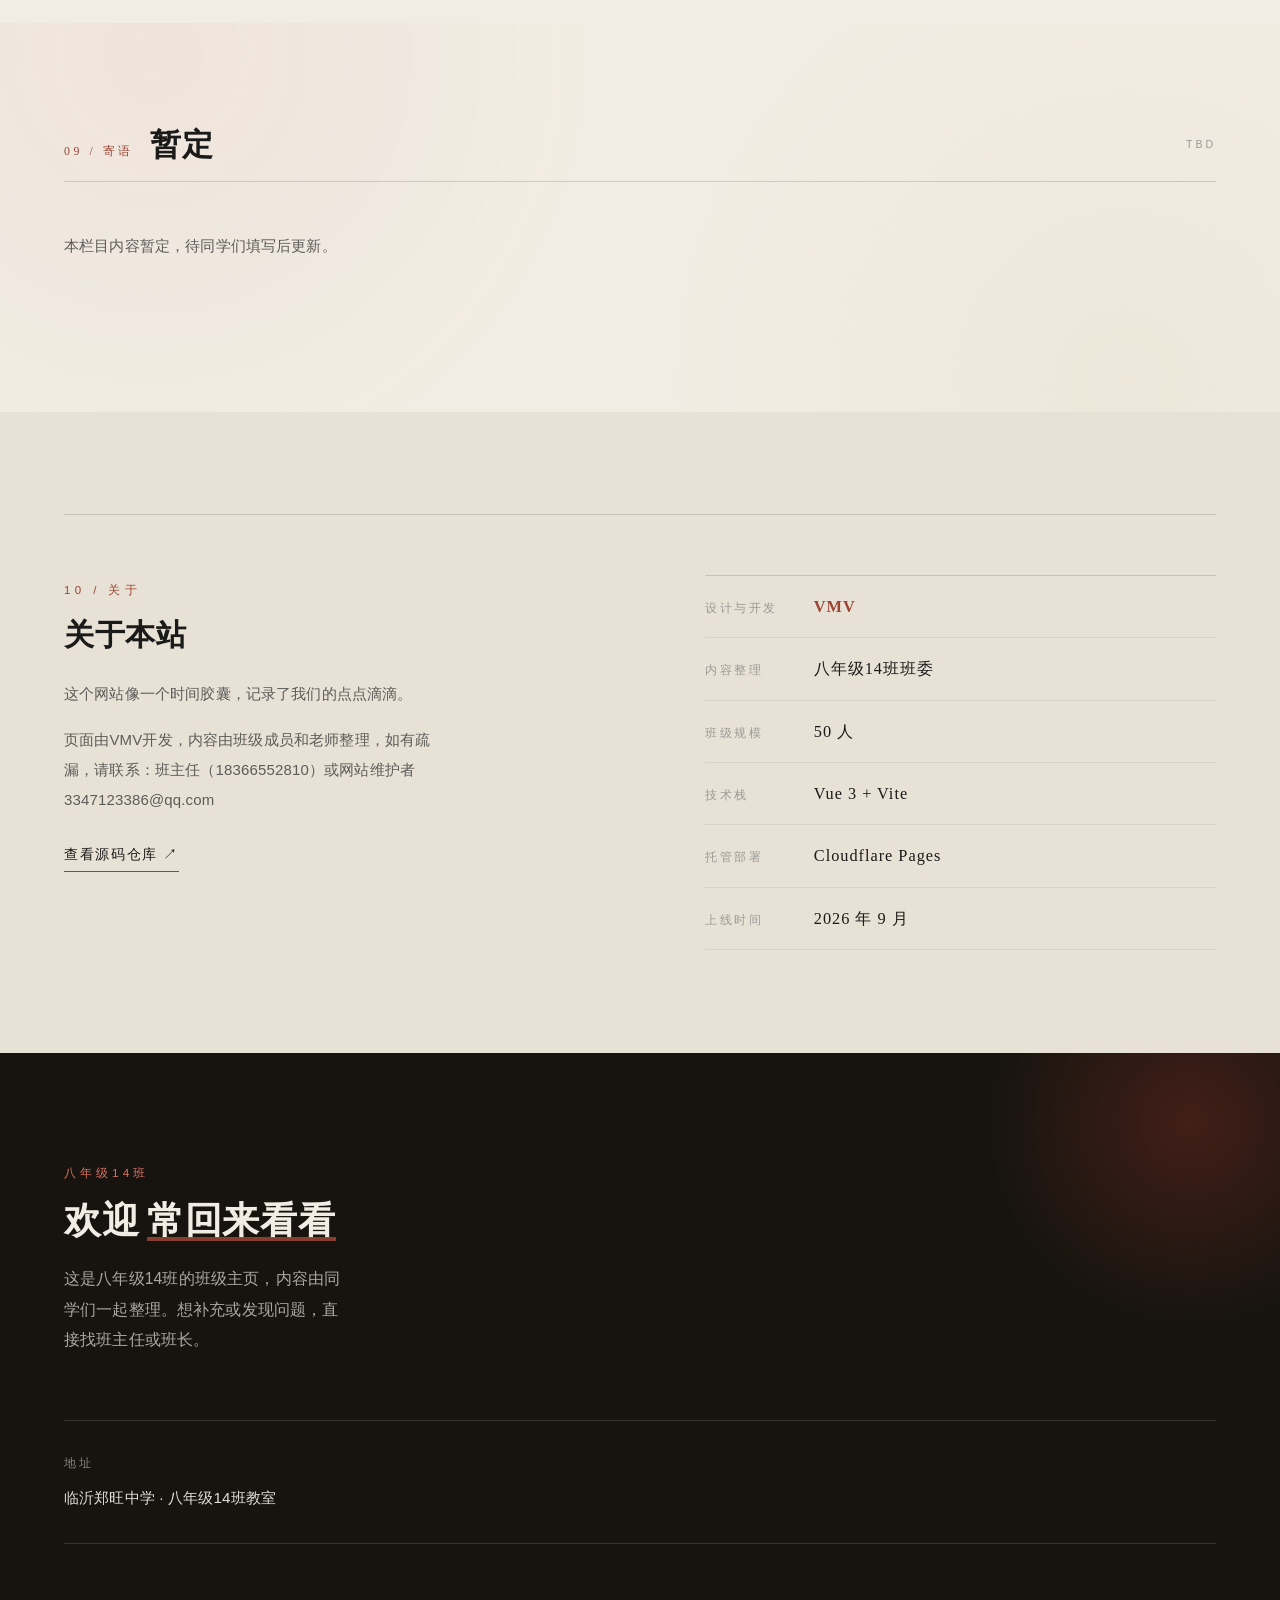
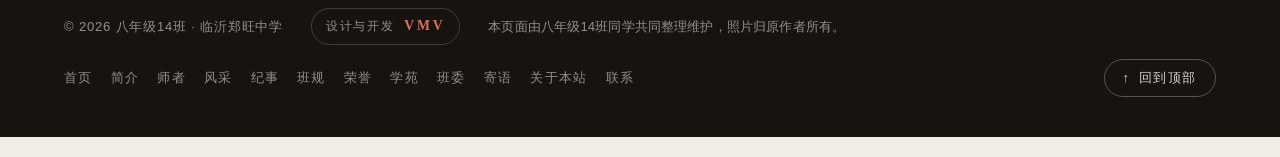
==== commit c330ceb0: "feat: 播放器支持自动播放、可折叠、SVG图标，修复暂停延迟 Co-authored-by: monkeycode-ai <monkeycode-ai@chaitin.com>" ====
--- a/docs/index.html
+++ b/docs/index.html
@@ -60,31 +60,46 @@
     <script>
     if(!window.__NS){
       var SG=[{n:'心似烟火',s:'心似烟火.mp3'},{n:'星茶会',s:'星茶会.mp3'},{n:'风摇盛夏',s:'风摇盛夏.mp3'},{n:'3:30PM',s:'3_30PM.mp3'}];
-      var ci=0,au=new Audio();au.preload='metadata';
-      var css='#mp{position:fixed;right:16px;bottom:16px;z-index:99998;display:flex;align-items:center;gap:10px;background:rgba(247,244,237,.96);border:1px solid rgba(178,58,46,.25);border-radius:30px;padding:6px 10px 6px 16px;box-shadow:0 6px 24px rgba(0,0,0,.14);font-family:Georgia,serif;user-select:none}';
-      css+='#mp .nm{font-size:13px;color:#B23A2E;cursor:pointer;max-width:96px;overflow:hidden;white-space:nowrap;text-overflow:ellipsis}';
-      css+='#mp .pg{width:64px;height:3px;background:rgba(178,58,46,.18);border-radius:2px;overflow:hidden}';
-      css+='#mp .pb{height:100%;width:0;background:#B23A2E;transition:width .1s}';
-      css+='#mp .bt{width:30px;height:30px;border-radius:50%;background:#B23A2E;color:#fff;display:flex;align-items:center;justify-content:center;cursor:pointer;font-size:13px;flex-shrink:0;transition:.15s}';
-      css+='#mp .bt:hover{background:#9c4535}';
-      css+='#mp .bt:active{transform:scale(.92)}';
+      var ci=0,au=new Audio();au.preload='auto';
+      var I={play:'<svg viewBox="0 0 24 24" width="15" height="15"><path d="M8 5v14l11-7z" fill="currentColor"/></svg>',pause:'<svg viewBox="0 0 24 24" width="15" height="15"><path d="M6 5h4v14H6zm8 0h4v14h-4z" fill="currentColor"/></svg>',next:'<svg viewBox="0 0 24 24" width="13" height="13"><path d="M6 6h2v12H6zm3.5 6L18 18V6z" fill="currentColor"/></svg>',prev:'<svg viewBox="0 0 24 24" width="13" height="13"><path d="M16 6h2v12h-2zM6 18l8.5-6L6 6z" fill="currentColor"/></svg>',fold:'<svg viewBox="0 0 24 24" width="13" height="13"><path d="M19 6.41L17.59 5 12 10.59 6.41 5 5 6.41 10.59 12 5 17.59 6.41 19 12 13.41 17.59 19 19 17.59 13.41 12z" fill="currentColor"/></svg>',note:'<svg viewBox="0 0 24 24" width="18" height="18"><path d="M12 3v10.55A4 4 0 1 0 14 17V7h4V3z" fill="currentColor"/></svg>'};
+      var css='#mp{position:fixed;right:16px;bottom:16px;z-index:99998;font-family:Georgia,serif;user-select:none}';
+      css+='.mp-box{display:flex;align-items:center;gap:10px;background:rgba(247,244,237,.96);border:1px solid rgba(178,58,46,.25);border-radius:30px;padding:6px 10px 6px 16px;box-shadow:0 6px 24px rgba(0,0,0,.14)}';
+      css+='.mp-mini{position:relative;width:44px;height:44px;border-radius:50%;background:#B23A2E;color:#fff;display:flex;align-items:center;justify-content:center;cursor:pointer;box-shadow:0 4px 16px rgba(178,58,46,.4);border:none;transition:.2s}';
+      css+='.mp-mini:hover{transform:scale(1.08)}';
+      css+='.mp-mini.on::after{content:"";position:absolute;inset:0;border-radius:50%;box-shadow:0 0 0 0 rgba(178,58,46,.45);animation:mpp 1.6s ease-out infinite}';
+      css+='@keyframes mpp{0%{box-shadow:0 0 0 0 rgba(178,58,46,.45)}100%{box-shadow:0 0 0 12px rgba(178,58,46,0)}}';
+      css+='.mp-name{font-size:13px;color:#B23A2E;max-width:88px;overflow:hidden;white-space:nowrap;text-overflow:ellipsis;cursor:pointer}';
+      css+='.mp-prog{width:60px;height:3px;background:rgba(178,58,46,.18);border-radius:2px;overflow:hidden}';
+      css+='.mp-bar{height:100%;width:0;background:#B23A2E}';
+      css+='.mp-btn{width:26px;height:26px;border-radius:50%;background:rgba(178,58,46,.12);color:#B23A2E;display:flex;align-items:center;justify-content:center;cursor:pointer;border:none;transition:.15s;flex-shrink:0}';
+      css+='.mp-btn:hover{background:rgba(178,58,46,.25)}';
+      css+='.mp-btn.big{background:#B23A2E;color:#fff}';
+      css+='.mp-btn.big:hover{background:#9c4535}';
+      css+=' .hide{display:none!important}';
       var st=document.createElement('style');st.textContent=css;document.head.appendChild(st);
       var mp=document.createElement('div');mp.id='mp';
-      mp.innerHTML='<span class="nm"></span><div class="pg"><div class="pb"></div></div><span class="bt bt-play">&#9654;</span><span class="bt bt-next">&#9194;</span>';
+      mp.innerHTML='<button class="mp-mini"></button><div class="mp-box hide"><span class="mp-name"></span><div class="mp-prog"><div class="mp-bar"></div></div><button class="mp-btn mp-prev"></button><button class="mp-btn big mp-play"></button><button class="mp-btn mp-next"></button><button class="mp-btn mp-fold"></button></div>';
       document.body.appendChild(mp);
-      var nmEl=mp.querySelector('.nm'),pbEl=mp.querySelector('.pb'),playEl=mp.querySelector('.bt-play'),nextEl=mp.querySelector('.bt-next');
+      var mini=mp.querySelector('.mp-mini'),box=mp.querySelector('.mp-box'),nmEl=mp.querySelector('.mp-name'),pbEl=mp.querySelector('.mp-bar'),playEl=mp.querySelector('.mp-play'),prevEl=mp.querySelector('.mp-prev'),nextEl=mp.querySelector('.mp-next'),foldEl=mp.querySelector('.mp-fold');
+      mini.innerHTML=I.note;prevEl.innerHTML=I.prev;nextEl.innerHTML=I.next;foldEl.innerHTML=I.fold;
+      function syncIcon(){playEl.innerHTML=au.paused?I.play:I.pause;mini.classList.toggle('on',!au.paused);}
       function load(){au.src='/music/'+encodeURIComponent(SG[ci].s);nmEl.textContent=SG[ci].n;}
-      function play(){au.play();}
-      function toggle(){if(au.paused)play();else au.pause();}
-      function next(){var wp=!au.paused;ci=(ci+1)%SG.length;load();if(wp)play();}
-      playEl.addEventListener('click',function(e){e.stopPropagation();toggle();});
-      nextEl.addEventListener('click',function(e){e.stopPropagation();next();});
-      nmEl.addEventListener('click',function(){next();});
+      function next(){ci=(ci+1)%SG.length;load();au.play();}
+      function prev(){ci=(ci-1+SG.length)%SG.length;load();au.play();}
+      mini.addEventListener('click',function(){box.classList.remove('hide');mini.classList.add('hide');if(au.paused)au.play();});
+      foldEl.addEventListener('click',function(){box.classList.add('hide');mini.classList.remove('hide');});
+      playEl.addEventListener('click',function(){if(au.paused)au.play();else au.pause();});
+      nextEl.addEventListener('click',next);
+      prevEl.addEventListener('click',prev);
+      nmEl.addEventListener('click',next);
       au.addEventListener('timeupdate',function(){if(au.duration)pbEl.style.width=(au.currentTime/au.duration*100)+'%';});
-      au.addEventListener('ended',function(){next();});
-      au.addEventListener('play',function(){playEl.innerHTML='&#10074;&#10074;';});
-      au.addEventListener('pause',function(){playEl.innerHTML='&#9654;';});
-      load();
+      au.addEventListener('ended',next);
+      au.addEventListener('play',syncIcon);
+      au.addEventListener('pause',syncIcon);
+      au.addEventListener('playing',syncIcon);
+      load();syncIcon();
+      var p=au.play();
+      if(p&&p.then){p.catch(function(){var h=function(){au.play();document.removeEventListener('pointerdown',h);document.removeEventListener('touchstart',h);};document.addEventListener('pointerdown',h);document.addEventListener('touchstart',h);});}
     }
     </script>
   </body>
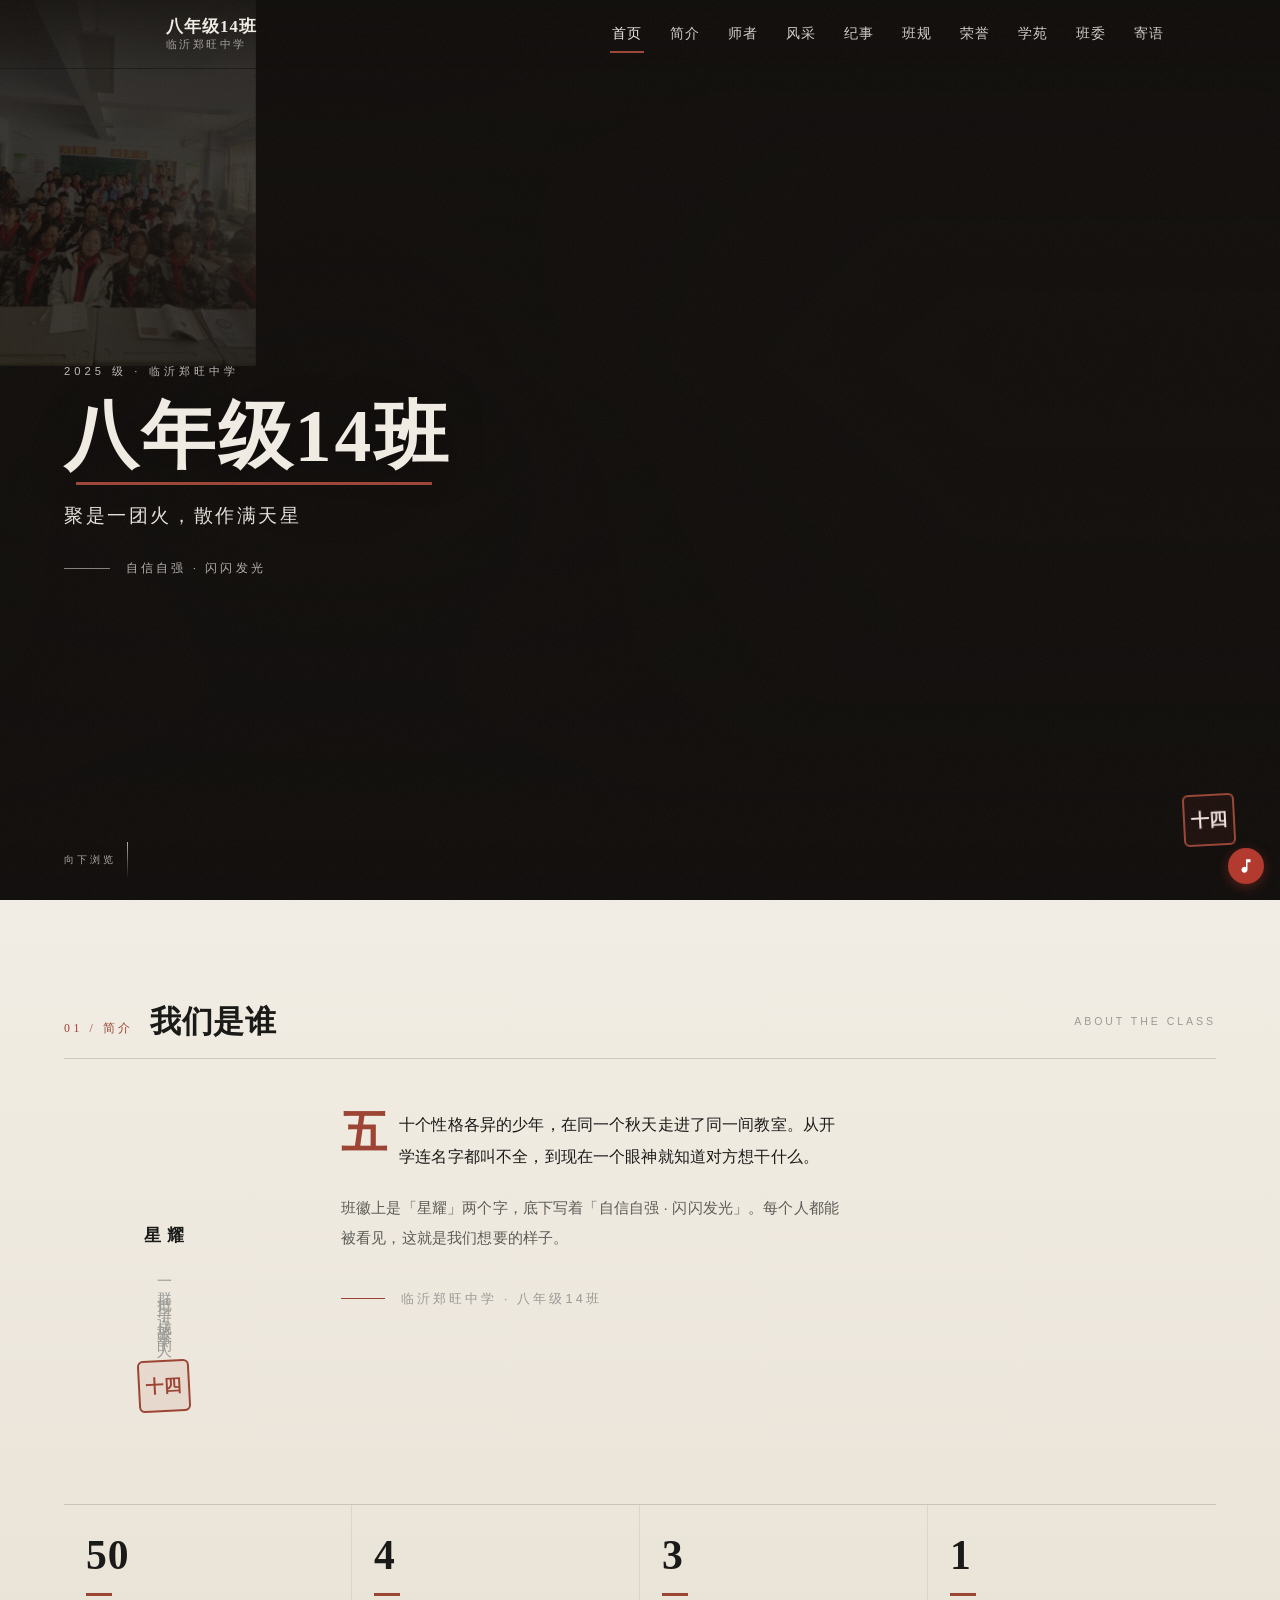
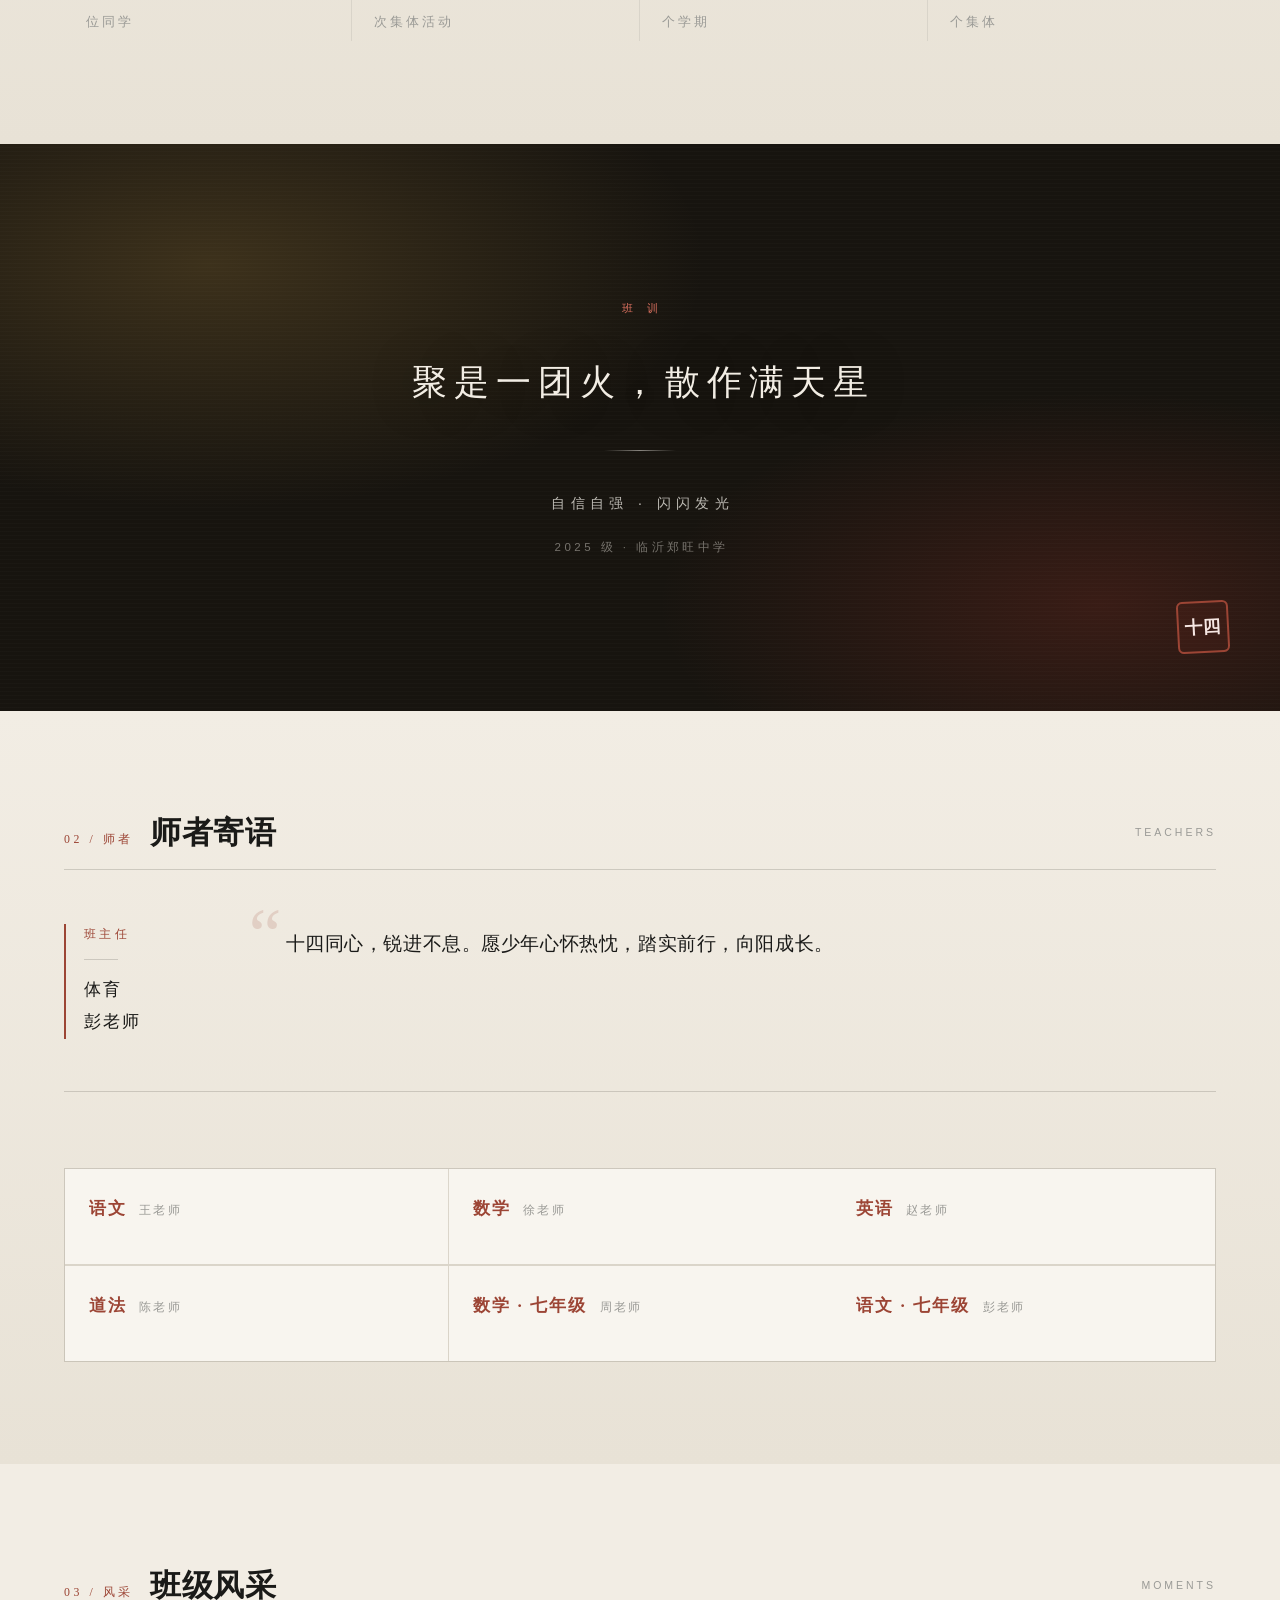
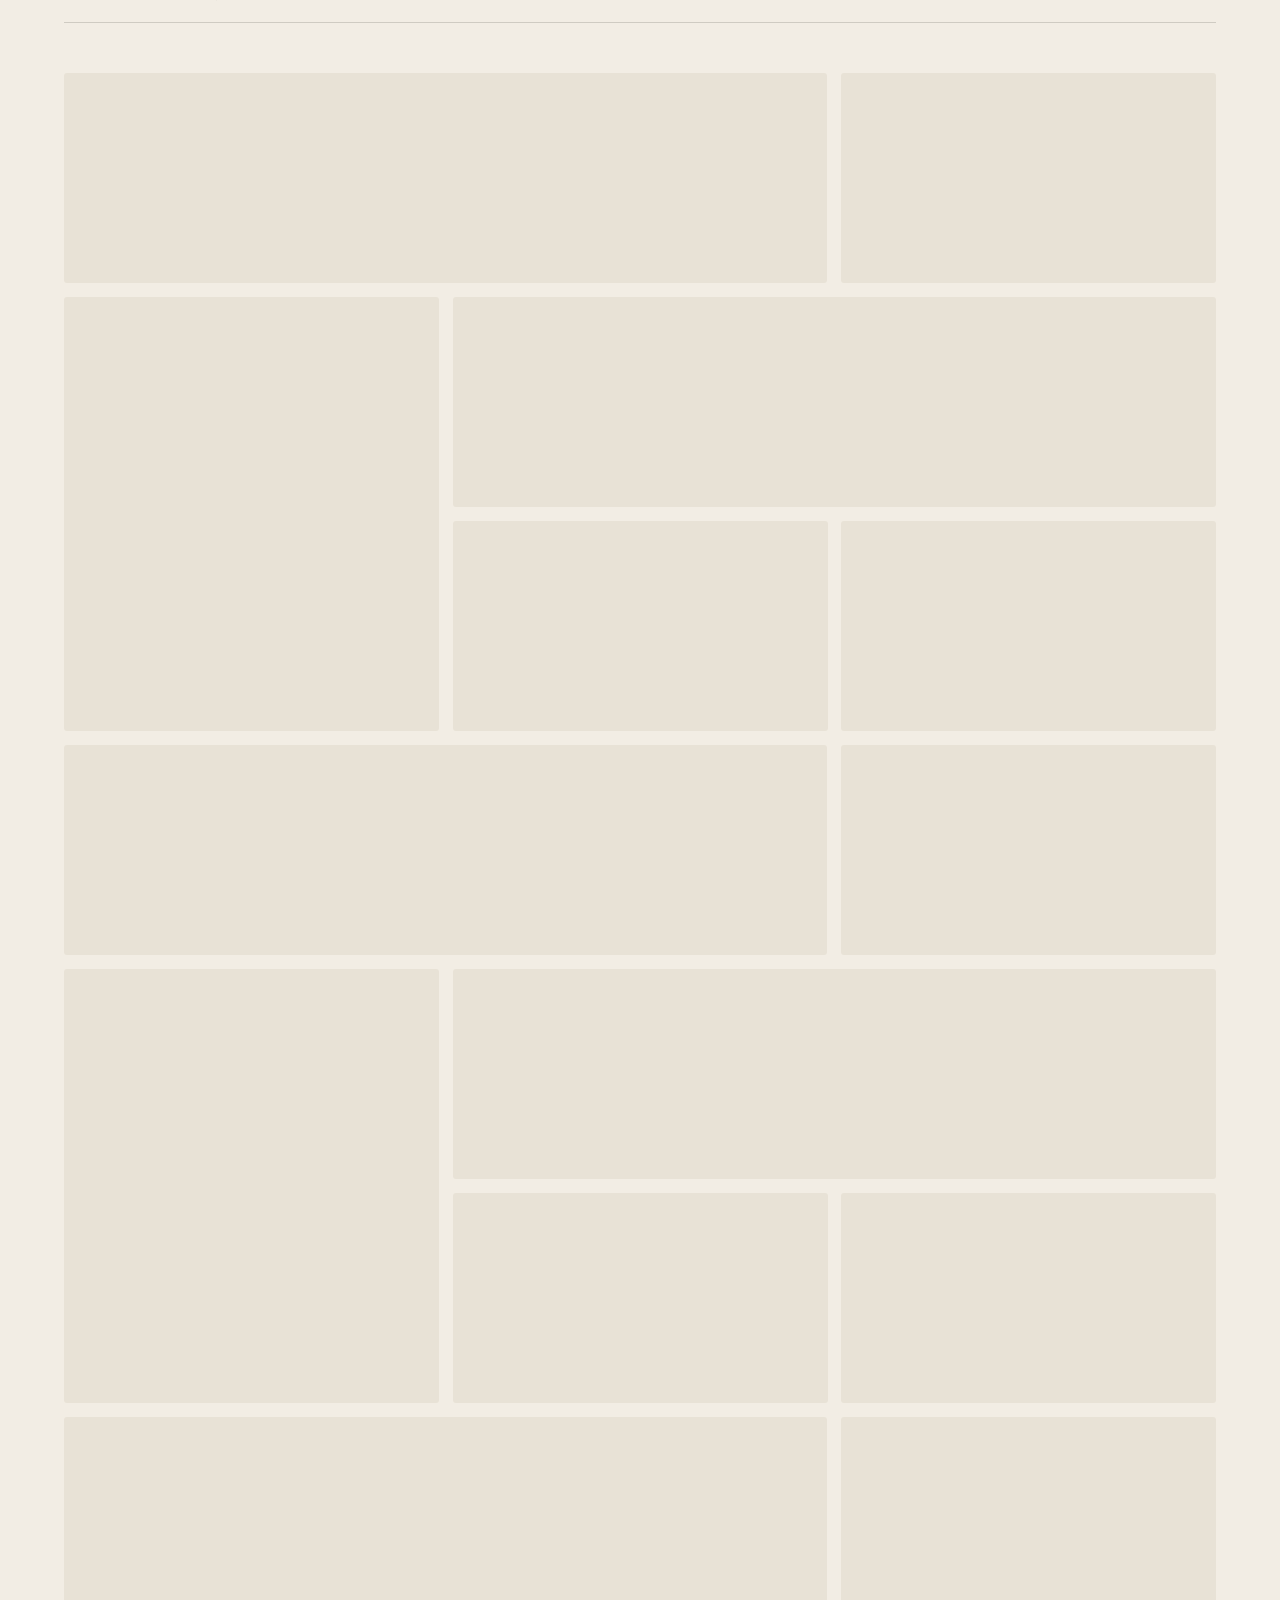
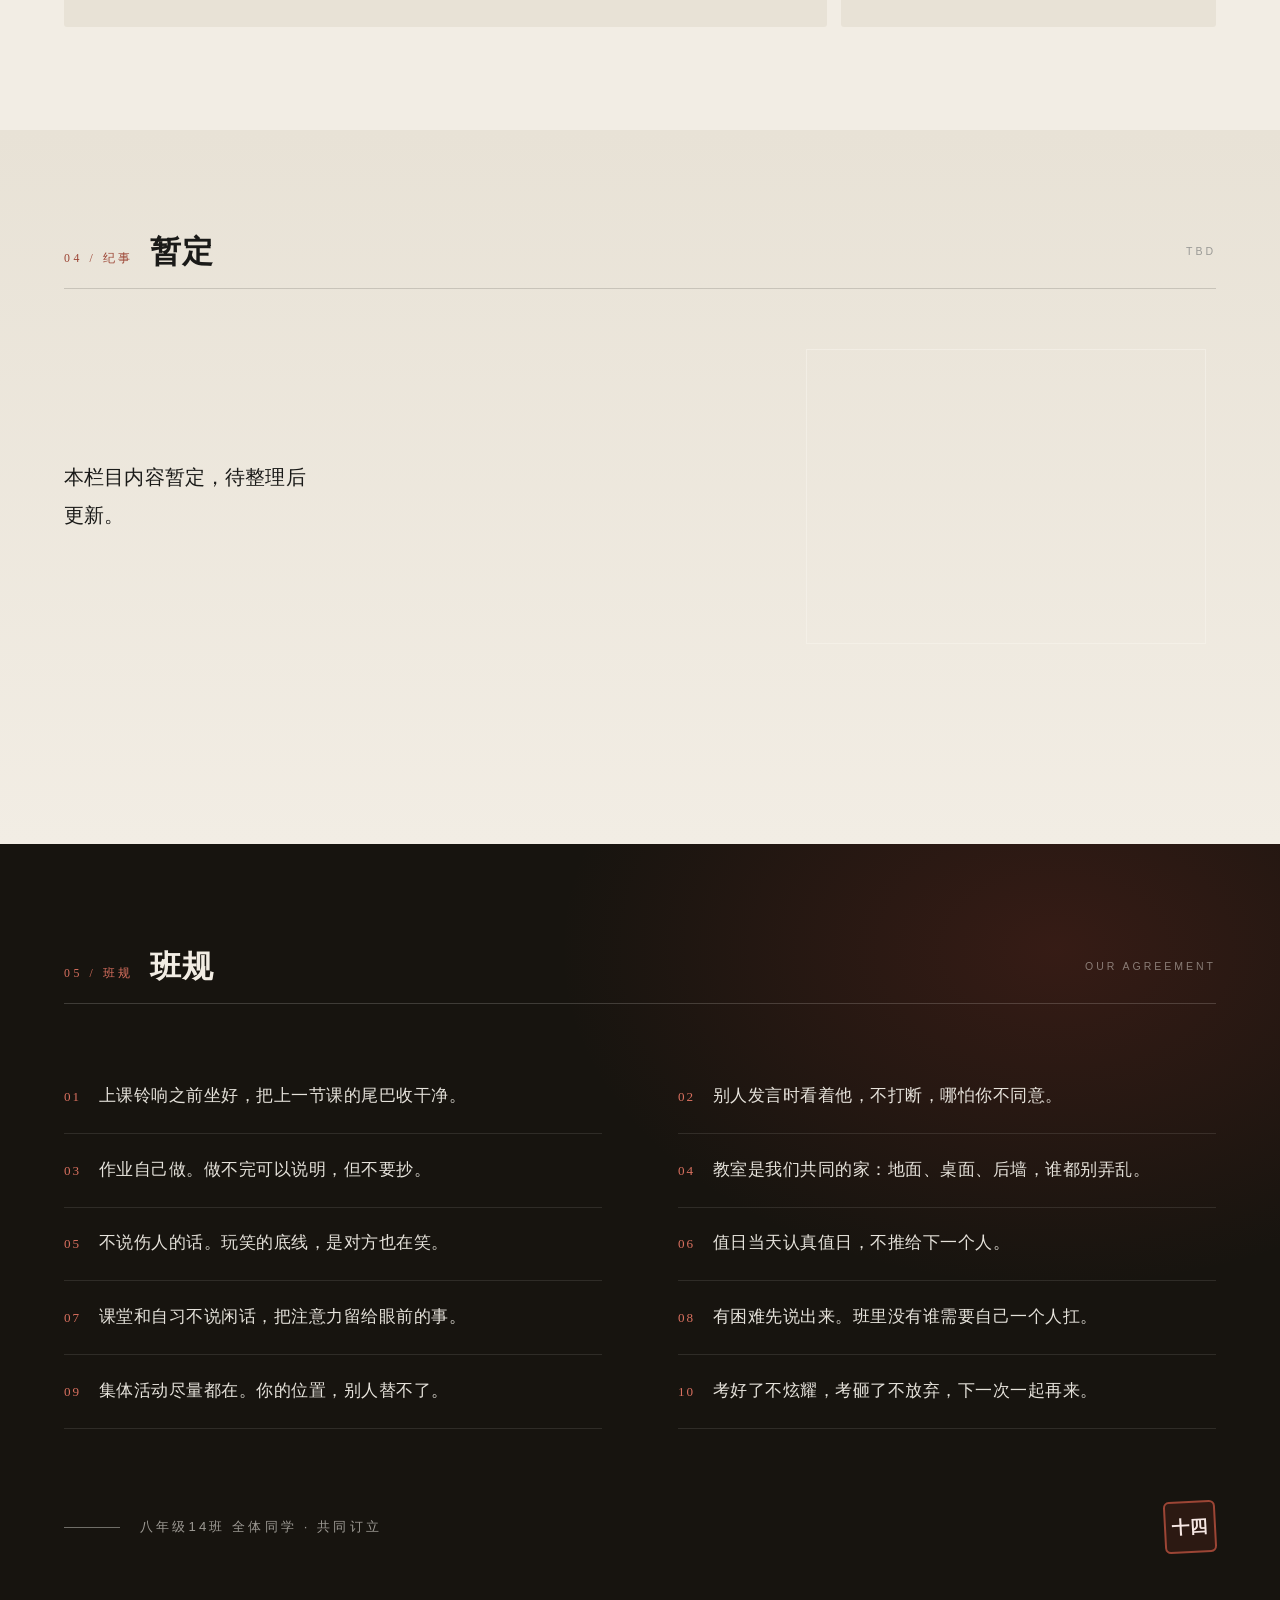
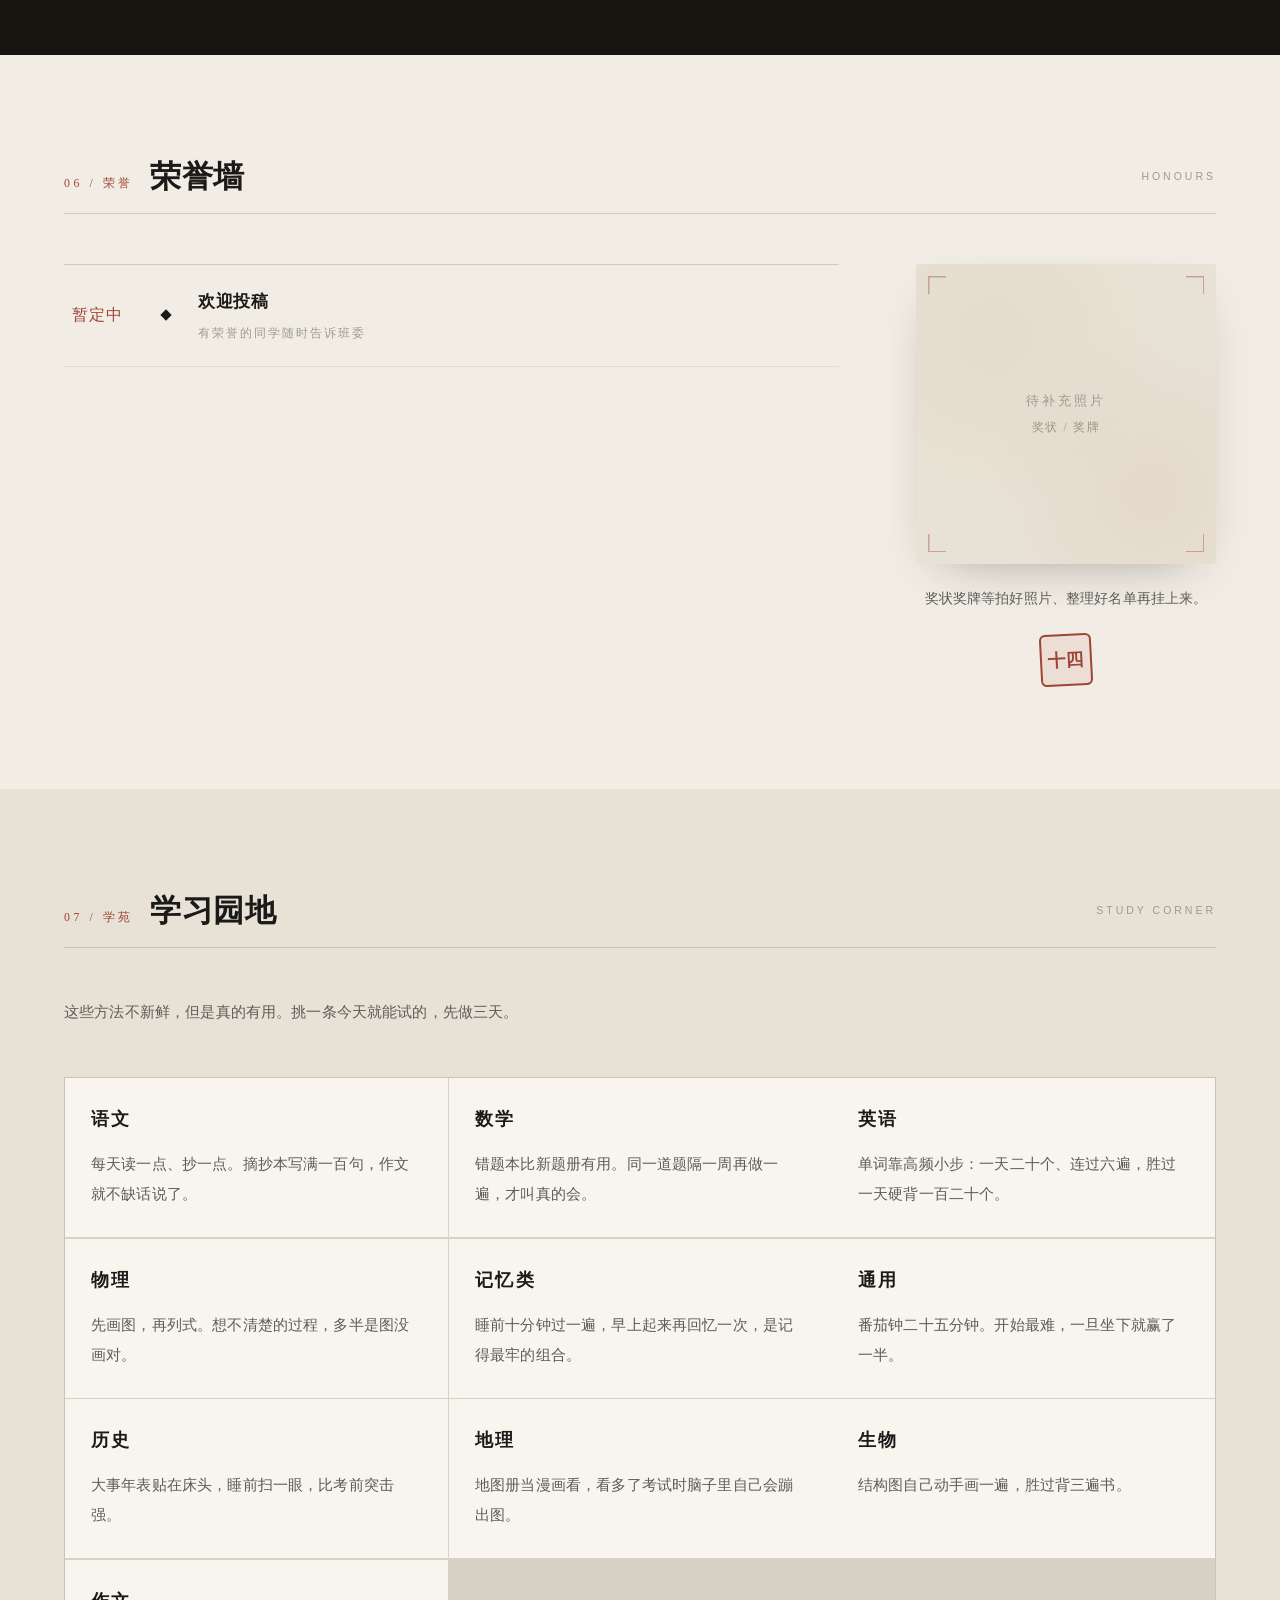
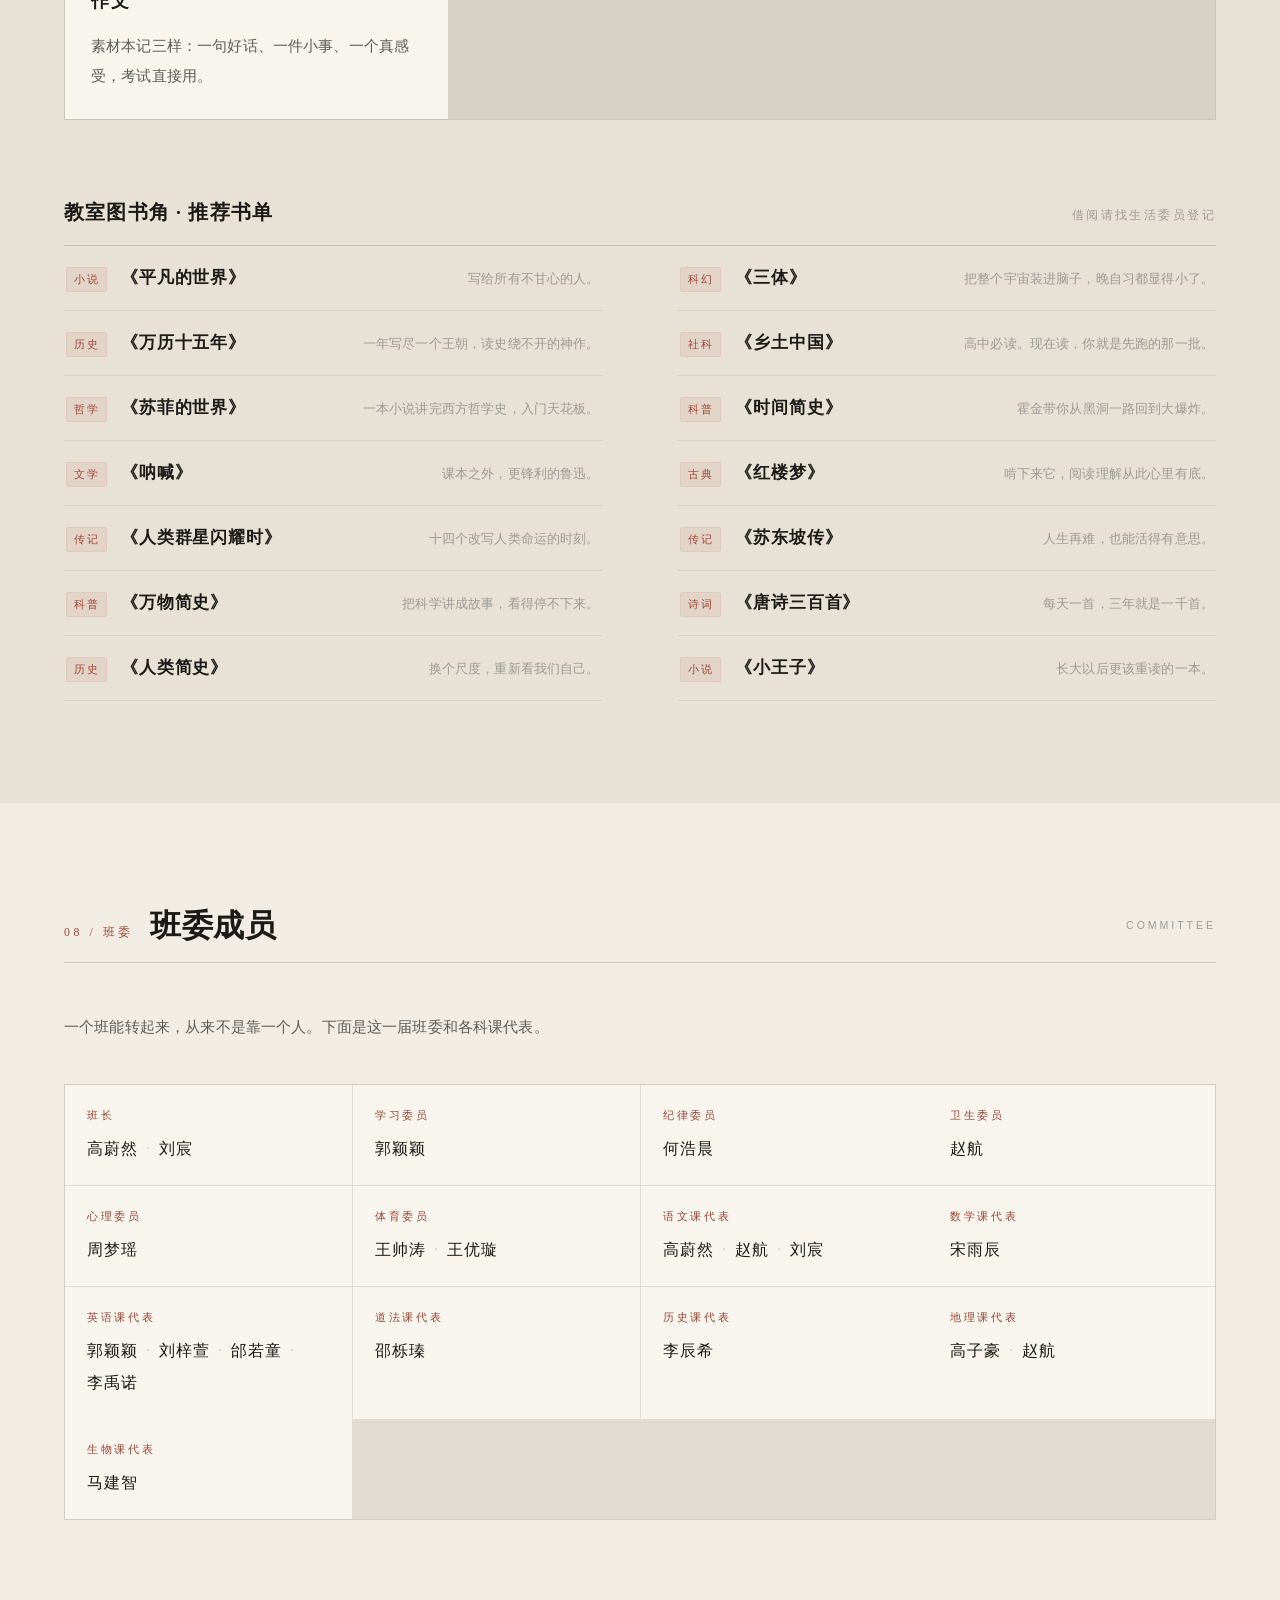
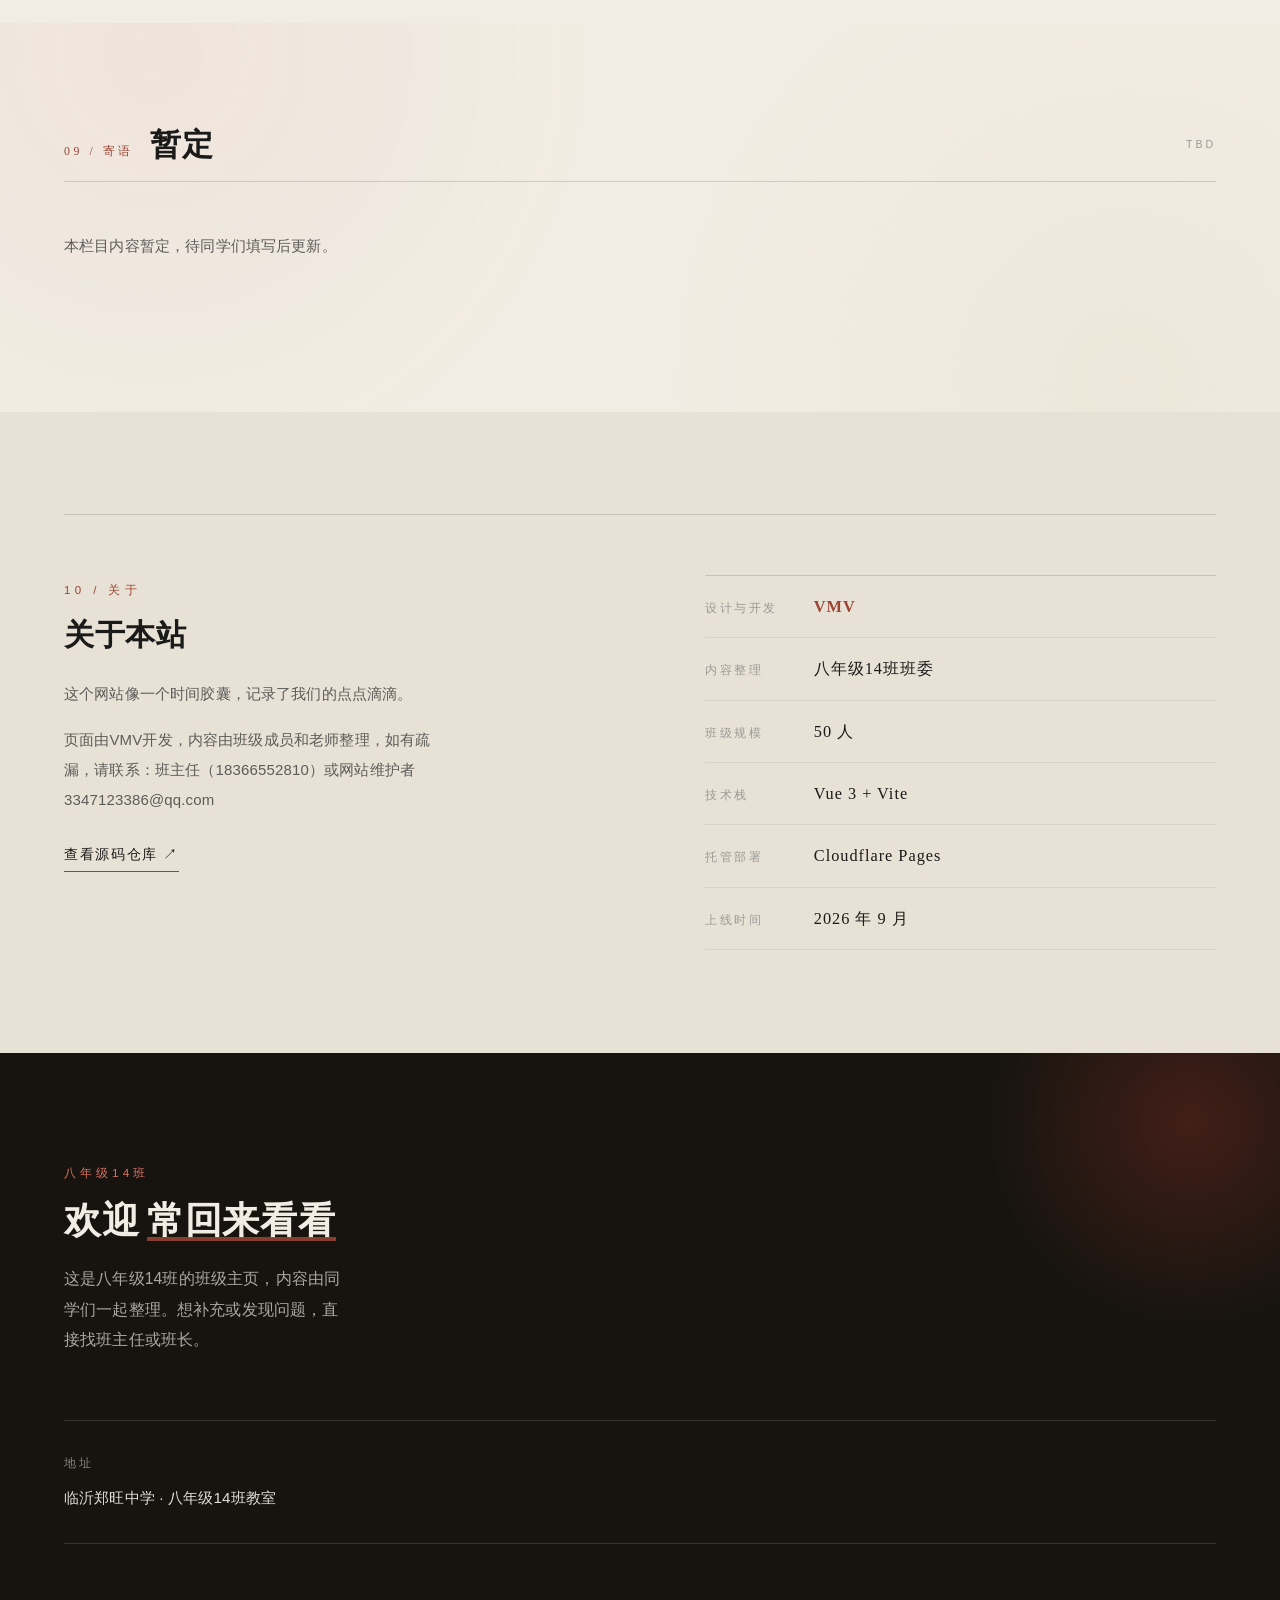
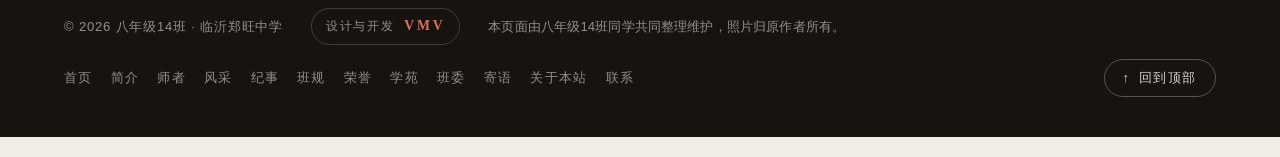
==== commit 5cc51f21: "feat: 新增班级成员名字墙占位，删除班规/学习园地，更新班训，播放器自动播放+迷你折叠 Co-authored-by: monkeycode-ai <monkeycode-ai@chaitin.c" ====
--- a/docs/index.html
+++ b/docs/index.html
@@ -64,7 +64,7 @@
       var I={play:'<svg viewBox="0 0 24 24" width="15" height="15"><path d="M8 5v14l11-7z" fill="currentColor"/></svg>',pause:'<svg viewBox="0 0 24 24" width="15" height="15"><path d="M6 5h4v14H6zm8 0h4v14h-4z" fill="currentColor"/></svg>',next:'<svg viewBox="0 0 24 24" width="13" height="13"><path d="M6 6h2v12H6zm3.5 6L18 18V6z" fill="currentColor"/></svg>',prev:'<svg viewBox="0 0 24 24" width="13" height="13"><path d="M16 6h2v12h-2zM6 18l8.5-6L6 6z" fill="currentColor"/></svg>',fold:'<svg viewBox="0 0 24 24" width="13" height="13"><path d="M19 6.41L17.59 5 12 10.59 6.41 5 5 6.41 10.59 12 5 17.59 6.41 19 12 13.41 17.59 19 19 17.59 13.41 12z" fill="currentColor"/></svg>',note:'<svg viewBox="0 0 24 24" width="18" height="18"><path d="M12 3v10.55A4 4 0 1 0 14 17V7h4V3z" fill="currentColor"/></svg>'};
       var css='#mp{position:fixed;right:16px;bottom:16px;z-index:99998;font-family:Georgia,serif;user-select:none}';
       css+='.mp-box{display:flex;align-items:center;gap:10px;background:rgba(247,244,237,.96);border:1px solid rgba(178,58,46,.25);border-radius:30px;padding:6px 10px 6px 16px;box-shadow:0 6px 24px rgba(0,0,0,.14)}';
-      css+='.mp-mini{position:relative;width:44px;height:44px;border-radius:50%;background:#B23A2E;color:#fff;display:flex;align-items:center;justify-content:center;cursor:pointer;box-shadow:0 4px 16px rgba(178,58,46,.4);border:none;transition:.2s}';
+      css+='.mp-mini{position:relative;width:36px;height:36px;border-radius:50%;background:#B23A2E;color:#fff;display:flex;align-items:center;justify-content:center;cursor:pointer;box-shadow:0 3px 12px rgba(178,58,46,.4);border:none;transition:.2s}';
       css+='.mp-mini:hover{transform:scale(1.08)}';
       css+='.mp-mini.on::after{content:"";position:absolute;inset:0;border-radius:50%;box-shadow:0 0 0 0 rgba(178,58,46,.45);animation:mpp 1.6s ease-out infinite}';
       css+='@keyframes mpp{0%{box-shadow:0 0 0 0 rgba(178,58,46,.45)}100%{box-shadow:0 0 0 12px rgba(178,58,46,0)}}';
@@ -86,7 +86,7 @@
       function load(){au.src='/music/'+encodeURIComponent(SG[ci].s);nmEl.textContent=SG[ci].n;}
       function next(){ci=(ci+1)%SG.length;load();au.play();}
       function prev(){ci=(ci-1+SG.length)%SG.length;load();au.play();}
-      mini.addEventListener('click',function(){box.classList.remove('hide');mini.classList.add('hide');if(au.paused)au.play();});
+      mini.addEventListener('click',function(){box.classList.remove('hide');mini.classList.add('hide');un();});
       foldEl.addEventListener('click',function(){box.classList.add('hide');mini.classList.remove('hide');});
       playEl.addEventListener('click',function(){if(au.paused)au.play();else au.pause();});
       nextEl.addEventListener('click',next);
@@ -98,8 +98,9 @@
       au.addEventListener('pause',syncIcon);
       au.addEventListener('playing',syncIcon);
       load();syncIcon();
+      var un=function(){if(au.muted)au.muted=false;if(au.paused)au.play();document.removeEventListener('pointerdown',un);document.removeEventListener('touchstart',un);};
       var p=au.play();
-      if(p&&p.then){p.catch(function(){var h=function(){au.play();document.removeEventListener('pointerdown',h);document.removeEventListener('touchstart',h);};document.addEventListener('pointerdown',h);document.addEventListener('touchstart',h);});}
+      if(p&&p.then){p.catch(function(){au.muted=true;var q=au.play();if(q&&q.then)q.catch(function(){});document.addEventListener('pointerdown',un);document.addEventListener('touchstart',un);});}
     }
     </script>
   </body>
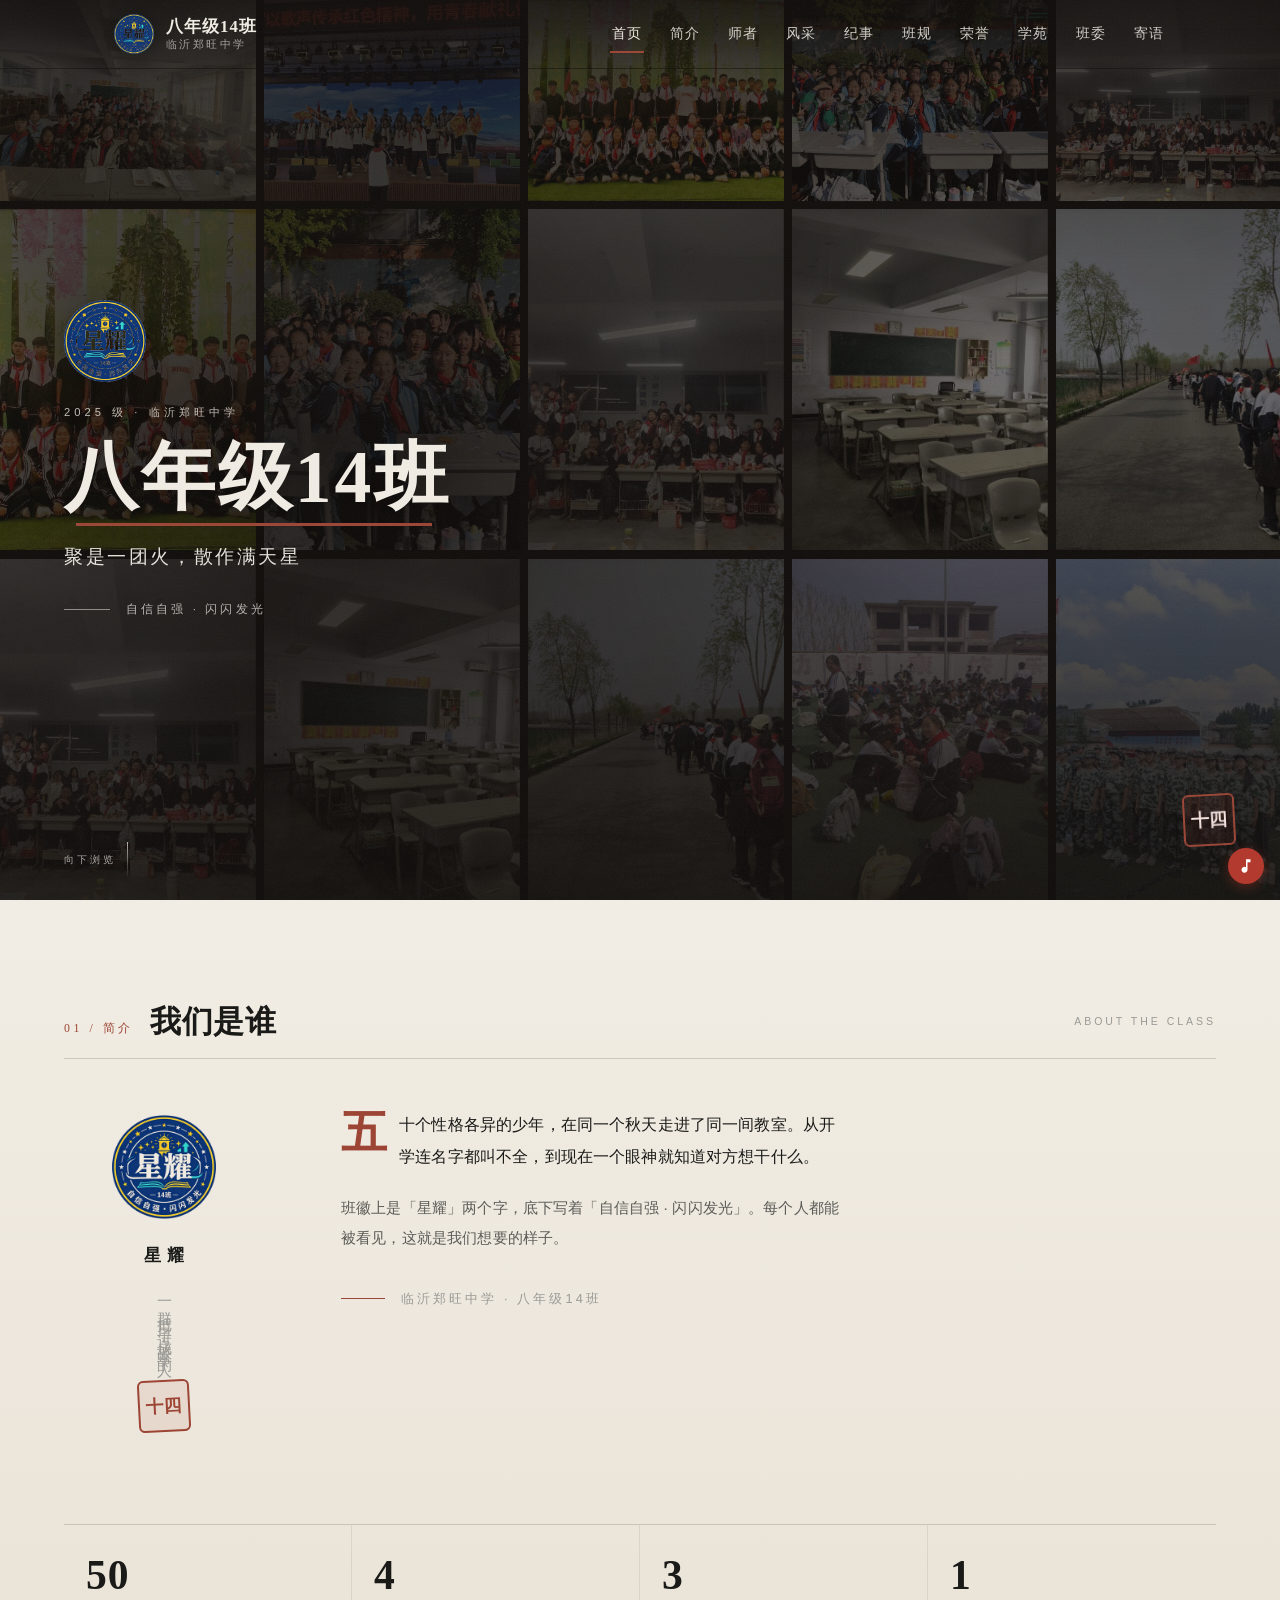
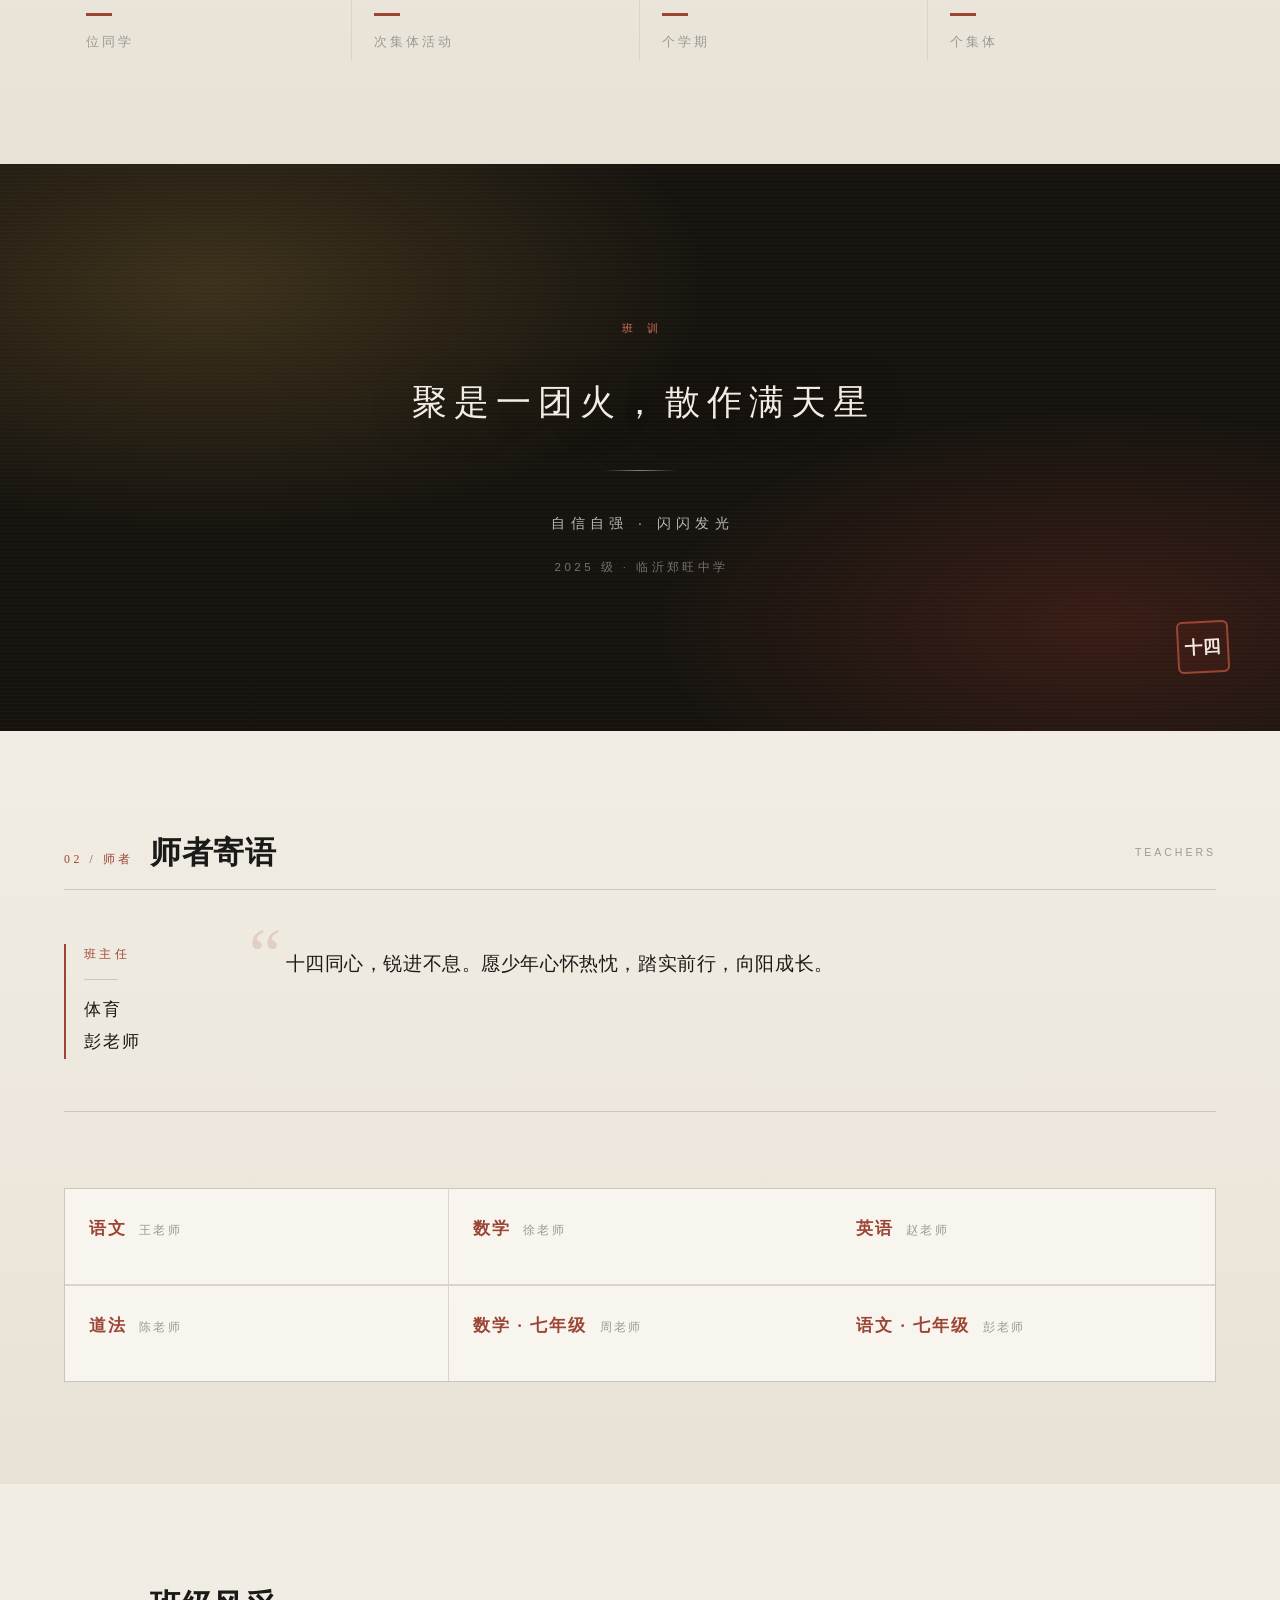
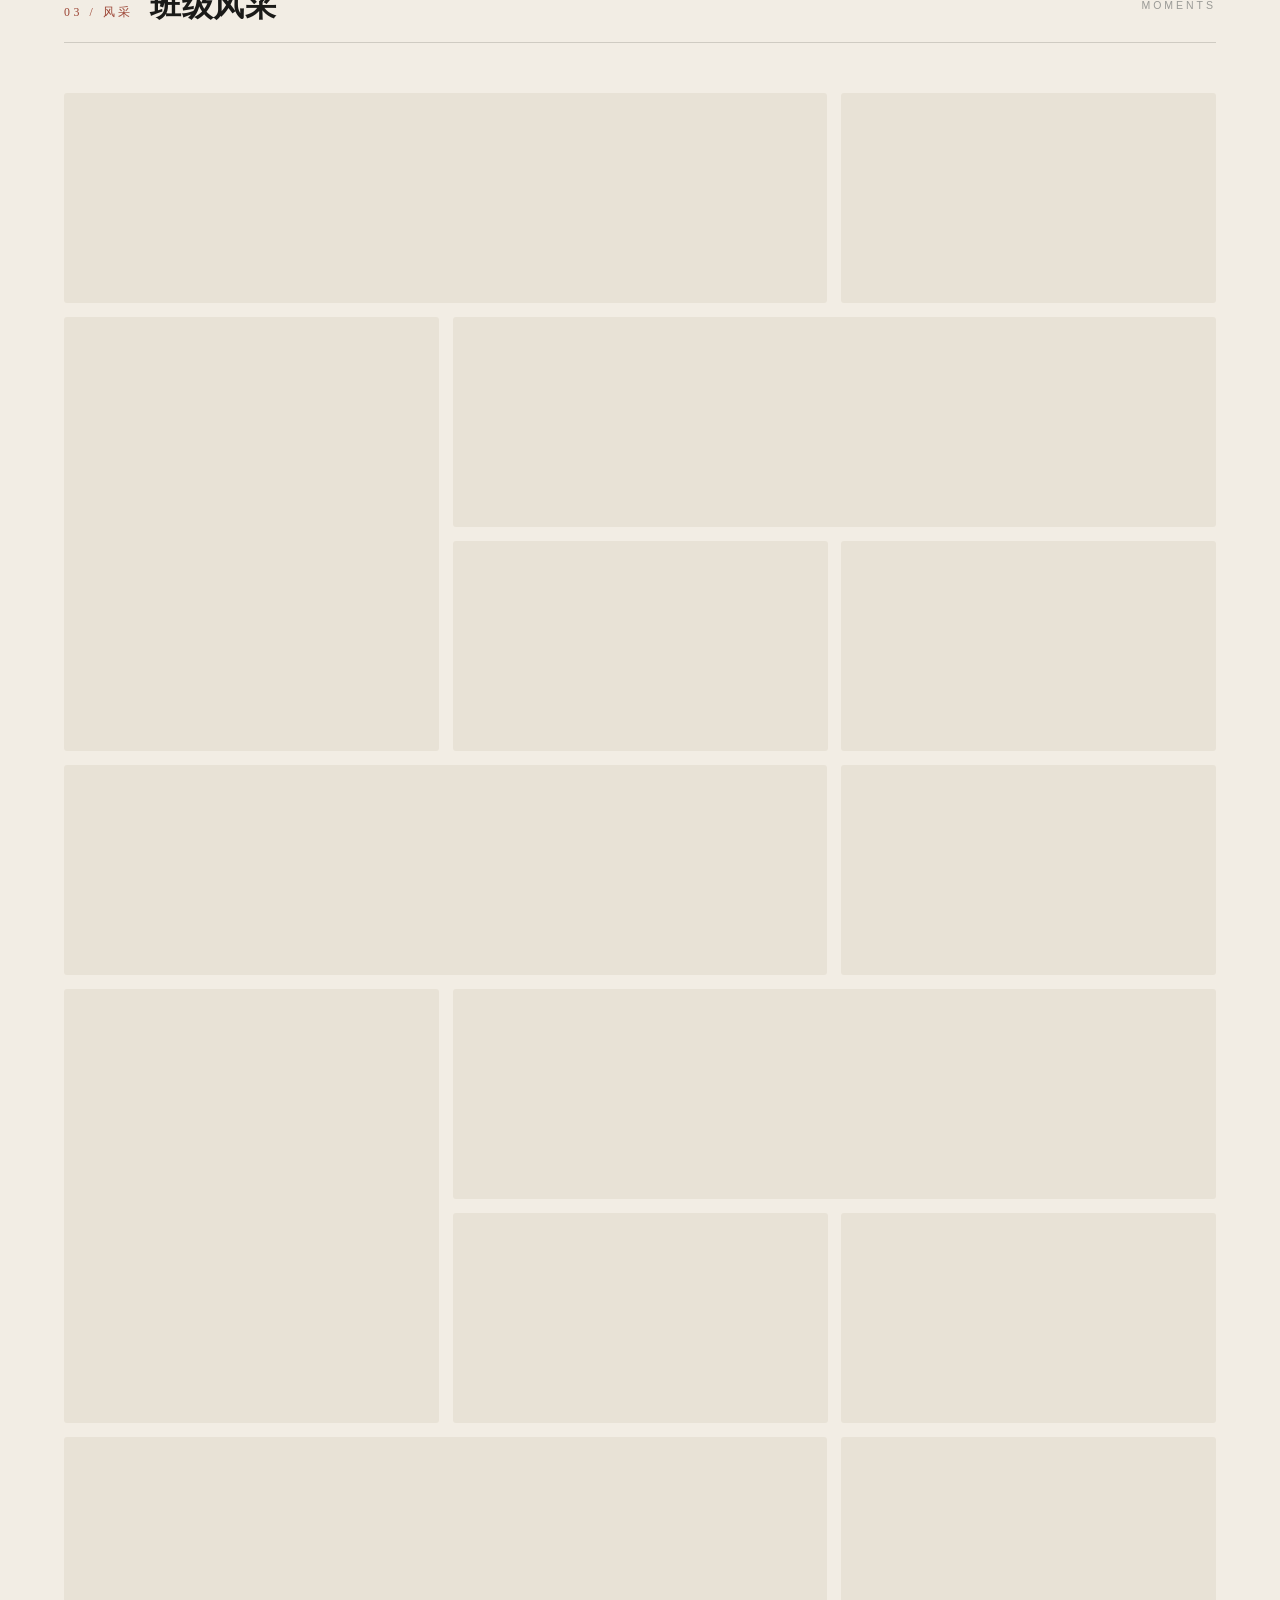
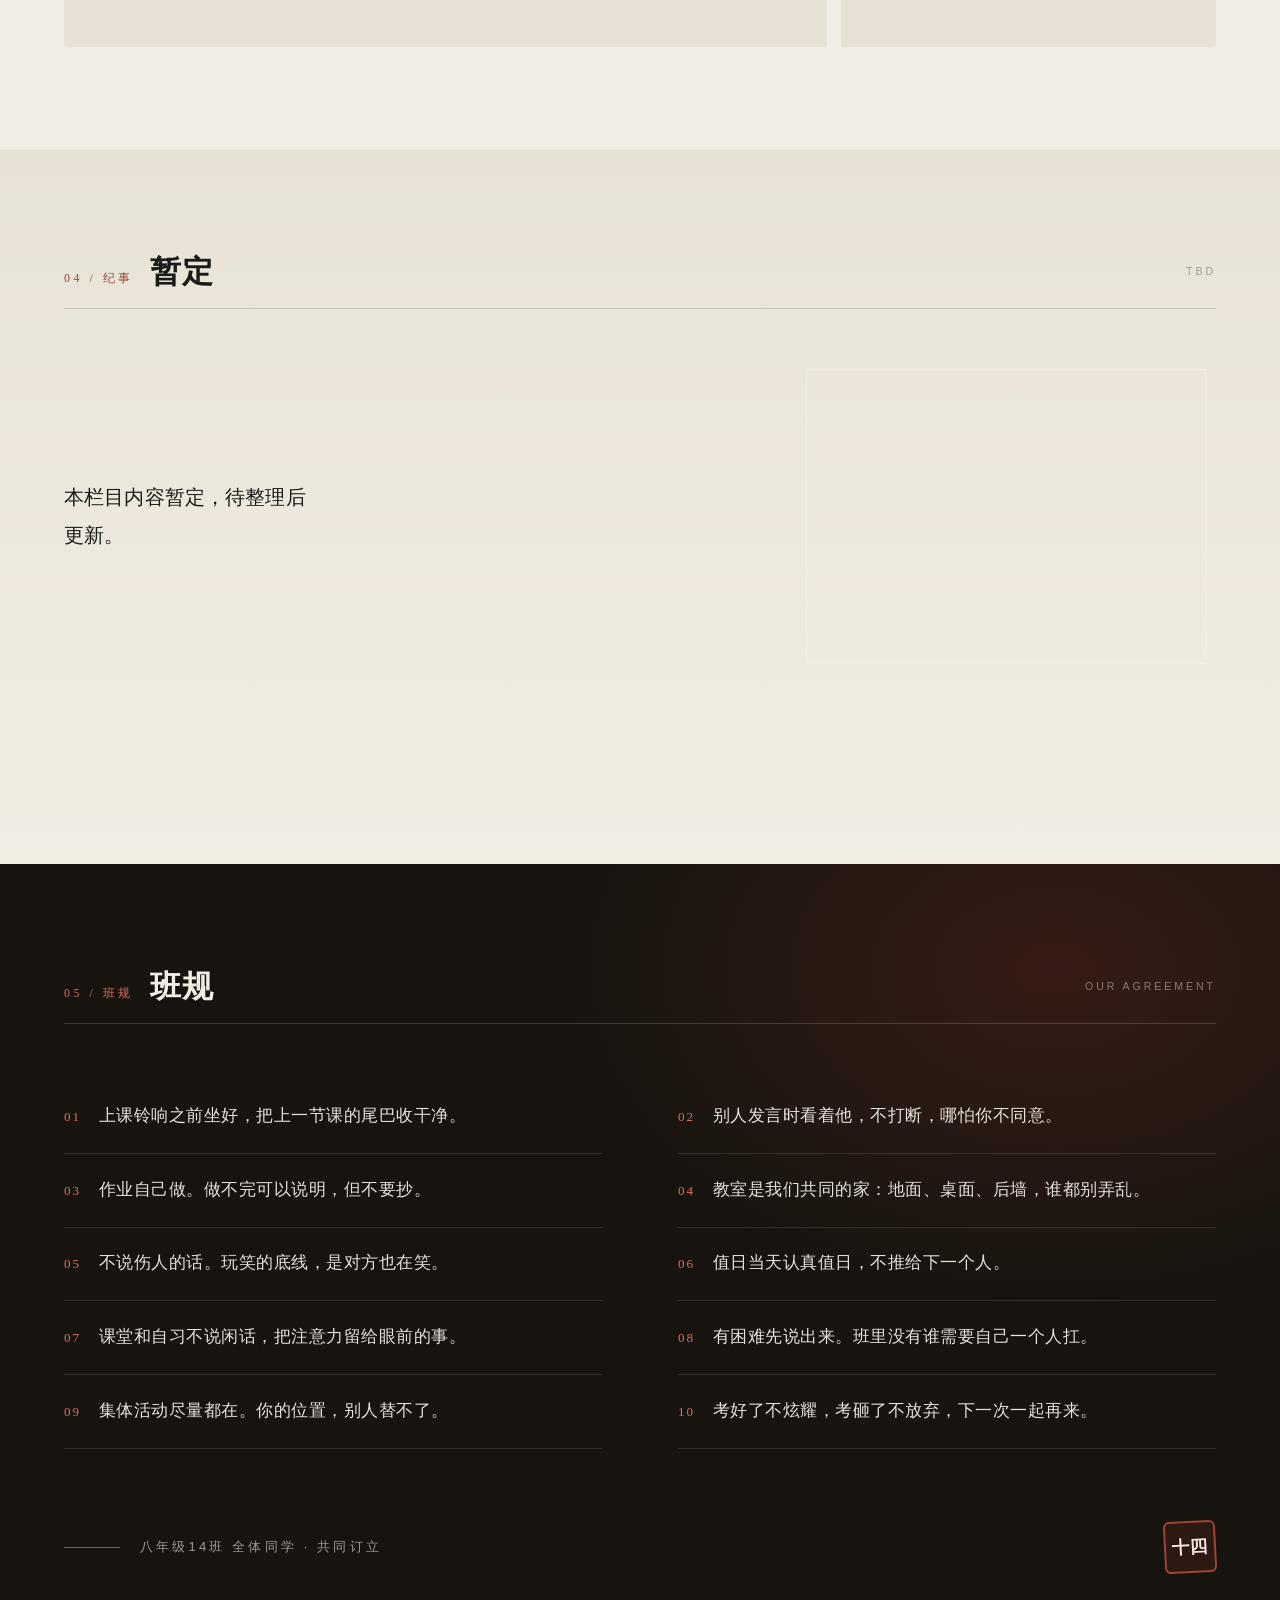
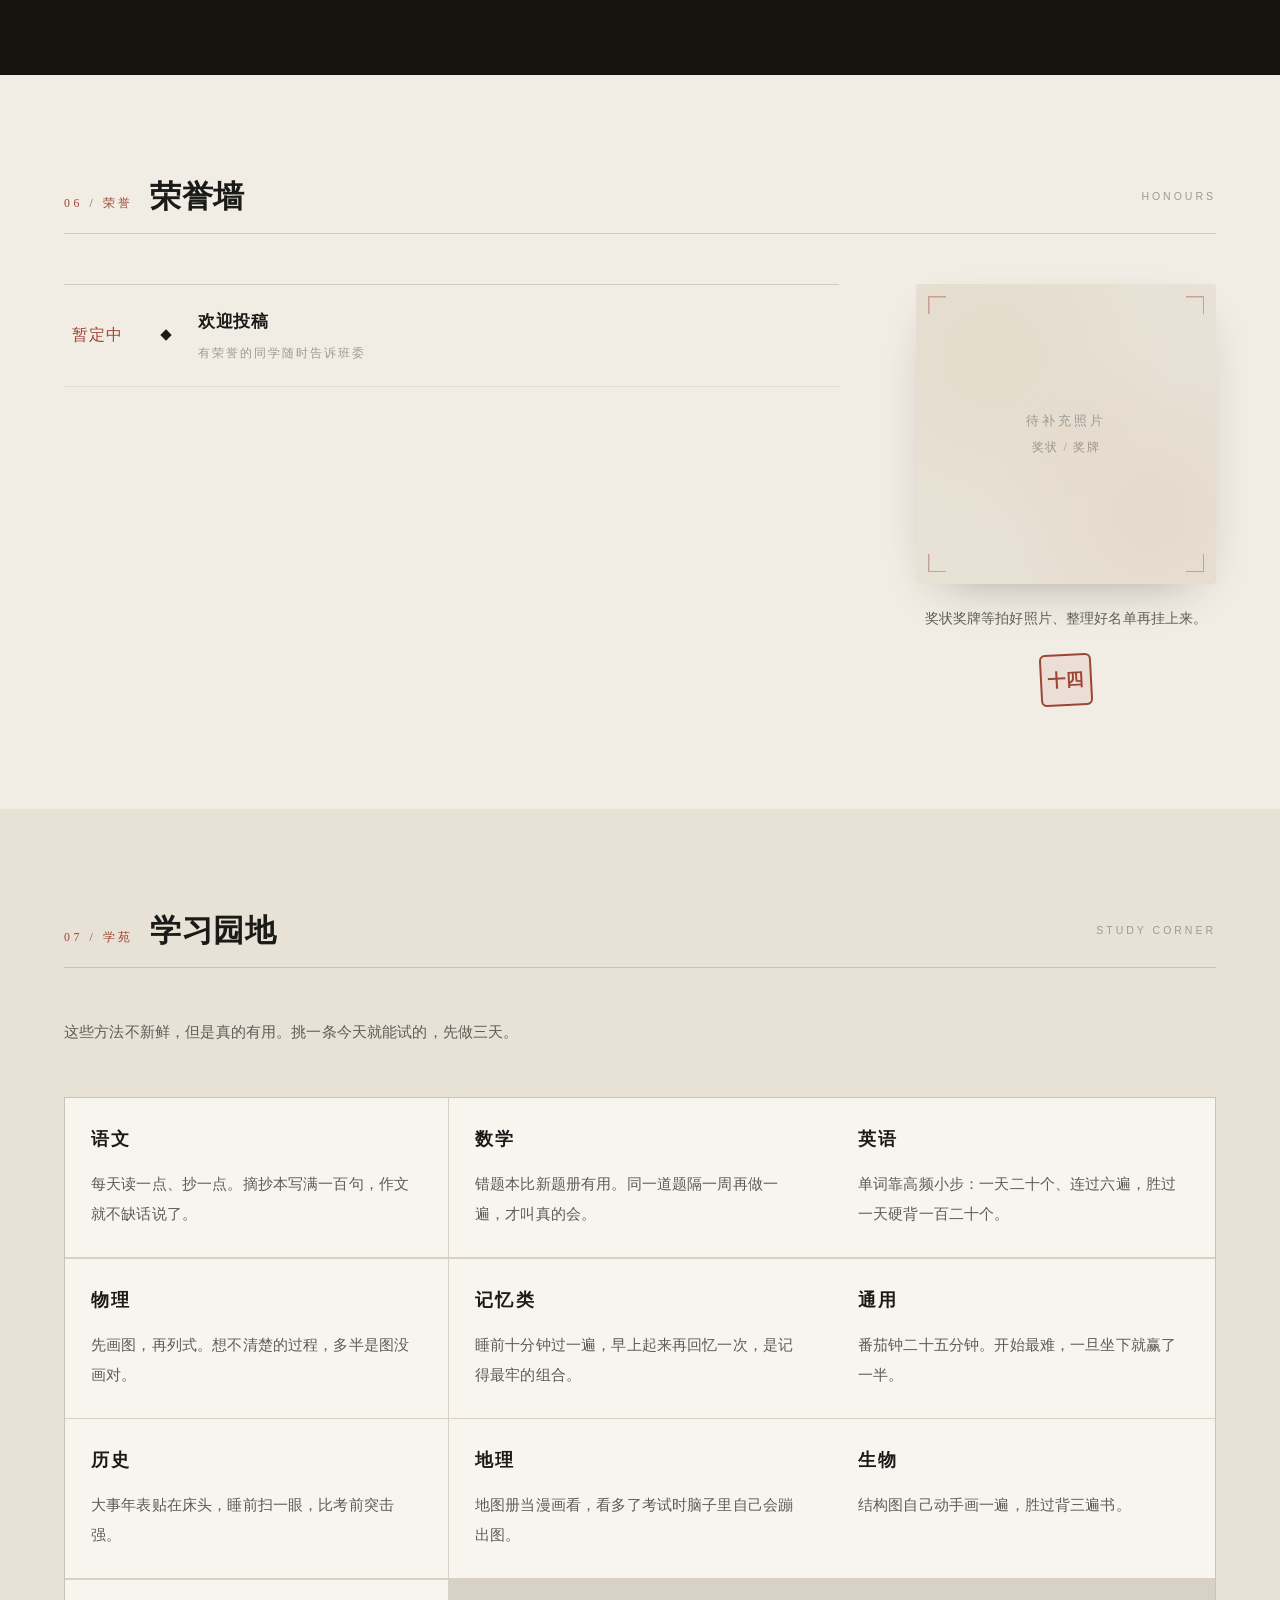
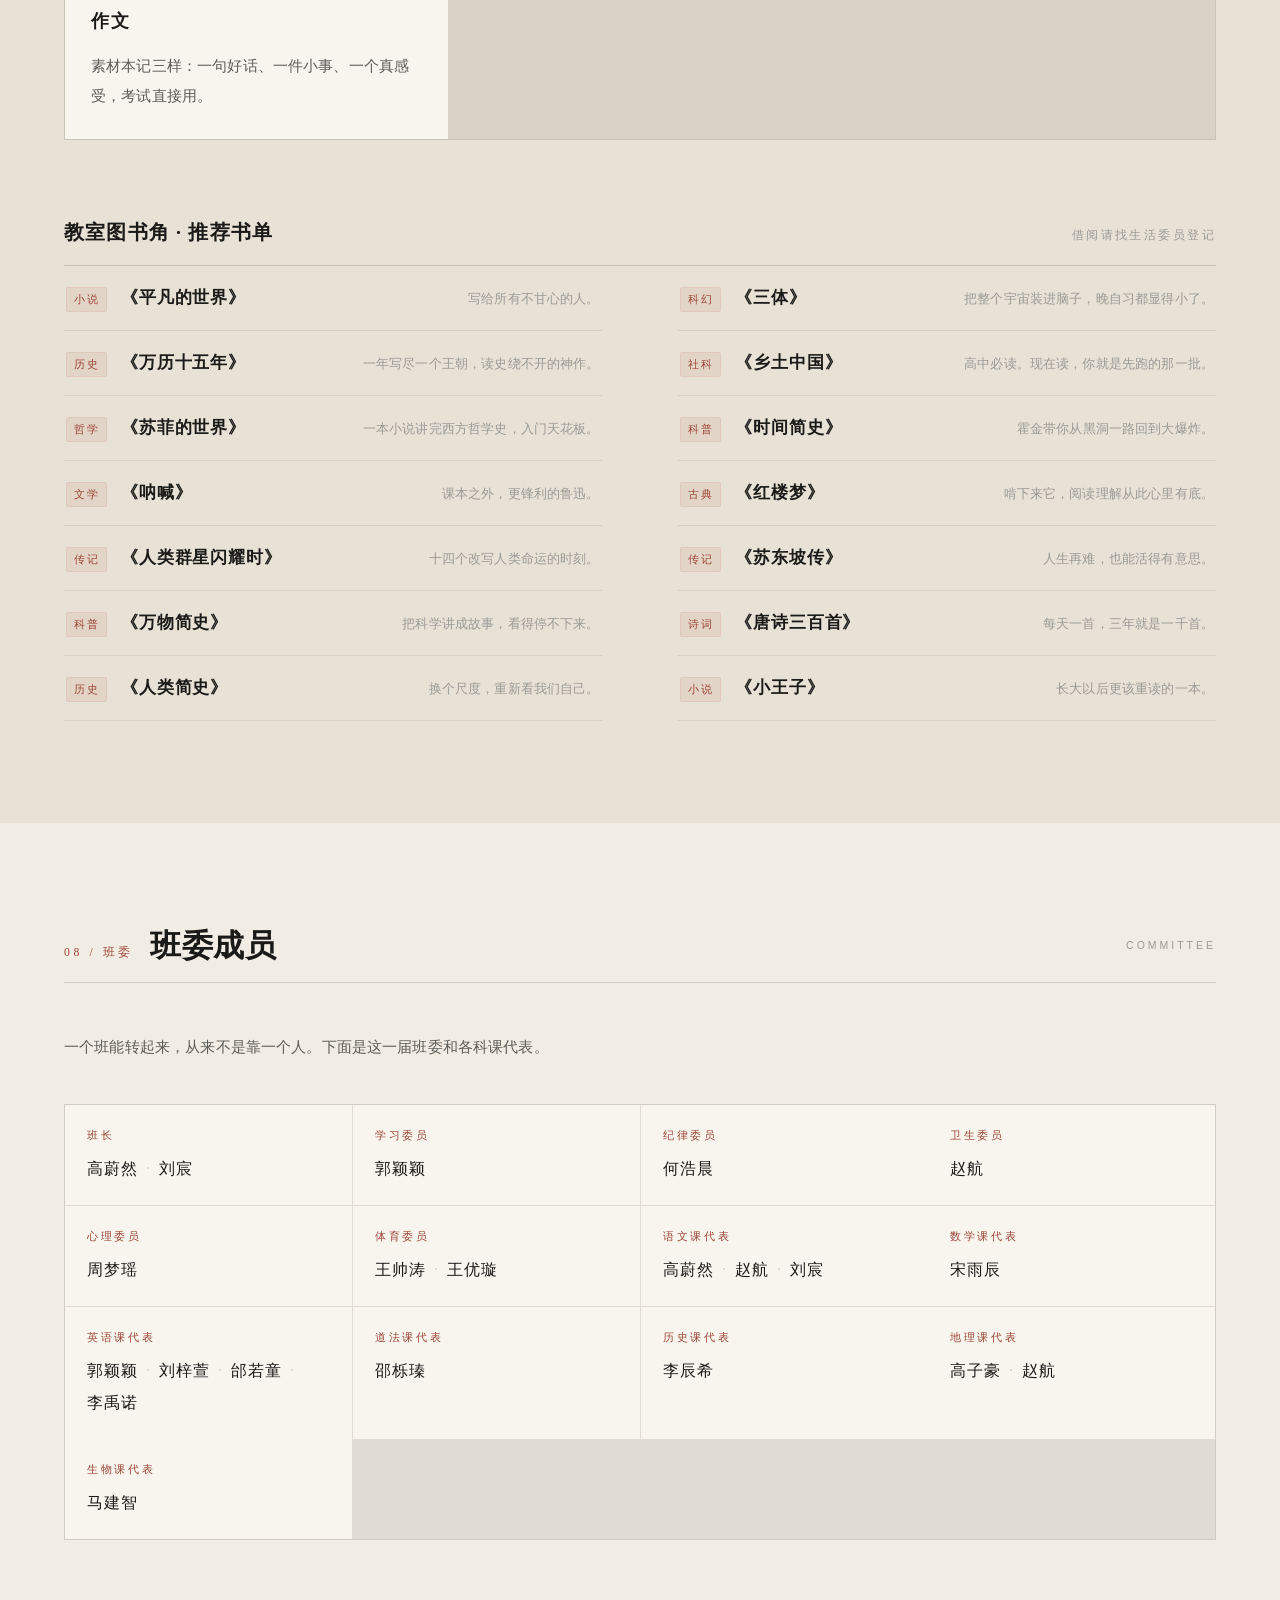
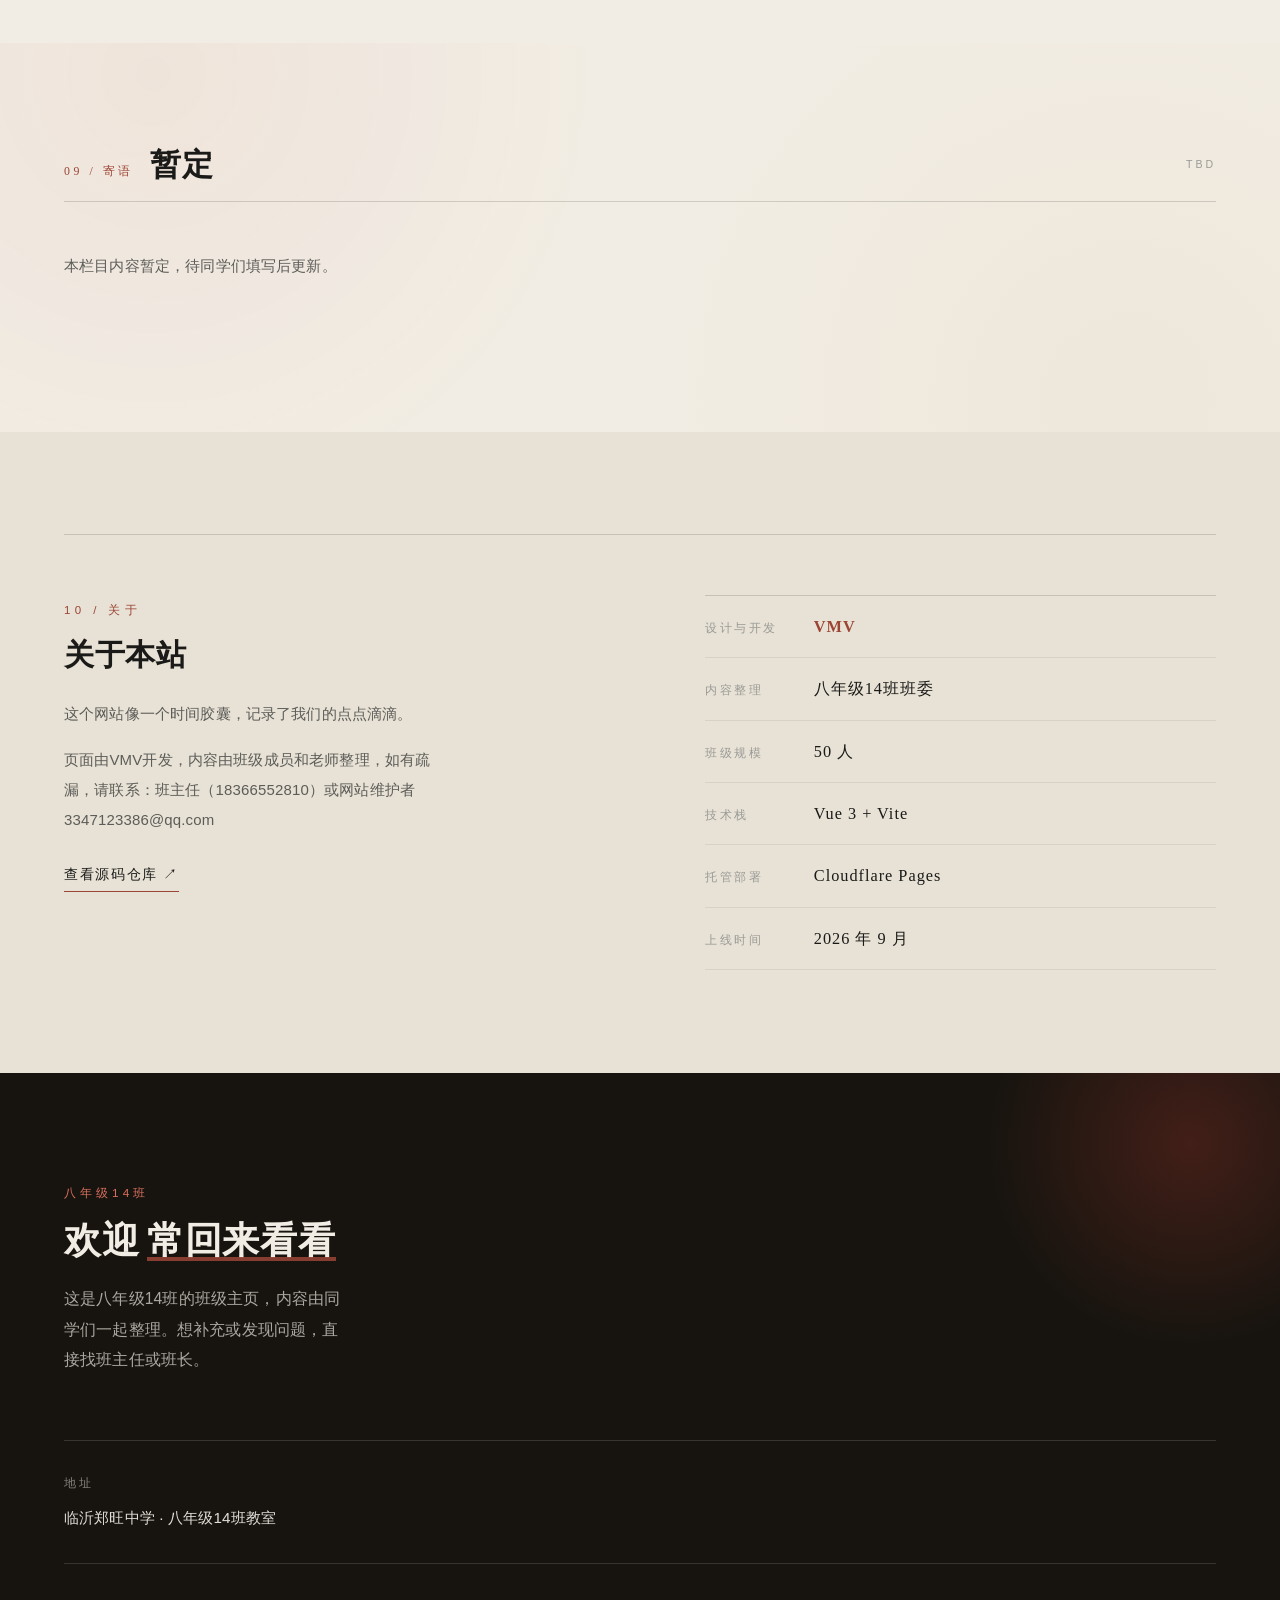
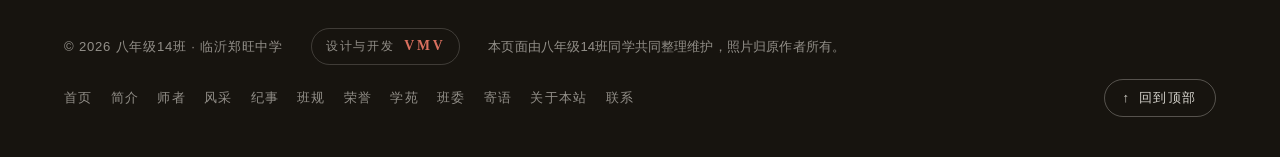
==== commit 523c8f4f: "feat: 音乐自动播放，鼠标移动即取消静音 Co-authored-by: monkeycode-ai <monkeycode-ai@chaitin.com>" ====
--- a/docs/index.html
+++ b/docs/index.html
@@ -98,9 +98,10 @@
       au.addEventListener('pause',syncIcon);
       au.addEventListener('playing',syncIcon);
       load();syncIcon();
-      var un=function(){if(au.muted)au.muted=false;if(au.paused)au.play();document.removeEventListener('pointerdown',un);document.removeEventListener('touchstart',un);};
+      var evs=['pointerdown','touchstart','pointermove','wheel','keydown'];
+      var un=function(){if(au.muted){au.muted=false;if(au.paused)au.play();}evs.forEach(function(e){document.removeEventListener(e,un);});};
       var p=au.play();
-      if(p&&p.then){p.catch(function(){au.muted=true;var q=au.play();if(q&&q.then)q.catch(function(){});document.addEventListener('pointerdown',un);document.addEventListener('touchstart',un);});}
+      if(p&&p.then){p.catch(function(){au.muted=true;var q=au.play();if(q&&q.then)q.catch(function(){});evs.forEach(function(e){document.addEventListener(e,un,{passive:true});});});}
     }
     </script>
   </body>
